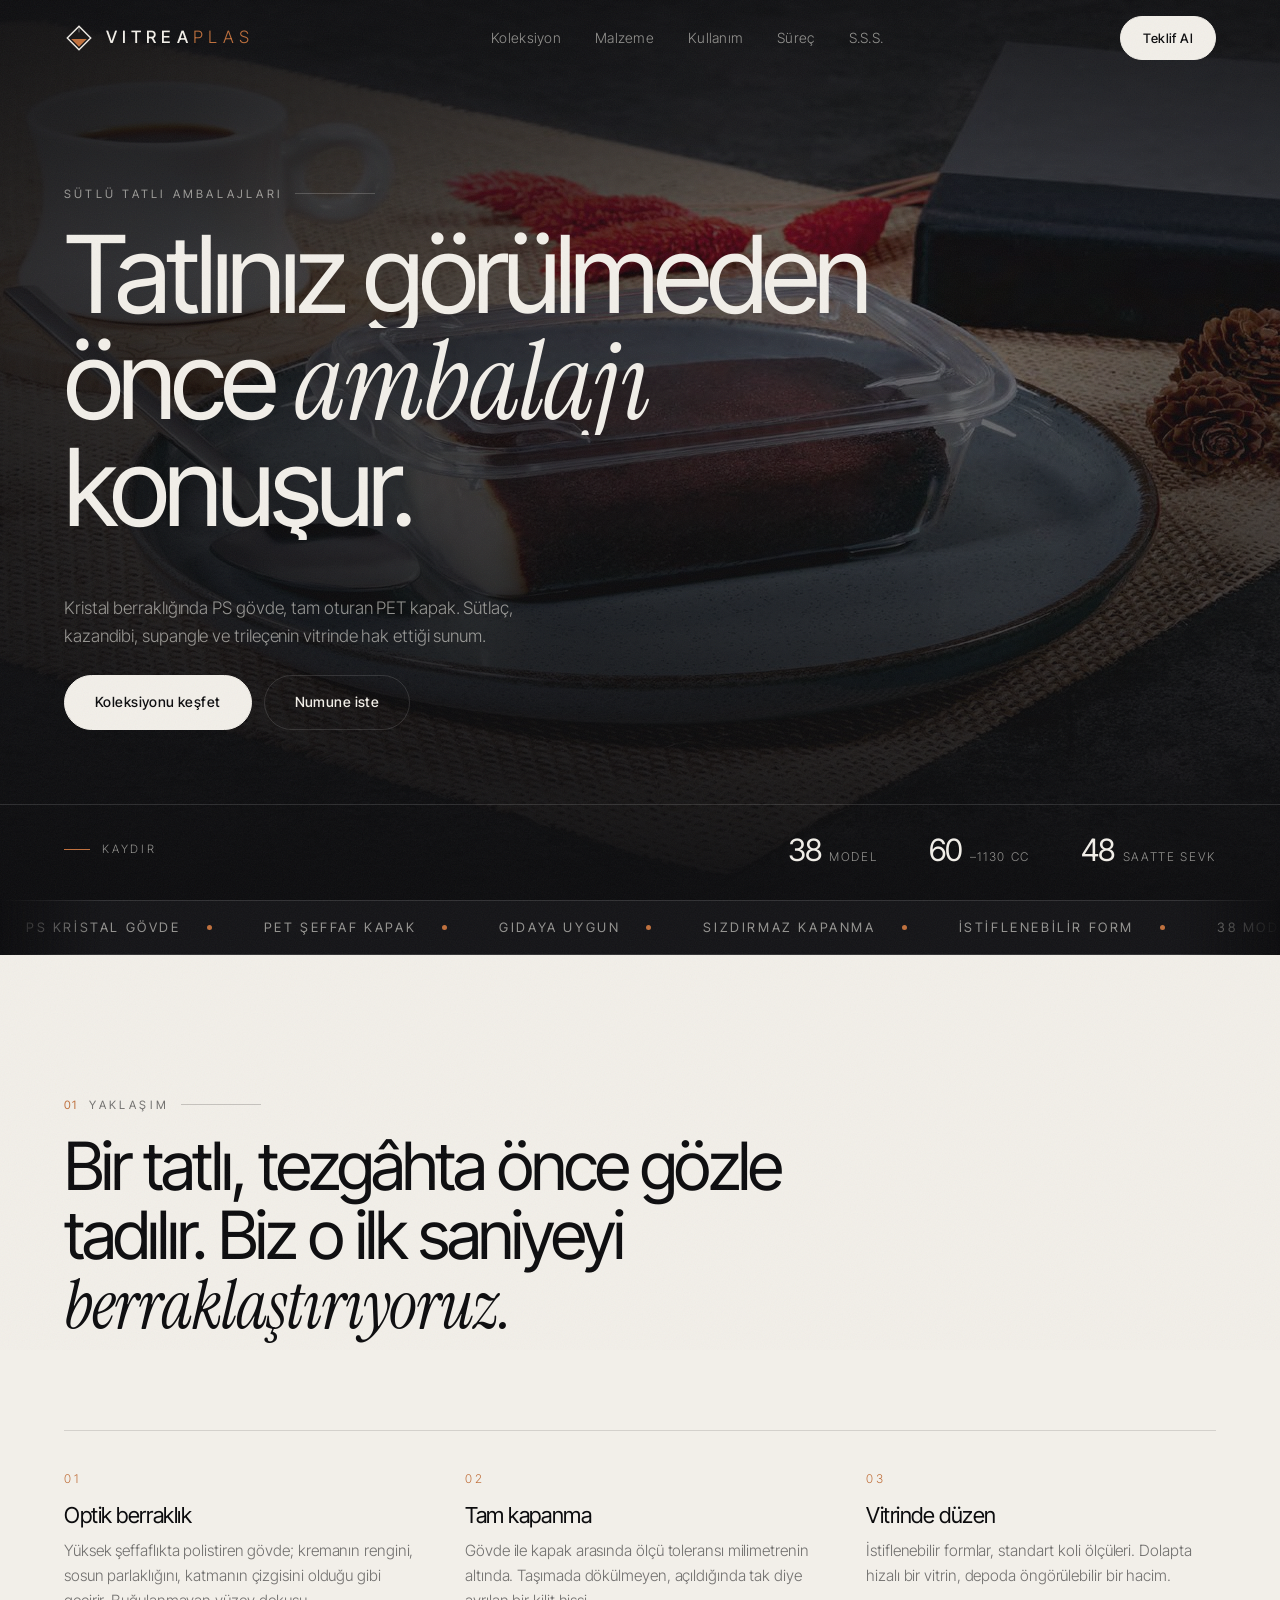
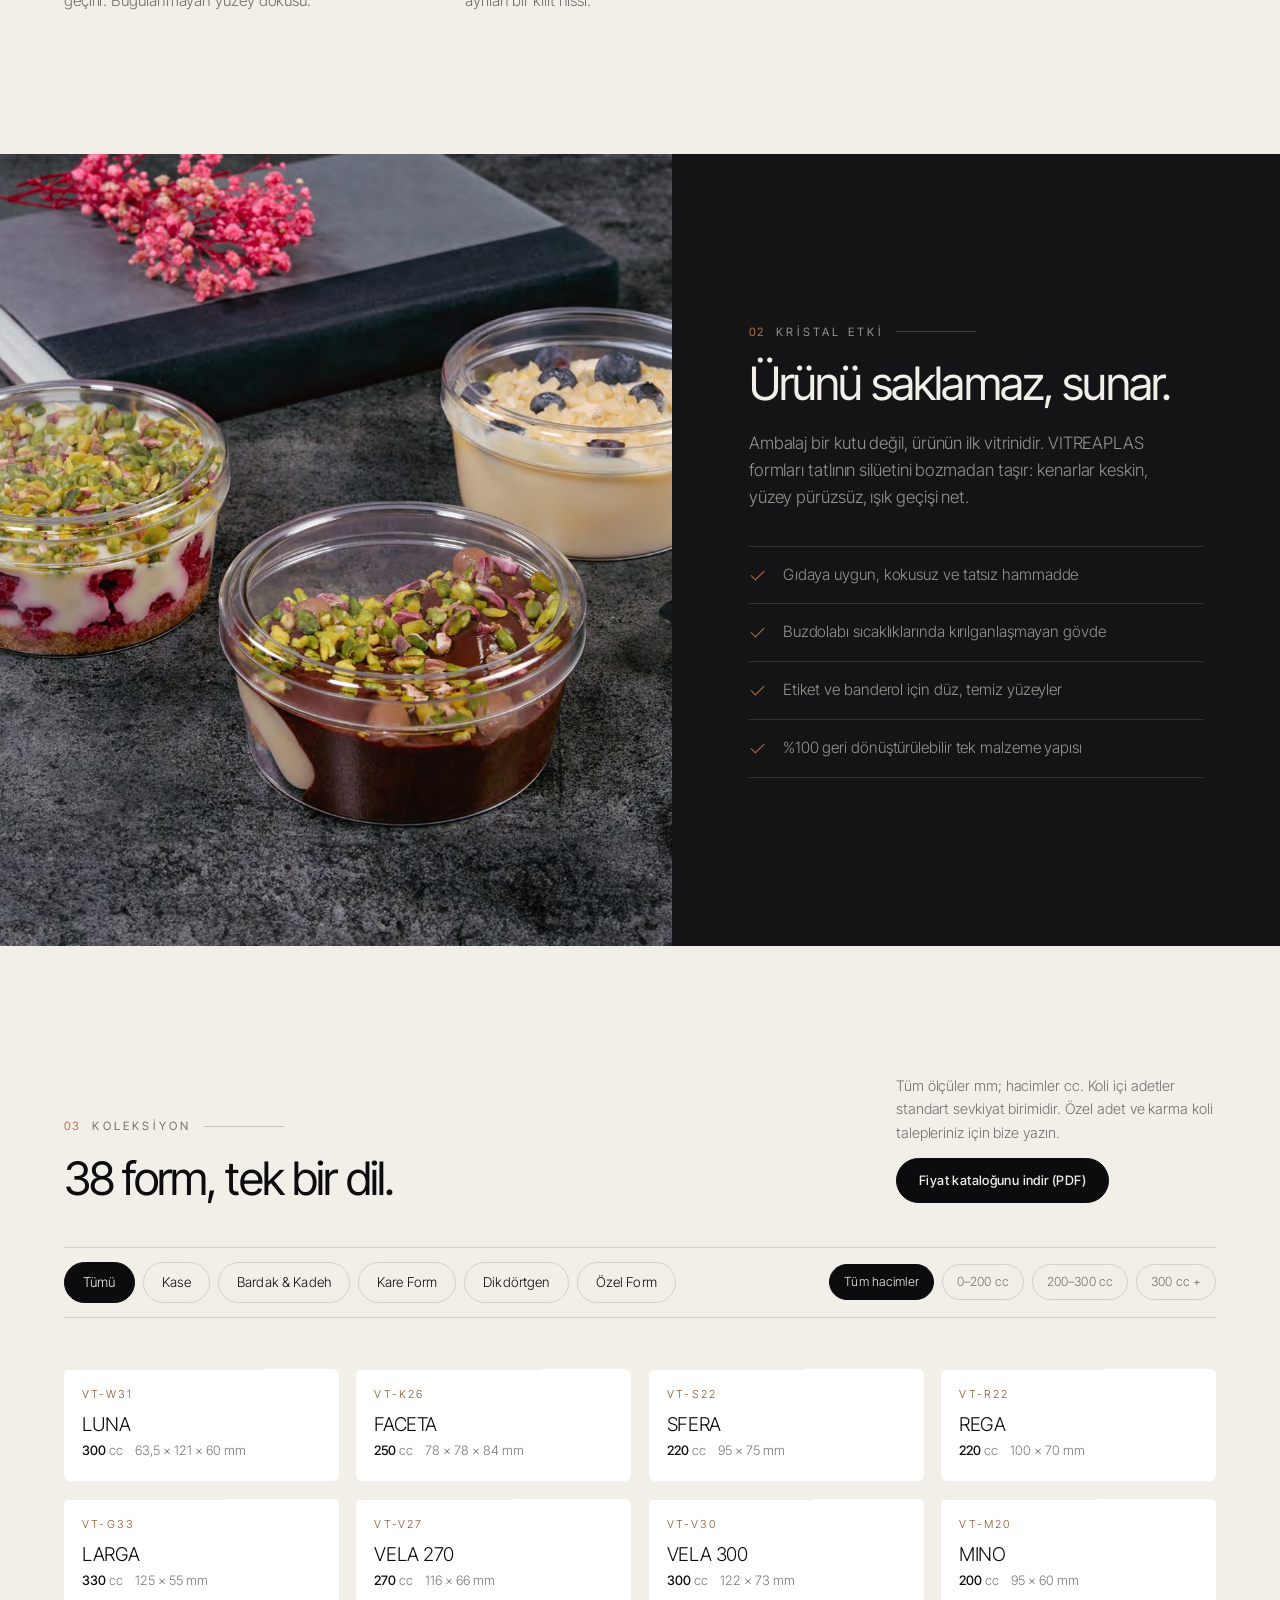
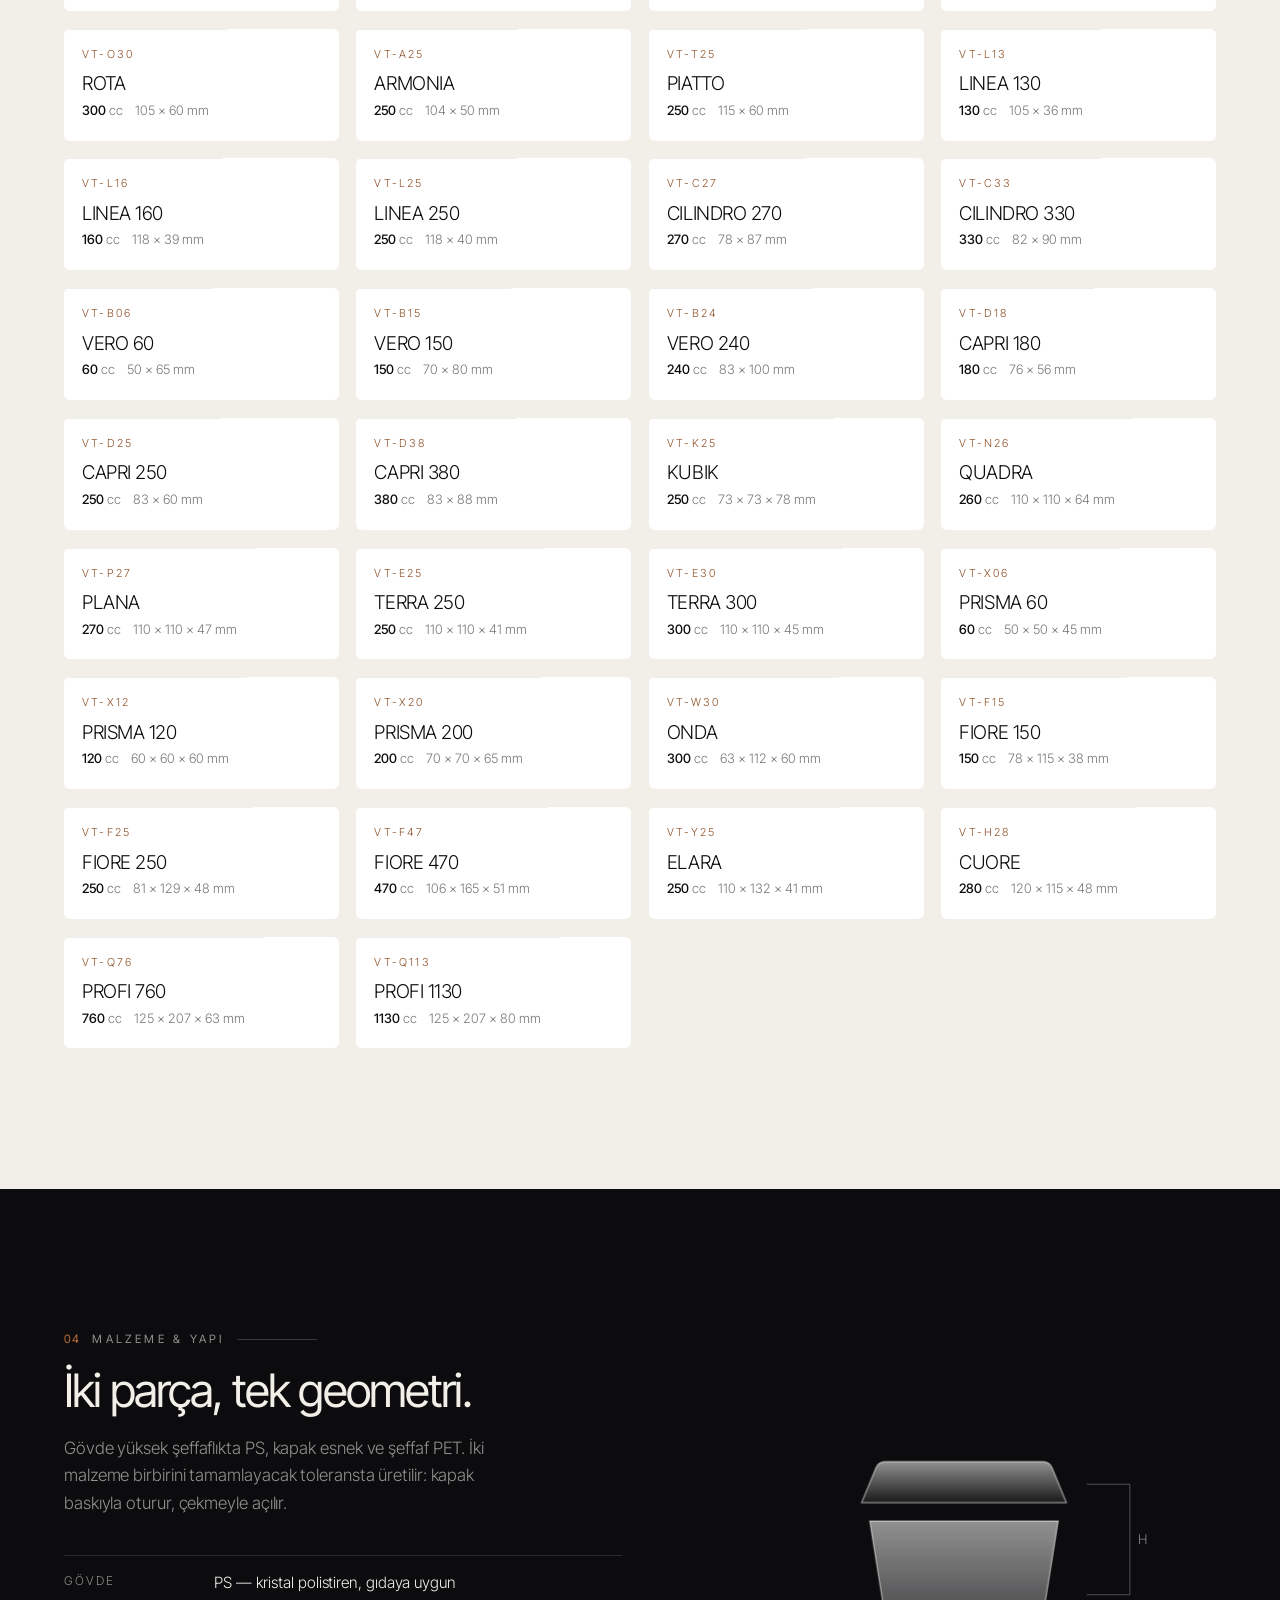
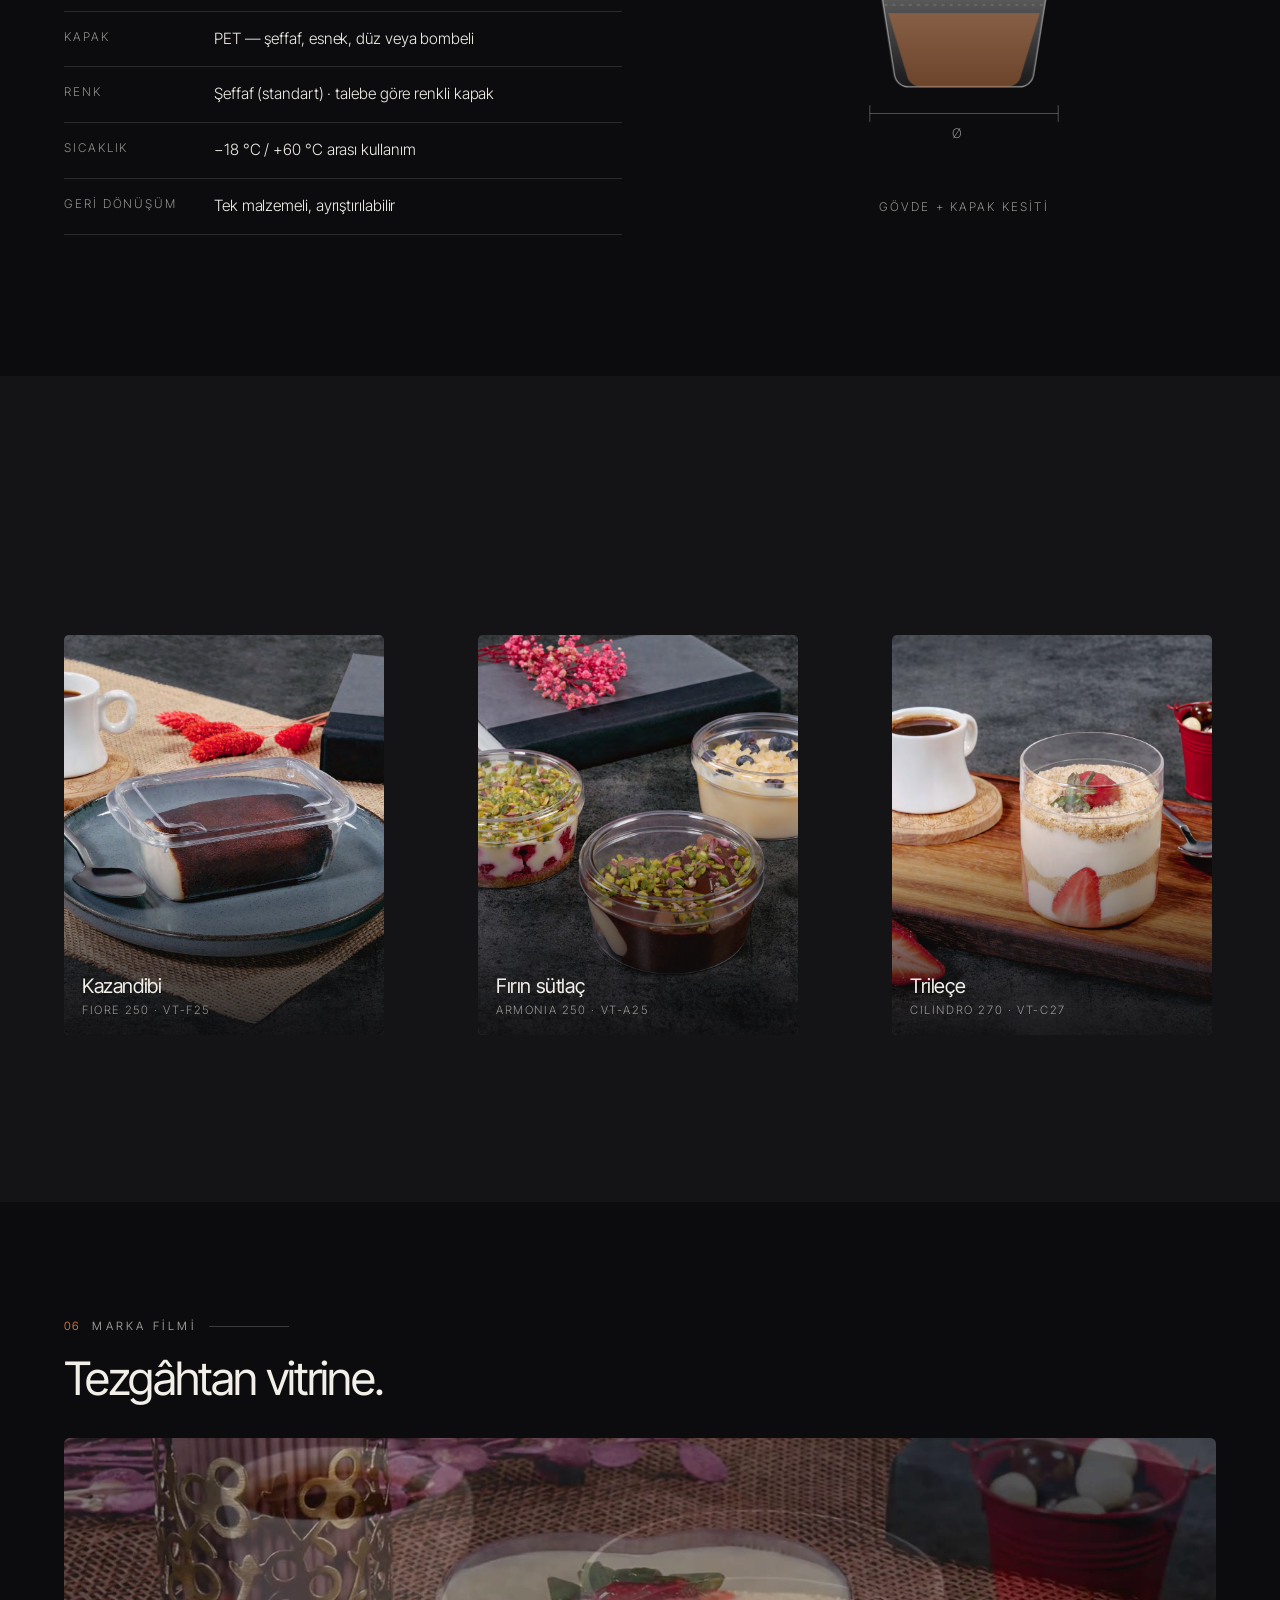
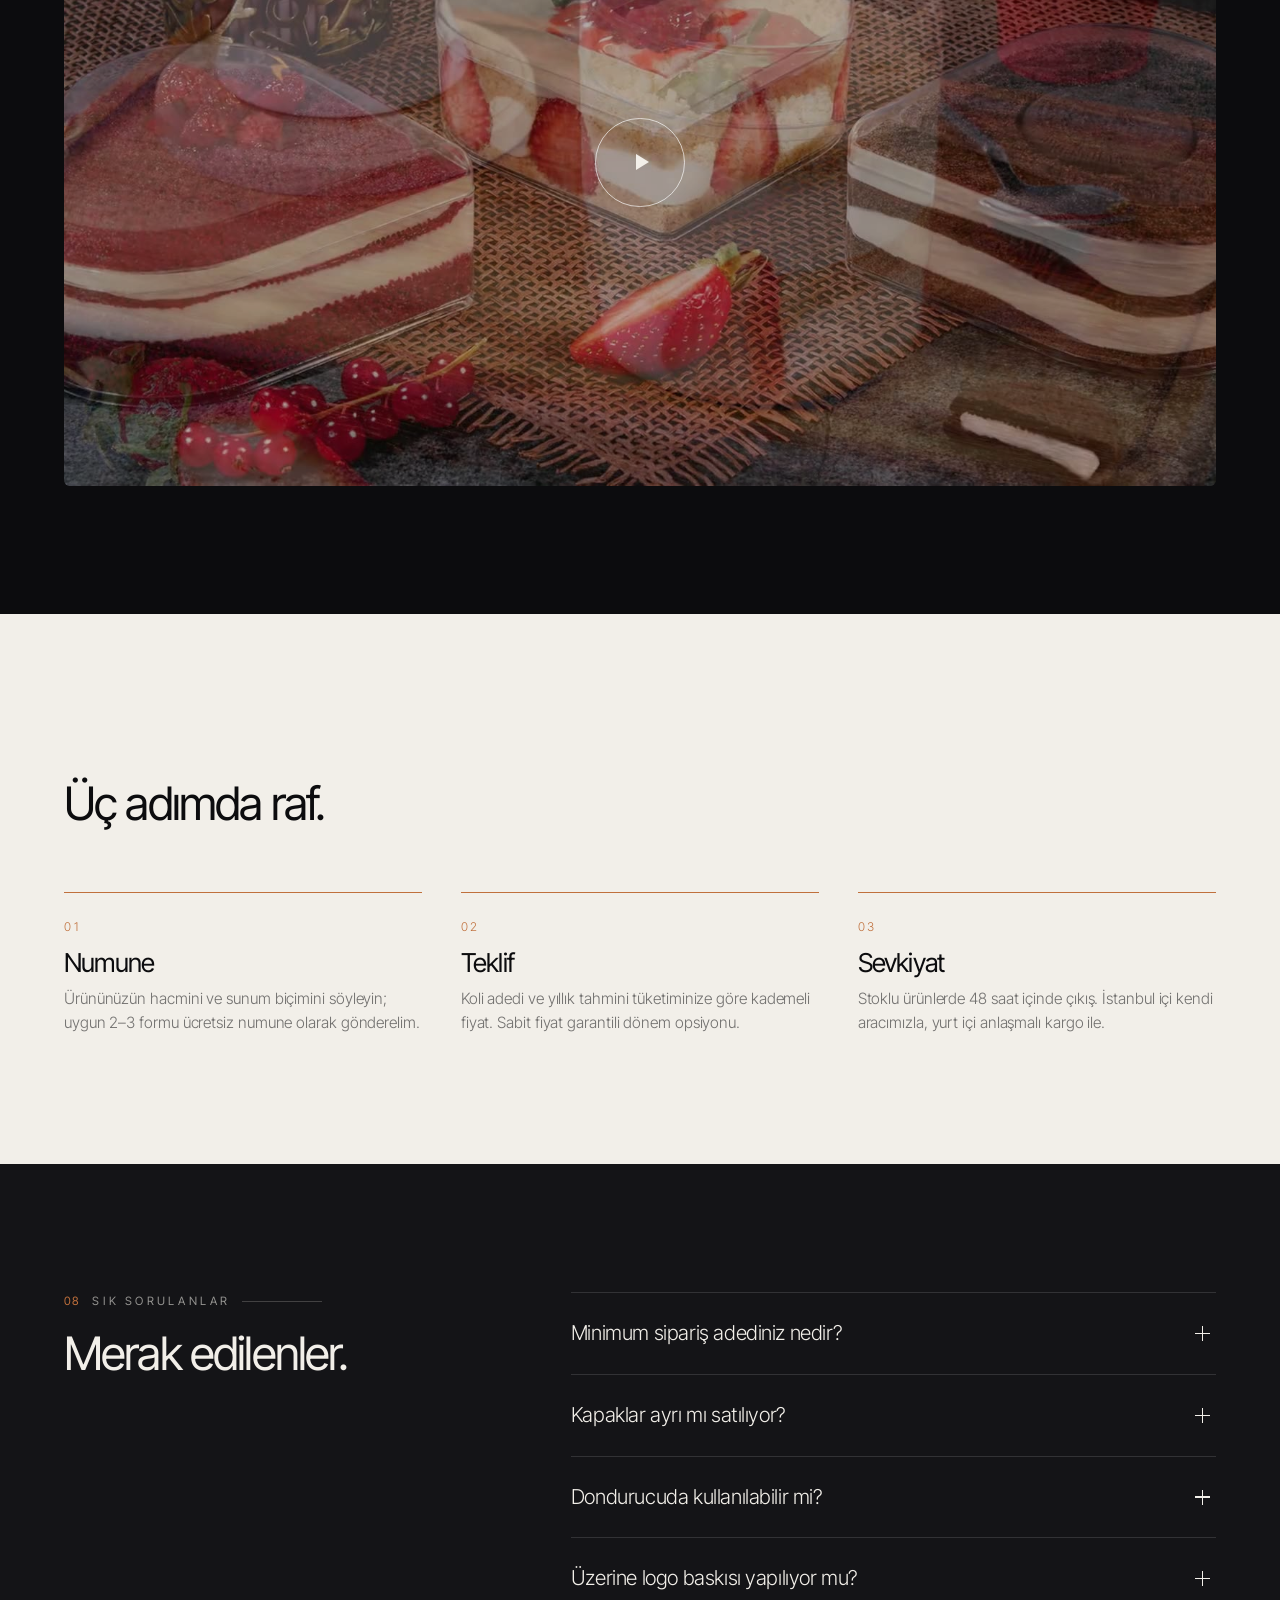
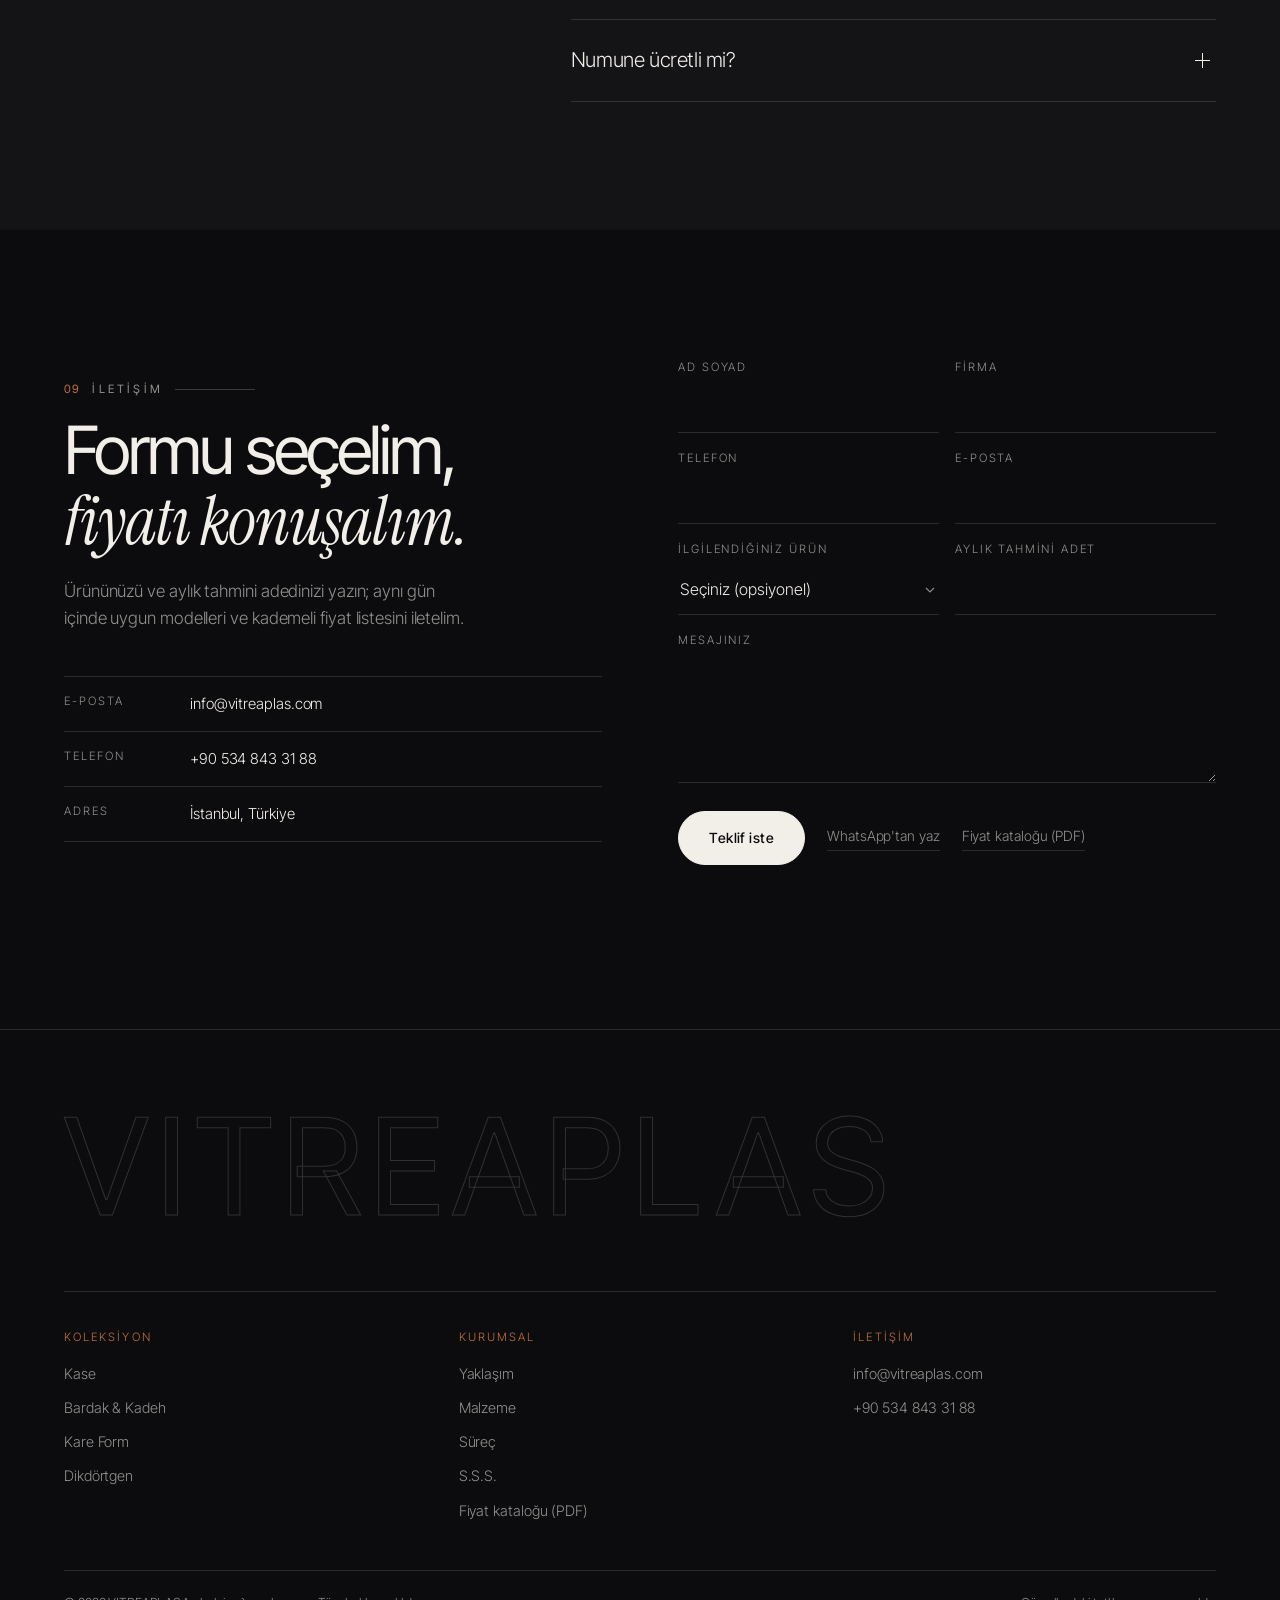
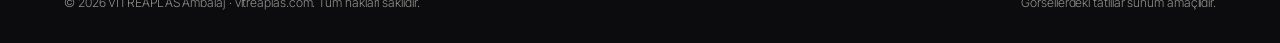
==== index.html @ 123bcb52 "Marka VITREAPLAS oldu: logo, yeni kimlik ve indirilebilir fiyat katalogu - vitreaplas.com alan adina" ====
<!DOCTYPE html>
<html lang="tr">
<head>
<meta charset="utf-8">
<meta name="viewport" content="width=device-width, initial-scale=1">
<title>VITREAPLAS — Sütlü Tatlı Ambalajları</title>
<meta name="description" content="Sütlü tatlılar için kristal berraklığında PS gövde ve PET kapak ambalajları. Sütlaç, kazandibi, supangle, trileçe, magnolia ve profiterol için 38 model.">
<meta name="theme-color" content="#0C0C0E">
<link rel="preconnect" href="https://fonts.googleapis.com">
<link rel="preconnect" href="https://fonts.gstatic.com" crossorigin>
<link href="https://fonts.googleapis.com/css2?family=Inter+Tight:wght@300;400;500;600&family=Instrument+Serif:ital@0;1&display=swap" rel="stylesheet">
<link rel="stylesheet" href="assets/css/style.css">
<link rel="icon" href="data:image/svg+xml,<svg xmlns='http://www.w3.org/2000/svg' viewBox='0 0 64 64'><rect width='64' height='64' rx='12' fill='%230C0C0E'/><path d='M32 10 L54 32 L32 54 L10 32 Z' stroke='%23F2EFE9' stroke-width='3' fill='none'/><path d='M32 48 L18 34 L46 34 Z' fill='%23C0703C'/></svg>">
</head>
<body>

<div class="grain" aria-hidden="true"></div>
<div class="scrollbar" aria-hidden="true"><span id="scrollbarFill"></span></div>

<!-- ============ NAV ============ -->
<header class="nav" id="nav">
  <div class="nav__in">
    <a href="#top" class="brand" aria-label="VITREAPLAS ana sayfa">
      <img class="brand__logo" src="assets/img/logo-mark.svg" alt="" aria-hidden="true">
      <span class="brand__txt">VITREA<b>PLAS</b></span>
    </a>
    <nav class="nav__links" aria-label="Ana menü">
      <a href="#koleksiyon">Koleksiyon</a>
      <a href="#malzeme">Malzeme</a>
      <a href="#kullanim">Kullanım</a>
      <a href="#surec">Süreç</a>
      <a href="#sss">S.S.S.</a>
    </nav>
    <div class="nav__right">
      <a href="#iletisim" class="btn btn--sm">Teklif Al</a>
      <button class="burger" id="burger" aria-label="Menüyü aç" aria-expanded="false">
        <span></span><span></span>
      </button>
    </div>
  </div>
</header>

<div class="menu" id="menu" aria-hidden="true">
  <div class="menu__in">
    <a href="#koleksiyon"><i>01</i> Koleksiyon</a>
    <a href="#malzeme"><i>02</i> Malzeme</a>
    <a href="#kullanim"><i>03</i> Kullanım</a>
    <a href="#surec"><i>04</i> Süreç</a>
    <a href="#sss"><i>05</i> S.S.S.</a>
    <a href="#iletisim"><i>06</i> İletişim</a>
  </div>
</div>

<main id="top">

<!-- ============ HERO ============ -->
<section class="hero">
  <div class="hero__media">
    <video class="hero__video" id="heroVideo" autoplay muted loop playsinline preload="metadata"
           poster="assets/video/vitrea-hero.jpg">
      <source src="assets/video/vitrea-hero-720.mp4" type="video/mp4">
    </video>
    <div class="hero__veil"></div>
  </div>

  <div class="hero__in">
    <p class="eyebrow reveal">Sütlü tatlı ambalajları</p>
    <h1 class="hero__title">
      <span class="ln"><span>Tatlınız görülmeden</span></span>
      <span class="ln"><span>önce <em>ambalajı</em></span></span>
      <span class="ln"><span>konuşur.</span></span>
    </h1>
    <p class="hero__lead reveal">Kristal berraklığında PS gövde, tam oturan PET kapak.
      Sütlaç, kazandibi, supangle ve trileçenin vitrinde hak ettiği sunum.</p>
    <div class="hero__cta reveal">
      <a href="#koleksiyon" class="btn">Koleksiyonu keşfet</a>
      <a href="#iletisim" class="btn btn--ghost">Numune iste</a>
    </div>
  </div>

  <div class="hero__foot">
    <div class="hero__scroll"><span></span>Kaydır</div>
    <ul class="hero__stats">
      <li><b data-count="36" id="stModel">0</b><span>model</span></li>
      <li><b data-count="60" id="stMin">0</b><span id="stMax">–1130 cc</span></li>
      <li><b data-count="48">0</b><span>saatte sevk</span></li>
    </ul>
  </div>
</section>

<!-- ============ TICKER ============ -->
<div class="ticker" aria-hidden="true">
  <div class="ticker__row" id="ticker"></div>
</div>

<!-- ============ MANIFESTO ============ -->
<section class="manifesto section--paper" id="hakkimizda">
  <div class="wrap">
    <p class="eyebrow reveal"><i>01</i> Yaklaşım</p>
    <h2 class="big words">Bir tatlı, tezgâhta önce gözle tadılır. Biz o ilk saniyeyi <em>berraklaştırıyoruz.</em></h2>
    <div class="mani__grid">
      <article class="mani__col reveal">
        <span class="num">01</span>
        <h3>Optik berraklık</h3>
        <p>Yüksek şeffaflıkta polistiren gövde; kremanın rengini, sosun parlaklığını, katmanın çizgisini olduğu gibi geçirir. Buğulanmayan yüzey dokusu.</p>
      </article>
      <article class="mani__col reveal">
        <span class="num">02</span>
        <h3>Tam kapanma</h3>
        <p>Gövde ile kapak arasında ölçü toleransı milimetrenin altında. Taşımada dökülmeyen, açıldığında tak diye ayrılan bir kilit hissi.</p>
      </article>
      <article class="mani__col reveal">
        <span class="num">03</span>
        <h3>Vitrinde düzen</h3>
        <p>İstiflenebilir formlar, standart koli ölçüleri. Dolapta hizalı bir vitrin, depoda öngörülebilir bir hacim.</p>
      </article>
    </div>
  </div>
</section>

<!-- ============ KRİSTAL ETKİ ============ -->
<section class="split">
  <div class="split__media">
    <img src="assets/img/sahne/armonia.jpg" alt="Kristal kaselerde katmanlı sütlü tatlı sunumu" loading="lazy">
  </div>
  <div class="split__text">
    <p class="eyebrow reveal"><i>02</i> Kristal etki</p>
    <h2 class="mid reveal">Ürünü saklamaz, sunar.</h2>
    <p class="reveal">Ambalaj bir kutu değil, ürünün ilk vitrinidir. VITREAPLAS formları tatlının silüetini
      bozmadan taşır: kenarlar keskin, yüzey pürüzsüz, ışık geçişi net.</p>
    <ul class="ticks">
      <li class="reveal">Gıdaya uygun, kokusuz ve tatsız hammadde</li>
      <li class="reveal">Buzdolabı sıcaklıklarında kırılganlaşmayan gövde</li>
      <li class="reveal">Etiket ve banderol için düz, temiz yüzeyler</li>
      <li class="reveal">%100 geri dönüştürülebilir tek malzeme yapısı</li>
    </ul>
  </div>
</section>

<!-- ============ KOLEKSİYON ============ -->
<section class="section--paper coll" id="koleksiyon">
  <div class="wrap">
    <header class="coll__head">
      <div>
        <p class="eyebrow reveal"><i>03</i> Koleksiyon</p>
        <h2 class="mid reveal"><span id="collCount">36</span> form, tek bir dil.</h2>
      </div>
      <div class="coll__side reveal">
        <p class="coll__note">Tüm ölçüler mm; hacimler cc. Koli içi adetler standart sevkiyat
          birimidir. Özel adet ve karma koli talepleriniz için bize yazın.</p>
        <a class="btn btn--sm" href="vitreaplas-fiyat-listesi.pdf" download>Fiyat kataloğunu indir (PDF)</a>
      </div>
    </header>

    <div class="filters" id="filters">
      <div class="filters__row" data-group="cat">
        <button class="chip is-on" data-val="all">Tümü</button>
        <button class="chip" data-val="kase">Kase</button>
        <button class="chip" data-val="bardak">Bardak &amp; Kadeh</button>
        <button class="chip" data-val="kare">Kare Form</button>
        <button class="chip" data-val="dikdortgen">Dikdörtgen</button>
        <button class="chip" data-val="ozel">Özel Form</button>
      </div>
      <div class="filters__row filters__row--alt" data-group="vol">
        <button class="chip is-on" data-val="all">Tüm hacimler</button>
        <button class="chip" data-val="s">0–200 cc</button>
        <button class="chip" data-val="m">200–300 cc</button>
        <button class="chip" data-val="l">300 cc +</button>
      </div>
    </div>

    <div class="grid" id="grid"></div>
    <p class="grid__empty" id="gridEmpty" hidden>Bu filtrede ürün yok. Filtreyi genişletin.</p>
  </div>
</section>

<!-- ============ MALZEME ============ -->
<section class="tech" id="malzeme">
  <div class="wrap tech__in">
    <div class="tech__text">
      <p class="eyebrow reveal"><i>04</i> Malzeme &amp; yapı</p>
      <h2 class="mid reveal">İki parça, tek geometri.</h2>
      <p class="reveal">Gövde yüksek şeffaflıkta PS, kapak esnek ve şeffaf PET. İki malzeme
        birbirini tamamlayacak toleransta üretilir: kapak baskıyla oturur, çekmeyle açılır.</p>
      <dl class="specs">
        <div class="reveal"><dt>Gövde</dt><dd>PS — kristal polistiren, gıdaya uygun</dd></div>
        <div class="reveal"><dt>Kapak</dt><dd>PET — şeffaf, esnek, düz veya bombeli</dd></div>
        <div class="reveal"><dt>Renk</dt><dd>Şeffaf (standart) · talebe göre renkli kapak</dd></div>
        <div class="reveal"><dt>Sıcaklık</dt><dd>−18 °C / +60 °C arası kullanım</dd></div>
        <div class="reveal"><dt>Geri dönüşüm</dt><dd>Tek malzemeli, ayrıştırılabilir</dd></div>
      </dl>
    </div>

    <figure class="tech__fig" aria-hidden="true">
      <svg viewBox="0 0 420 420" class="diagram" id="diagram">
        <defs>
          <linearGradient id="gl" x1="0" y1="0" x2="0" y2="1">
            <stop offset="0" stop-color="#ffffff" stop-opacity=".55"/>
            <stop offset="1" stop-color="#ffffff" stop-opacity=".06"/>
          </linearGradient>
        </defs>
        <g class="dg dg--lid">
          <path d="M110 150 h200 l-14 -34 a10 10 0 0 0 -9 -6 h-154 a10 10 0 0 0 -9 6 z"
                fill="url(#gl)" stroke="rgba(255,255,255,.55)" stroke-width="1.2"/>
        </g>
        <g class="dg dg--body">
          <path d="M118 168 h184 l-24 150 a14 14 0 0 1 -14 12 h-108 a14 14 0 0 1 -14 -12 z"
                fill="url(#gl)" stroke="rgba(255,255,255,.55)" stroke-width="1.2"/>
          <path d="M132 250 h156" stroke="rgba(255,255,255,.22)" stroke-width="1" stroke-dasharray="3 5"/>
        </g>
        <g class="dg dg--fill">
          <path d="M136 258 h148 l-18 60 a14 14 0 0 1 -14 12 h-84 a14 14 0 0 1 -14 -12 z"
                fill="rgba(192,112,60,.5)"/>
        </g>
        <g class="dg--lines" stroke="rgba(255,255,255,.28)" stroke-width="1">
          <line x1="330" y1="132" x2="372" y2="132"/><line x1="330" y1="240" x2="372" y2="240"/>
          <line x1="372" y1="132" x2="372" y2="240"/>
        </g>
        <text x="380" y="190" fill="rgba(255,255,255,.5)" font-size="13" font-family="Inter Tight, sans-serif">H</text>
        <g class="dg--lines" stroke="rgba(255,255,255,.28)" stroke-width="1">
          <line x1="118" y1="356" x2="302" y2="356"/>
          <line x1="118" y1="348" x2="118" y2="364"/><line x1="302" y1="348" x2="302" y2="364"/>
        </g>
        <text x="203" y="380" fill="rgba(255,255,255,.5)" font-size="13" text-anchor="middle" font-family="Inter Tight, sans-serif">Ø</text>
      </svg>
      <figcaption>Gövde + kapak kesiti</figcaption>
    </figure>
  </div>
</section>

<!-- ============ KULLANIM ============ -->
<section class="use" id="kullanim">
  <div class="wrap use__head">
    <p class="eyebrow reveal"><i>05</i> Kullanım alanları</p>
    <h2 class="mid reveal">Hangi tatlı, hangi form?</h2>
  </div>
  <div class="rail" id="rail"></div>
</section>

<!-- ============ FİLM ============ -->
<section class="film">
  <div class="wrap">
    <p class="eyebrow reveal"><i>06</i> Marka filmi</p>
    <h2 class="mid reveal">Tezgâhtan vitrine.</h2>
  </div>
  <figure class="film__box reveal">
    <video id="filmVideo" muted loop playsinline preload="none"
           poster="assets/video/vitrea-film.jpg">
      <source src="assets/video/vitrea-hero.mp4" type="video/mp4">
    </video>
    <button class="film__btn" id="filmBtn" aria-label="Filmi oynat"><span></span></button>
  </figure>
</section>

<!-- ============ SÜREÇ ============ -->
<section class="section--paper steps" id="surec">
  <div class="wrap">
    <p class="eyebrow reveal"><i>07</i> Süreç</p>
    <h2 class="mid reveal">Üç adımda raf.</h2>
    <ol class="steps__list">
      <li class="reveal"><span>01</span><h3>Numune</h3>
        <p>Ürününüzün hacmini ve sunum biçimini söyleyin; uygun 2–3 formu ücretsiz numune olarak gönderelim.</p></li>
      <li class="reveal"><span>02</span><h3>Teklif</h3>
        <p>Koli adedi ve yıllık tahmini tüketiminize göre kademeli fiyat. Sabit fiyat garantili dönem opsiyonu.</p></li>
      <li class="reveal"><span>03</span><h3>Sevkiyat</h3>
        <p>Stoklu ürünlerde 48 saat içinde çıkış. İstanbul içi kendi aracımızla, yurt içi anlaşmalı kargo ile.</p></li>
    </ol>
  </div>
</section>

<!-- ============ SSS ============ -->
<section class="faq" id="sss">
  <div class="wrap faq__in">
    <div class="faq__side">
      <p class="eyebrow reveal"><i>08</i> Sık sorulanlar</p>
      <h2 class="mid reveal">Merak edilenler.</h2>
    </div>
    <div class="acc" id="acc">
      <details class="reveal"><summary>Minimum sipariş adediniz nedir?</summary>
        <p>Stoktaki modellerde minimum 1 koli. Karma koli (aynı sevkiyatta farklı modeller) mümkündür.
           Özel renk veya özel kalıp taleplerinde minimum adet ürüne göre değişir.</p></details>
      <details class="reveal"><summary>Kapaklar ayrı mı satılıyor?</summary>
        <p>Evet. Gövde ve kapak ayrı koli birimleriyle sevk edilir; böylece elinizde kalan parçaya göre
           yalnızca ihtiyacınız olanı tamamlarsınız. Ürün kartlarında kapak koli adetleri ayrıca belirtilir.</p></details>
      <details class="reveal"><summary>Dondurucuda kullanılabilir mi?</summary>
        <p>PS gövde −18 °C'ye kadar kullanıma uygundur. Şoklama sonrası uzun süreli dondurucu saklamada
           kapaklı modelleri tercih etmenizi öneririz.</p></details>
      <details class="reveal"><summary>Üzerine logo baskısı yapılıyor mu?</summary>
        <p>Ambalaj üzerine doğrudan baskı yerine banderol ve etiket çözümü öneriyoruz: hem daha ekonomik
           hem de ürün değiştikçe tasarımı güncelleyebiliyorsunuz. Etiket ölçüsü için form yüzeylerini paylaşıyoruz.</p></details>
      <details class="reveal"><summary>Numune ücretli mi?</summary>
        <p>İlk numune seti ücretsizdir; kargo alıcı ödemelidir. Üç modele kadar numune gönderiyoruz.</p></details>
    </div>
  </div>
</section>

<!-- ============ İLETİŞİM ============ -->
<section class="contact" id="iletisim">
  <div class="wrap contact__in">
    <div class="contact__left">
      <p class="eyebrow reveal"><i>09</i> İletişim</p>
      <h2 class="big reveal">Formu seçelim,<br><em>fiyatı konuşalım.</em></h2>
      <p class="reveal">Ürününüzü ve aylık tahmini adedinizi yazın; aynı gün içinde uygun modelleri
        ve kademeli fiyat listesini iletelim.</p>
      <ul class="contact__meta">
        <li class="reveal"><span>E-posta</span><a href="mailto:info@vitreaplas.com">info@vitreaplas.com</a></li>
        <li class="reveal"><span>Telefon</span><a href="tel:+905348433188">+90 534 843 31 88</a></li>
        <li class="reveal"><span>Adres</span>İstanbul, Türkiye</li>
      </ul>
    </div>

    <form class="form reveal" id="form" novalidate>
      <div class="form__row">
        <label class="field"><span>Ad Soyad</span><input name="ad" required autocomplete="name"></label>
        <label class="field"><span>Firma</span><input name="firma" autocomplete="organization"></label>
      </div>
      <div class="form__row">
        <label class="field"><span>Telefon</span><input name="tel" inputmode="tel" autocomplete="tel"></label>
        <label class="field"><span>E-posta</span><input name="mail" type="email" required autocomplete="email"></label>
      </div>
      <div class="form__row">
        <label class="field"><span>İlgilendiğiniz ürün</span>
          <select name="urun" id="formUrun"><option value="">Seçiniz (opsiyonel)</option></select></label>
        <label class="field"><span>Aylık tahmini adet</span><input name="adet" inputmode="numeric"></label>
      </div>
      <label class="field"><span>Mesajınız</span><textarea name="mesaj" rows="4"></textarea></label>
      <div class="form__foot">
        <button type="submit" class="btn btn--light">Teklif iste</button>
        <a class="wa" id="wa" href="#" target="_blank" rel="noopener">WhatsApp'tan yaz</a>
        <a class="wa" href="vitreaplas-fiyat-listesi.pdf" download>Fiyat kataloğu (PDF)</a>
      </div>
      <p class="form__note" id="formNote" role="status"></p>
    </form>
  </div>
</section>

</main>

<footer class="foot">
  <div class="wrap">
    <div class="foot__mark">VITREAPLAS</div>
    <div class="foot__cols">
      <div><span>Koleksiyon</span>
        <a href="#koleksiyon">Kase</a><a href="#koleksiyon">Bardak &amp; Kadeh</a>
        <a href="#koleksiyon">Kare Form</a><a href="#koleksiyon">Dikdörtgen</a></div>
      <div><span>Kurumsal</span>
        <a href="#hakkimizda">Yaklaşım</a><a href="#malzeme">Malzeme</a>
        <a href="#surec">Süreç</a><a href="#sss">S.S.S.</a>
        <a href="vitreaplas-fiyat-listesi.pdf" download>Fiyat kataloğu (PDF)</a></div>
      <div><span>İletişim</span>
        <a href="mailto:info@vitreaplas.com">info@vitreaplas.com</a>
        <a href="tel:+905348433188">+90 534 843 31 88</a></div>
    </div>
    <div class="foot__bar">
      <p>© <span id="yil">2026</span> VITREAPLAS Ambalaj · vitreaplas.com. Tüm hakları saklıdır.</p>
      <p>Görsellerdeki tatlılar sunum amaçlıdır.</p>
    </div>
  </div>
</footer>

<!-- ============ ÜRÜN PANELİ ============ -->
<div class="panel" id="panel" aria-hidden="true" role="dialog" aria-modal="true" aria-label="Ürün detayı">
  <div class="panel__bg" data-close></div>
  <aside class="panel__box">
    <button class="panel__x" data-close aria-label="Kapat">&times;</button>
    <div class="panel__body" id="panelBody"></div>
  </aside>
</div>

<script src="assets/js/products.js"></script>
<script src="assets/js/main.js"></script>
</body>
</html>
---- assets/css/style.css ----
/* ============================================================
   VITREA — sütlü tatlı ambalajları
   ============================================================ */

:root{
  --ink:#0C0C0E;
  --ink-2:#141417;
  --ink-3:#1D1D21;
  --paper:#F2EFE9;
  --paper-2:#E7E2D9;
  --white:#FFFFFF;
  --line-d:rgba(255,255,255,.13);
  --line-l:rgba(12,12,14,.13);
  --mute-d:rgba(242,239,233,.58);
  --mute-l:rgba(12,12,14,.56);
  --accent:#C0703C;
  --accent-2:#8E5027;

  --f-sans:'Inter Tight','Inter',-apple-system,'Segoe UI',system-ui,sans-serif;
  --f-serif:'Instrument Serif',Georgia,'Times New Roman',serif;

  --pad:clamp(20px,5vw,80px);
  --max:1500px;
  --ease:cubic-bezier(.22,.61,.36,1);
  --ease-io:cubic-bezier(.65,.05,.36,1);
}

*,*::before,*::after{box-sizing:border-box}
html{-webkit-text-size-adjust:100%}
html:focus-within{scroll-behavior:smooth}
body{
  margin:0;background:var(--ink);color:var(--paper);
  font-family:var(--f-sans);font-size:17px;line-height:1.6;font-weight:300;
  letter-spacing:-.005em;overflow-x:hidden;-webkit-font-smoothing:antialiased;
}
img,video,svg{display:block;max-width:100%}
a{color:inherit;text-decoration:none}
button,input,select,textarea{font:inherit;color:inherit}
h1,h2,h3{margin:0;font-weight:400;letter-spacing:-.035em;line-height:1.03}
p{margin:0 0 1em}
::selection{background:var(--accent);color:#fff}
:focus-visible{outline:2px solid var(--accent);outline-offset:3px;border-radius:2px}

.wrap{max-width:var(--max);margin:0 auto;padding-inline:var(--pad)}

/* ---------- film grain ---------- */
.grain{
  position:fixed;inset:-50%;z-index:9999;pointer-events:none;opacity:.05;
  background-image:url("data:image/svg+xml,%3Csvg xmlns='http://www.w3.org/2000/svg' width='200' height='200'%3E%3Cfilter id='n'%3E%3CfeTurbulence type='fractalNoise' baseFrequency='.85' numOctaves='3'/%3E%3C/filter%3E%3Crect width='200' height='200' filter='url(%23n)'/%3E%3C/svg%3E");
  animation:grain 1.2s steps(3) infinite;
}
@keyframes grain{
  0%{transform:translate(0,0)}33%{transform:translate(-3%,2%)}66%{transform:translate(2%,-3%)}
}

/* ---------- scroll progress ---------- */
.scrollbar{position:fixed;top:0;left:0;right:0;height:2px;z-index:1200;pointer-events:none}
.scrollbar span{display:block;height:100%;width:0;background:var(--accent);transition:width .1s linear}

/* ============================================================
   NAV
   ============================================================ */
.nav{
  position:fixed;top:0;left:0;right:0;z-index:1000;
  transition:background .5s var(--ease),backdrop-filter .5s,border-color .5s;
  border-bottom:1px solid transparent;
}
.nav.is-solid{background:rgba(12,12,14,.72);backdrop-filter:blur(18px) saturate(140%);border-bottom-color:var(--line-d)}
.nav.is-hidden{transform:translateY(-102%);transition:transform .45s var(--ease)}
.nav__in{
  max-width:var(--max);margin:0 auto;padding:0 var(--pad);height:76px;
  display:flex;align-items:center;justify-content:space-between;gap:24px;
}
.brand{display:flex;align-items:center;gap:10px;flex:0 0 auto}
.brand__logo{
  width:30px;height:30px;transition:transform .6s var(--ease);
}
.brand:hover .brand__logo{transform:rotate(180deg)}
.brand__txt{font-size:17px;letter-spacing:.3em;font-weight:500;padding-left:2px}
.brand__txt b{font-weight:300;color:var(--accent)}

.nav__links{display:flex;gap:34px}
.nav__links a{
  font-size:14px;letter-spacing:.02em;color:var(--mute-d);position:relative;padding:6px 0;
  transition:color .3s;
}
.nav__links a::after{
  content:'';position:absolute;left:0;bottom:0;height:1px;width:100%;
  background:currentColor;transform:scaleX(0);transform-origin:right;
  transition:transform .45s var(--ease);
}
.nav__links a:hover{color:var(--paper)}
.nav__links a:hover::after{transform:scaleX(1);transform-origin:left}
.nav__right{display:flex;align-items:center;gap:14px}

/* burger */
.burger{
  display:none;width:42px;height:42px;background:none;border:1px solid var(--line-d);
  border-radius:50%;position:relative;cursor:pointer;
}
.burger span{
  position:absolute;left:12px;width:18px;height:1.4px;background:var(--paper);
  transition:transform .4s var(--ease),opacity .3s;
}
.burger span:nth-child(1){top:18px}
.burger span:nth-child(2){top:23px}
body.menu-open .burger span:nth-child(1){transform:translateY(2.5px) rotate(45deg)}
body.menu-open .burger span:nth-child(2){transform:translateY(-2.5px) rotate(-45deg)}

/* ---------- buttons ---------- */
.btn{
  --bg:var(--paper);--fg:var(--ink);
  display:inline-flex;align-items:center;justify-content:center;
  padding:15px 30px;border:1px solid var(--bg);border-radius:999px;
  background:var(--bg);color:var(--fg);font-size:14px;letter-spacing:.03em;font-weight:500;
  position:relative;overflow:hidden;cursor:pointer;isolation:isolate;
  transition:color .45s var(--ease),border-color .45s;
}
.btn::before{
  content:'';position:absolute;inset:0;z-index:-1;background:var(--accent);
  transform:translateY(101%);transition:transform .55s var(--ease);
}
.btn:hover{color:#fff;border-color:var(--accent)}
.btn:hover::before{transform:translateY(0)}
.btn--sm{padding:11px 22px;font-size:13px}
.btn--ghost{--bg:transparent;--fg:var(--paper);border-color:var(--line-d)}
.btn--ghost:hover{border-color:var(--accent)}
.btn--light{--bg:var(--ink);--fg:var(--paper)}

/* ---------- fullscreen menu ---------- */
.menu{
  position:fixed;inset:0;z-index:990;background:var(--ink);
  clip-path:inset(0 0 100% 0);transition:clip-path .8s var(--ease-io);
  display:flex;align-items:center;
}
body.menu-open .menu{clip-path:inset(0 0 0 0)}
.menu__in{width:100%;padding:0 var(--pad);display:flex;flex-direction:column;gap:4px}
.menu__in a{
  font-size:clamp(34px,9vw,72px);letter-spacing:-.04em;line-height:1.12;
  display:flex;align-items:baseline;gap:18px;opacity:0;transform:translateY(24px);
  transition:opacity .5s var(--ease),transform .5s var(--ease),color .3s;
}
.menu__in a i{font-style:normal;font-size:13px;letter-spacing:.2em;color:var(--mute-d)}
.menu__in a:hover{color:var(--accent)}
body.menu-open .menu__in a{opacity:1;transform:none}
body.menu-open .menu__in a:nth-child(1){transition-delay:.18s}
body.menu-open .menu__in a:nth-child(2){transition-delay:.24s}
body.menu-open .menu__in a:nth-child(3){transition-delay:.30s}
body.menu-open .menu__in a:nth-child(4){transition-delay:.36s}
body.menu-open .menu__in a:nth-child(5){transition-delay:.42s}
body.menu-open .menu__in a:nth-child(6){transition-delay:.48s}

/* ============================================================
   HERO
   ============================================================ */
.hero{position:relative;min-height:100svh;display:flex;flex-direction:column;justify-content:flex-end;overflow:hidden}
.hero__media{position:absolute;inset:0;z-index:0}
.hero__video,.hero__media img{width:100%;height:100%;object-fit:cover}
.hero__veil{
  position:absolute;inset:0;
  background:
    linear-gradient(180deg,rgba(12,12,14,.82) 0%,rgba(12,12,14,.42) 30%,rgba(12,12,14,.68) 66%,rgba(12,12,14,.97) 100%),
    linear-gradient(90deg,rgba(12,12,14,.78) 0%,rgba(12,12,14,.42) 46%,rgba(12,12,14,.06) 78%),
    radial-gradient(130% 90% at 18% 42%,rgba(12,12,14,0) 34%,rgba(12,12,14,.55) 100%);
}
.hero__in{position:relative;z-index:2;padding:0 var(--pad);max-width:var(--max);margin:0 auto;width:100%;padding-bottom:clamp(38px,7vw,74px)}
.hero__title{
  font-size:clamp(42px,8.4vw,124px);letter-spacing:-.045em;line-height:.98;
  margin:.18em 0 .5em;max-width:16ch;
}
.hero__title em{font-family:var(--f-serif);font-style:italic;letter-spacing:-.01em;font-weight:400}
.ln{display:block;overflow:hidden}
.ln>span{display:block;transform:translateY(105%);transition:transform 1.05s var(--ease)}
.hero.is-in .ln>span{transform:none}
.hero.is-in .ln:nth-child(2)>span{transition-delay:.09s}
.hero.is-in .ln:nth-child(3)>span{transition-delay:.18s}
.hero__lead{max-width:46ch;color:var(--mute-d);font-size:clamp(15px,1.35vw,19px)}
.hero__cta{display:flex;gap:12px;flex-wrap:wrap;margin-top:26px}

.eyebrow{
  font-size:11.5px;letter-spacing:.28em;text-transform:uppercase;color:var(--mute-d);
  display:flex;align-items:center;gap:12px;margin:0 0 18px;font-weight:400;
}
.eyebrow i{font-style:normal;color:var(--accent);letter-spacing:.1em}
.eyebrow::after{content:'';flex:1;max-width:80px;height:1px;background:currentColor;opacity:.35}

.hero__foot{
  position:relative;z-index:2;max-width:var(--max);margin:0 auto;width:100%;
  padding:20px var(--pad) 26px;border-top:1px solid var(--line-d);
  display:flex;align-items:center;justify-content:space-between;gap:20px;flex-wrap:wrap;
}
.hero__scroll{display:flex;align-items:center;gap:12px;font-size:11.5px;letter-spacing:.24em;text-transform:uppercase;color:var(--mute-d)}
.hero__scroll span{width:26px;height:1px;background:currentColor;position:relative;overflow:hidden}
.hero__scroll span::after{
  content:'';position:absolute;inset:0;background:var(--accent);
  animation:sweep 2.4s var(--ease) infinite;
}
@keyframes sweep{0%{transform:translateX(-100%)}60%,100%{transform:translateX(100%)}}
.hero__stats{display:flex;gap:clamp(24px,4vw,64px);list-style:none;margin:0;padding:0}
.hero__stats li{display:flex;align-items:baseline;gap:8px}
.hero__stats b{font-size:clamp(22px,2.4vw,32px);font-weight:400;letter-spacing:-.03em}
.hero__stats span{font-size:12px;letter-spacing:.14em;text-transform:uppercase;color:var(--mute-d)}

/* ============================================================
   TICKER
   ============================================================ */
.ticker{
  border-block:1px solid var(--line-d);padding:16px 0;overflow:hidden;background:var(--ink-2);
  -webkit-mask-image:linear-gradient(90deg,transparent,#000 8%,#000 92%,transparent);
          mask-image:linear-gradient(90deg,transparent,#000 8%,#000 92%,transparent);
}
.ticker__row{display:flex;width:max-content;animation:slide 48s linear infinite}
.ticker__row b{
  font-size:13px;letter-spacing:.2em;text-transform:uppercase;font-weight:400;
  color:var(--mute-d);padding:0 26px;white-space:nowrap;display:flex;align-items:center;gap:26px;
}
.ticker__row b::after{content:'';width:5px;height:5px;background:var(--accent);border-radius:50%;flex:0 0 auto}
@keyframes slide{to{transform:translateX(-50%)}}

/* ============================================================
   SECTIONS — genel
   ============================================================ */
section{position:relative}
.section--paper{background:var(--paper);color:var(--ink)}
.section--paper .eyebrow{color:var(--mute-l)}
.section--paper .btn{--bg:var(--ink);--fg:var(--paper)}

.big{font-size:clamp(31px,5.2vw,74px);letter-spacing:-.045em;line-height:1.04;max-width:19ch}
.big em{font-family:var(--f-serif);font-style:italic;font-weight:400;letter-spacing:-.015em}
.mid{font-size:clamp(26px,3.6vw,50px);letter-spacing:-.04em;line-height:1.06;max-width:20ch}

/* reveal */
.reveal{opacity:0;transform:translateY(26px);transition:opacity .9s var(--ease),transform .9s var(--ease)}
.reveal.is-in{opacity:1;transform:none}
.words span{display:inline-block;opacity:0;transform:translateY(.5em);
  transition:opacity .7s var(--ease),transform .7s var(--ease)}
.words.is-in span{opacity:1;transform:none}

/* ---------- manifesto ---------- */
.manifesto{padding:clamp(80px,11vw,170px) 0}
.manifesto .big{margin-bottom:clamp(48px,7vw,96px)}
.mani__grid{display:grid;grid-template-columns:repeat(auto-fit,minmax(260px,1fr));gap:clamp(28px,4vw,64px);
  border-top:1px solid var(--line-l);padding-top:38px}
.mani__col .num{font-size:12px;letter-spacing:.22em;color:var(--accent);display:block;margin-bottom:16px}
.mani__col h3{font-size:22px;margin-bottom:12px;letter-spacing:-.02em}
.mani__col p{color:var(--mute-l);font-size:15.5px;margin:0}
.mani__col:nth-child(2){transition-delay:.1s}
.mani__col:nth-child(3){transition-delay:.2s}

/* ---------- split ---------- */
.split{display:grid;grid-template-columns:1.05fr .95fr;min-height:88vh;align-items:center;background:var(--ink-2)}
.split__media{position:relative;height:100%;min-height:60vh;overflow:hidden}
.split__media img{width:100%;height:100%;object-fit:cover;transform:scale(1.14);
  transition:transform 1.6s var(--ease)}
.split.is-in .split__media img{transform:scale(1)}
.split__text{padding:clamp(48px,7vw,110px) clamp(28px,6vw,110px)}
.split__text p{color:var(--mute-d);max-width:44ch}
.split__text .mid{margin:0 0 22px}
.ticks{list-style:none;margin:34px 0 0;padding:0;border-top:1px solid var(--line-d)}
.ticks li{
  padding:16px 0 16px 34px;border-bottom:1px solid var(--line-d);position:relative;
  font-size:15.5px;color:var(--mute-d);
}
.ticks li::before{
  content:'';position:absolute;left:2px;top:23px;width:13px;height:7px;
  border-left:1.4px solid var(--accent);border-bottom:1.4px solid var(--accent);
  transform:rotate(-45deg);
}
.ticks li:nth-child(2){transition-delay:.07s}
.ticks li:nth-child(3){transition-delay:.14s}
.ticks li:nth-child(4){transition-delay:.21s}

/* ============================================================
   KOLEKSİYON
   ============================================================ */
.coll{padding:clamp(80px,10vw,150px) 0 clamp(90px,11vw,160px)}
.coll__head{display:flex;justify-content:space-between;gap:40px;flex-wrap:wrap;align-items:flex-end;margin-bottom:44px}
.coll__note{max-width:40ch;font-size:14.5px;color:var(--mute-l);margin:0}
.coll__side{display:flex;flex-direction:column;align-items:flex-start;gap:14px}

.filters{border-block:1px solid var(--line-l);padding:14px 0;margin-bottom:clamp(30px,4vw,52px);
  display:flex;flex-wrap:wrap;gap:10px 26px;align-items:center;justify-content:space-between}
.filters__row{display:flex;gap:8px;flex-wrap:wrap}
.chip{
  background:transparent;border:1px solid var(--line-l);border-radius:999px;
  padding:9px 18px;font-size:13.5px;letter-spacing:.01em;cursor:pointer;color:var(--ink);
  transition:background .35s var(--ease),color .35s,border-color .35s;
}
.chip:hover{border-color:var(--ink)}
.chip.is-on{background:var(--ink);color:var(--paper);border-color:var(--ink)}
.filters__row--alt .chip{font-size:12.5px;padding:7px 14px;color:var(--mute-l)}
.filters__row--alt .chip.is-on{color:var(--paper)}

.grid{display:grid;grid-template-columns:repeat(auto-fill,minmax(266px,1fr));gap:clamp(12px,1.4vw,22px)}
.card{
  background:var(--white);border-radius:6px;overflow:hidden;cursor:pointer;position:relative;
  display:flex;flex-direction:column;text-align:left;border:0;padding:0;
  opacity:0;transform:translateY(22px);
  transition:opacity .7s var(--ease),transform .7s var(--ease),box-shadow .5s var(--ease);
}
.card.is-in{opacity:1;transform:none}
.card:hover{box-shadow:0 22px 48px -22px rgba(12,12,14,.42)}
.card__ph{position:relative;aspect-ratio:1/1;background:var(--white);overflow:hidden}
.card__ph::after{
  content:'';position:absolute;left:12%;right:12%;bottom:13%;height:16px;border-radius:50%;
  background:radial-gradient(ellipse at center,rgba(12,12,14,.16),transparent 72%);
}
.card__img{
  position:absolute;inset:11% 12%;width:76%;height:78%;object-fit:contain;object-position:center;
  transition:transform .8s var(--ease);z-index:1;
}
.card:hover .card__img{transform:scale(1.07) translateY(-4px)}
.card__scene{
  position:absolute;inset:0;width:100%;height:100%;object-fit:cover;opacity:0;
  transition:opacity .6s var(--ease),transform 1.2s var(--ease);transform:scale(1.06);z-index:2;
}
.card:hover .card__scene{opacity:1;transform:scale(1)}
.card__tag{
  position:absolute;top:12px;left:12px;z-index:3;font-size:10.5px;letter-spacing:.14em;
  text-transform:uppercase;background:rgba(255,255,255,.9);backdrop-filter:blur(6px);
  color:var(--ink);padding:5px 10px;border-radius:999px;
}
.card__body{padding:16px 18px 20px;border-top:1px solid rgba(12,12,14,.07);color:var(--ink)}
.card__code{font-size:11px;letter-spacing:.2em;color:var(--accent-2);display:block;margin-bottom:6px}
.card__name{font-size:19px;letter-spacing:-.025em;margin:0 0 10px}
.card__meta{display:flex;justify-content:space-between;font-size:13px;color:var(--mute-l);gap:12px}
.card__meta b{font-weight:500;color:var(--ink)}
.grid__empty{text-align:center;padding:60px 0;color:var(--mute-l)}

/* ============================================================
   MALZEME
   ============================================================ */
.tech{padding:clamp(80px,11vw,160px) 0;background:var(--ink)}
.tech__in{display:grid;grid-template-columns:1.05fr .95fr;gap:clamp(40px,7vw,110px);align-items:center}
.tech__text p{color:var(--mute-d);max-width:44ch}
.tech .mid{margin:0 0 20px}
.specs{margin:38px 0 0;border-top:1px solid var(--line-d)}
.specs>div{display:grid;grid-template-columns:130px 1fr;gap:20px;padding:15px 0;border-bottom:1px solid var(--line-d)}
.specs dt{font-size:12px;letter-spacing:.16em;text-transform:uppercase;color:var(--mute-d)}
.specs dd{margin:0;font-size:15.5px}
.specs>div:nth-child(2){transition-delay:.06s}
.specs>div:nth-child(3){transition-delay:.12s}
.specs>div:nth-child(4){transition-delay:.18s}
.specs>div:nth-child(5){transition-delay:.24s}

.tech__fig{margin:0;display:flex;flex-direction:column;align-items:center;gap:18px}
.diagram{width:min(100%,430px);height:auto}
.tech__fig figcaption{font-size:12px;letter-spacing:.18em;text-transform:uppercase;color:var(--mute-d)}
.dg{opacity:0;transform:translateY(-26px)}
.diagram.is-in .dg{animation:drop 1.1s var(--ease) forwards}
.diagram.is-in .dg--body{animation-delay:.05s}
.diagram.is-in .dg--fill{animation-delay:.5s}
.diagram.is-in .dg--lid{animation-delay:.85s}
@keyframes drop{to{opacity:1;transform:none}}
.dg--lines{opacity:0;transition:opacity .8s 1.3s}
.diagram.is-in .dg--lines{opacity:1}
.diagram text{opacity:0;transition:opacity .8s 1.4s}
.diagram.is-in text{opacity:1}

/* ============================================================
   KULLANIM
   ============================================================ */
.use{padding:clamp(70px,9vw,130px) 0 clamp(80px,10vw,140px);background:var(--ink-2)}
.use__head{margin-bottom:42px}
.rail{
  display:flex;gap:14px;overflow-x:auto;padding:0 var(--pad) 22px;
  scroll-snap-type:x proximity;scroll-padding-inline:var(--pad);scrollbar-width:thin;
  scrollbar-color:rgba(255,255,255,.2) transparent;
}
.rail::-webkit-scrollbar{height:3px}
.rail::-webkit-scrollbar-thumb{background:rgba(255,255,255,.22)}
.rail__item{
  flex:0 0 clamp(230px,25vw,330px);scroll-snap-align:start;position:relative;
  border-radius:5px;overflow:hidden;aspect-ratio:4/5;
}
.rail__item img{width:100%;height:100%;object-fit:cover;transition:transform 1s var(--ease)}
.rail__item:hover img{transform:scale(1.06)}
.rail__item::after{content:'';position:absolute;inset:0;background:linear-gradient(180deg,transparent 45%,rgba(12,12,14,.86))}
.rail__cap{position:absolute;left:18px;right:18px;bottom:16px;z-index:2}
.rail__cap h3{font-size:20px;letter-spacing:-.02em;margin-bottom:4px}
.rail__cap p{margin:0;font-size:11.5px;letter-spacing:.14em;text-transform:uppercase;color:var(--mute-d)}

/* ============================================================
   FİLM
   ============================================================ */
.film{padding:clamp(70px,9vw,130px) 0 clamp(80px,10vw,150px);background:var(--ink)}
.film .wrap{margin-bottom:36px}
.film__box{
  position:relative;margin:0 var(--pad);border-radius:6px;overflow:hidden;
  aspect-ratio:16/9;background:var(--ink-2);
}
.film__box video{width:100%;height:100%;object-fit:cover}
.film__btn{
  position:absolute;inset:0;width:100%;height:100%;background:rgba(12,12,14,.28);
  border:0;cursor:pointer;display:grid;place-items:center;transition:background .5s var(--ease);
}
.film__btn span{
  width:clamp(64px,7vw,92px);aspect-ratio:1;border:1px solid rgba(255,255,255,.65);border-radius:50%;
  display:grid;place-items:center;transition:transform .5s var(--ease),background .4s,border-color .4s;
}
.film__btn span::after{
  content:'';border-left:13px solid var(--paper);border-block:8px solid transparent;
  margin-left:4px;transition:border-color .4s;
}
.film__btn:hover span{transform:scale(1.1);background:var(--accent);border-color:var(--accent)}
.film__box.is-playing .film__btn{background:transparent;opacity:0}
.film__box.is-playing:hover .film__btn{opacity:1;background:rgba(12,12,14,.2)}
.film__box.is-playing .film__btn span::after{
  border:0;width:12px;height:15px;
  border-left:4px solid var(--paper);border-right:4px solid var(--paper);margin:0;
}

/* ============================================================
   SÜREÇ
   ============================================================ */
.steps{padding:clamp(80px,10vw,150px) 0}
.steps .mid{margin-bottom:clamp(40px,5vw,72px)}
.steps__list{list-style:none;margin:0;padding:0;display:grid;
  grid-template-columns:repeat(auto-fit,minmax(250px,1fr));gap:clamp(24px,3vw,52px)}
.steps__list li{border-top:1px solid var(--line-l);padding-top:24px;position:relative}
.steps__list li::before{
  content:'';position:absolute;top:-1px;left:0;height:1px;width:0;background:var(--accent);
  transition:width 1.1s .2s var(--ease);
}
.steps__list li.is-in::before{width:100%}
.steps__list span{font-size:12px;letter-spacing:.22em;color:var(--accent);display:block;margin-bottom:14px}
.steps__list h3{font-size:26px;letter-spacing:-.03em;margin-bottom:10px}
.steps__list p{color:var(--mute-l);font-size:15.5px;margin:0}
.steps__list li:nth-child(2){transition-delay:.1s}
.steps__list li:nth-child(3){transition-delay:.2s}

/* ============================================================
   SSS
   ============================================================ */
.faq{padding:clamp(80px,10vw,150px) 0;background:var(--ink-2)}
.faq__in{display:grid;grid-template-columns:.8fr 1.2fr;gap:clamp(36px,6vw,90px);align-items:start}
.acc details{border-bottom:1px solid var(--line-d)}
.acc details:first-child{border-top:1px solid var(--line-d)}
.acc summary{
  list-style:none;cursor:pointer;padding:24px 44px 24px 0;position:relative;
  font-size:clamp(17px,1.6vw,21px);letter-spacing:-.02em;transition:color .3s;
}
.acc summary::-webkit-details-marker{display:none}
.acc summary::after,.acc summary::before{
  content:'';position:absolute;right:6px;top:50%;background:currentColor;transition:transform .45s var(--ease),opacity .3s;
}
.acc summary::after{width:15px;height:1.4px;margin-top:-.7px}
.acc summary::before{width:1.4px;height:15px;margin-top:-7.5px;right:12.8px}
.acc details[open] summary{color:var(--accent)}
.acc details[open] summary::before{transform:rotate(90deg);opacity:0}
.acc summary:hover{color:var(--accent)}
.acc details p{color:var(--mute-d);font-size:15.5px;max-width:62ch;padding:0 40px 26px 0;margin:0}
.acc details[open] p{animation:fadeIn .6s var(--ease)}
@keyframes fadeIn{from{opacity:0;transform:translateY(-8px)}to{opacity:1;transform:none}}

/* ============================================================
   İLETİŞİM
   ============================================================ */
.contact{padding:clamp(80px,10vw,150px) 0;background:var(--ink)}
.contact__in{display:grid;grid-template-columns:1fr 1fr;gap:clamp(40px,6vw,96px);align-items:start}
.contact__left>p{color:var(--mute-d);max-width:40ch;margin-top:22px}
.contact__left .big{margin-bottom:8px}
.contact__meta{list-style:none;margin:44px 0 0;padding:0;border-top:1px solid var(--line-d)}
.contact__meta li{display:grid;grid-template-columns:110px 1fr;gap:16px;padding:15px 0;border-bottom:1px solid var(--line-d);font-size:15px}
.contact__meta span{font-size:11.5px;letter-spacing:.18em;text-transform:uppercase;color:var(--mute-d)}
.contact__meta a:hover{color:var(--accent)}

.form{display:flex;flex-direction:column;gap:16px}
.form__row{display:grid;grid-template-columns:1fr 1fr;gap:16px}
.field{display:flex;flex-direction:column;gap:8px}
.field span{font-size:11.5px;letter-spacing:.16em;text-transform:uppercase;color:var(--mute-d)}
.field input,.field select,.field textarea{
  background:transparent;border:0;border-bottom:1px solid var(--line-d);
  padding:11px 2px;font-size:16px;font-weight:300;transition:border-color .4s var(--ease);
  border-radius:0;
}
.field select{appearance:none;cursor:pointer;
  background:url("data:image/svg+xml,%3Csvg xmlns='http://www.w3.org/2000/svg' width='10' height='6'%3E%3Cpath d='M1 1l4 4 4-4' stroke='%23888' fill='none' stroke-width='1.2'/%3E%3C/svg%3E") no-repeat right 4px center}
.field select option{background:var(--ink-2);color:var(--paper)}
.field textarea{resize:vertical;min-height:96px}
.field input:focus,.field select:focus,.field textarea:focus{outline:0;border-bottom-color:var(--accent)}
.field.is-bad input,.field.is-bad textarea{border-bottom-color:#C0503C}
.form__foot{display:flex;align-items:center;gap:22px;flex-wrap:wrap;margin-top:12px}
.form .btn--light{--bg:var(--paper);--fg:var(--ink)}
.wa{font-size:14px;color:var(--mute-d);border-bottom:1px solid var(--line-d);padding-bottom:3px;transition:color .3s,border-color .3s}
.wa:hover{color:var(--accent);border-color:var(--accent)}
.form__note{font-size:14px;color:var(--accent);min-height:1.4em;margin:0}

/* ============================================================
   FOOTER
   ============================================================ */
.foot{background:var(--ink);border-top:1px solid var(--line-d);padding:clamp(50px,6vw,80px) 0 30px}
.foot__mark{
  font-size:clamp(36px,10.5vw,150px);letter-spacing:.06em;line-height:.9;font-weight:400;
  color:transparent;-webkit-text-stroke:1px rgba(242,239,233,.16);margin-bottom:clamp(40px,5vw,70px);
  white-space:nowrap;
}
.foot__cols{display:grid;grid-template-columns:repeat(auto-fit,minmax(180px,1fr));gap:32px;
  border-top:1px solid var(--line-d);padding-top:36px}
.foot__cols div{display:flex;flex-direction:column;gap:11px}
.foot__cols span{font-size:11.5px;letter-spacing:.18em;text-transform:uppercase;color:var(--accent);margin-bottom:4px}
.foot__cols a{font-size:14.5px;color:var(--mute-d);transition:color .3s}
.foot__cols a:hover{color:var(--paper)}
.foot__bar{display:flex;justify-content:space-between;gap:20px;flex-wrap:wrap;
  margin-top:48px;padding-top:22px;border-top:1px solid var(--line-d);
  font-size:12.5px;color:var(--mute-d)}
.foot__bar p{margin:0}

/* ============================================================
   ÜRÜN PANELİ
   ============================================================ */
.panel{position:fixed;inset:0;z-index:1100;pointer-events:none}
.panel__bg{position:absolute;inset:0;background:rgba(8,8,10,.62);backdrop-filter:blur(3px);
  opacity:0;transition:opacity .5s var(--ease)}
.panel__box{
  position:absolute;top:0;right:0;height:100%;width:min(560px,100%);background:var(--paper);
  color:var(--ink);transform:translateX(100%);transition:transform .66s var(--ease-io);
  overflow-y:auto;overscroll-behavior:contain;
}
body.panel-open .panel{pointer-events:auto}
body.panel-open .panel__bg{opacity:1}
body.panel-open .panel__box{transform:none}
.panel__x{
  position:sticky;top:16px;margin:16px 16px 0 auto;display:block;
  width:42px;height:42px;border-radius:50%;border:1px solid var(--line-l);
  background:rgba(242,239,233,.9);backdrop-filter:blur(6px);
  font-size:24px;line-height:1;cursor:pointer;z-index:3;transition:background .3s,color .3s;
}
.panel__x:hover{background:var(--ink);color:var(--paper)}
.panel__body{padding:0 clamp(24px,4vw,44px) 48px;margin-top:-58px}
.panel__ph{position:relative;background:var(--white);border-radius:6px;aspect-ratio:1/1;margin-bottom:26px;overflow:hidden}
.panel__ph img{position:absolute;inset:8%;width:84%;height:84%;object-fit:contain}
.panel__code{font-size:11.5px;letter-spacing:.22em;color:var(--accent-2);display:block;margin-bottom:10px}
.panel__name{font-size:clamp(30px,4.4vw,44px);letter-spacing:-.04em;margin-bottom:8px}
.panel__vol{font-family:var(--f-serif);font-style:italic;font-size:24px;color:var(--mute-l);margin-bottom:20px}
.panel__note{color:var(--mute-l);font-size:15.5px;max-width:46ch}
.tbl{width:100%;border-collapse:collapse;margin:26px 0 30px;font-size:14.5px}
.tbl caption{text-align:left;font-size:11.5px;letter-spacing:.2em;text-transform:uppercase;
  color:var(--mute-l);padding-bottom:10px}
.tbl th,.tbl td{text-align:left;padding:13px 0;border-bottom:1px solid var(--line-l);vertical-align:top}
.tbl th{font-weight:400;color:var(--mute-l);width:46%}
.tbl td{font-weight:400}
.panel__scene{border-radius:6px;overflow:hidden;margin-bottom:28px}
.panel__scene img{width:100%;height:auto}
.panel__cta{display:flex;gap:12px;flex-wrap:wrap}

/* ============================================================
   RESPONSIVE
   ============================================================ */
@media (max-width:1080px){
  .split{grid-template-columns:1fr}
  .split__media{min-height:56vh}
  .tech__in,.contact__in,.faq__in{grid-template-columns:1fr}
  .tech__fig{order:-1}
}
@media (max-width:820px){
  body{font-size:16px}
  .nav__links{display:none}
  .burger{display:block}
  .nav__in{height:66px}
  .hero__stats{gap:22px}
  .hero__stats b{font-size:20px}
  .hero__stats span{font-size:10.5px}
  .hero__foot{padding-bottom:20px}
  .coll__head{flex-direction:column;align-items:flex-start;gap:20px}
  .filters{flex-direction:column;align-items:flex-start;gap:14px}
  .grid{grid-template-columns:repeat(auto-fill,minmax(154px,1fr));gap:10px}
  .card__body{padding:13px 13px 16px}
  .card__name{font-size:16px}
  .card__meta{font-size:11.5px}
  .card__tag{display:none}
  .form__row{grid-template-columns:1fr}
  .specs>div,.contact__meta li{grid-template-columns:1fr;gap:4px}
  .panel__box{width:100%}
}
@media (max-width:520px){
  .hero__stats li:nth-child(3){display:none}
  .foot__bar{flex-direction:column;gap:8px}
}

@media (prefers-reduced-motion:reduce){
  *,*::before,*::after{animation-duration:.001ms!important;animation-iteration-count:1!important;
    transition-duration:.001ms!important;scroll-behavior:auto!important}
  .reveal,.words span,.card{opacity:1;transform:none}
  .ln>span{transform:none}
  .grain{display:none}
}
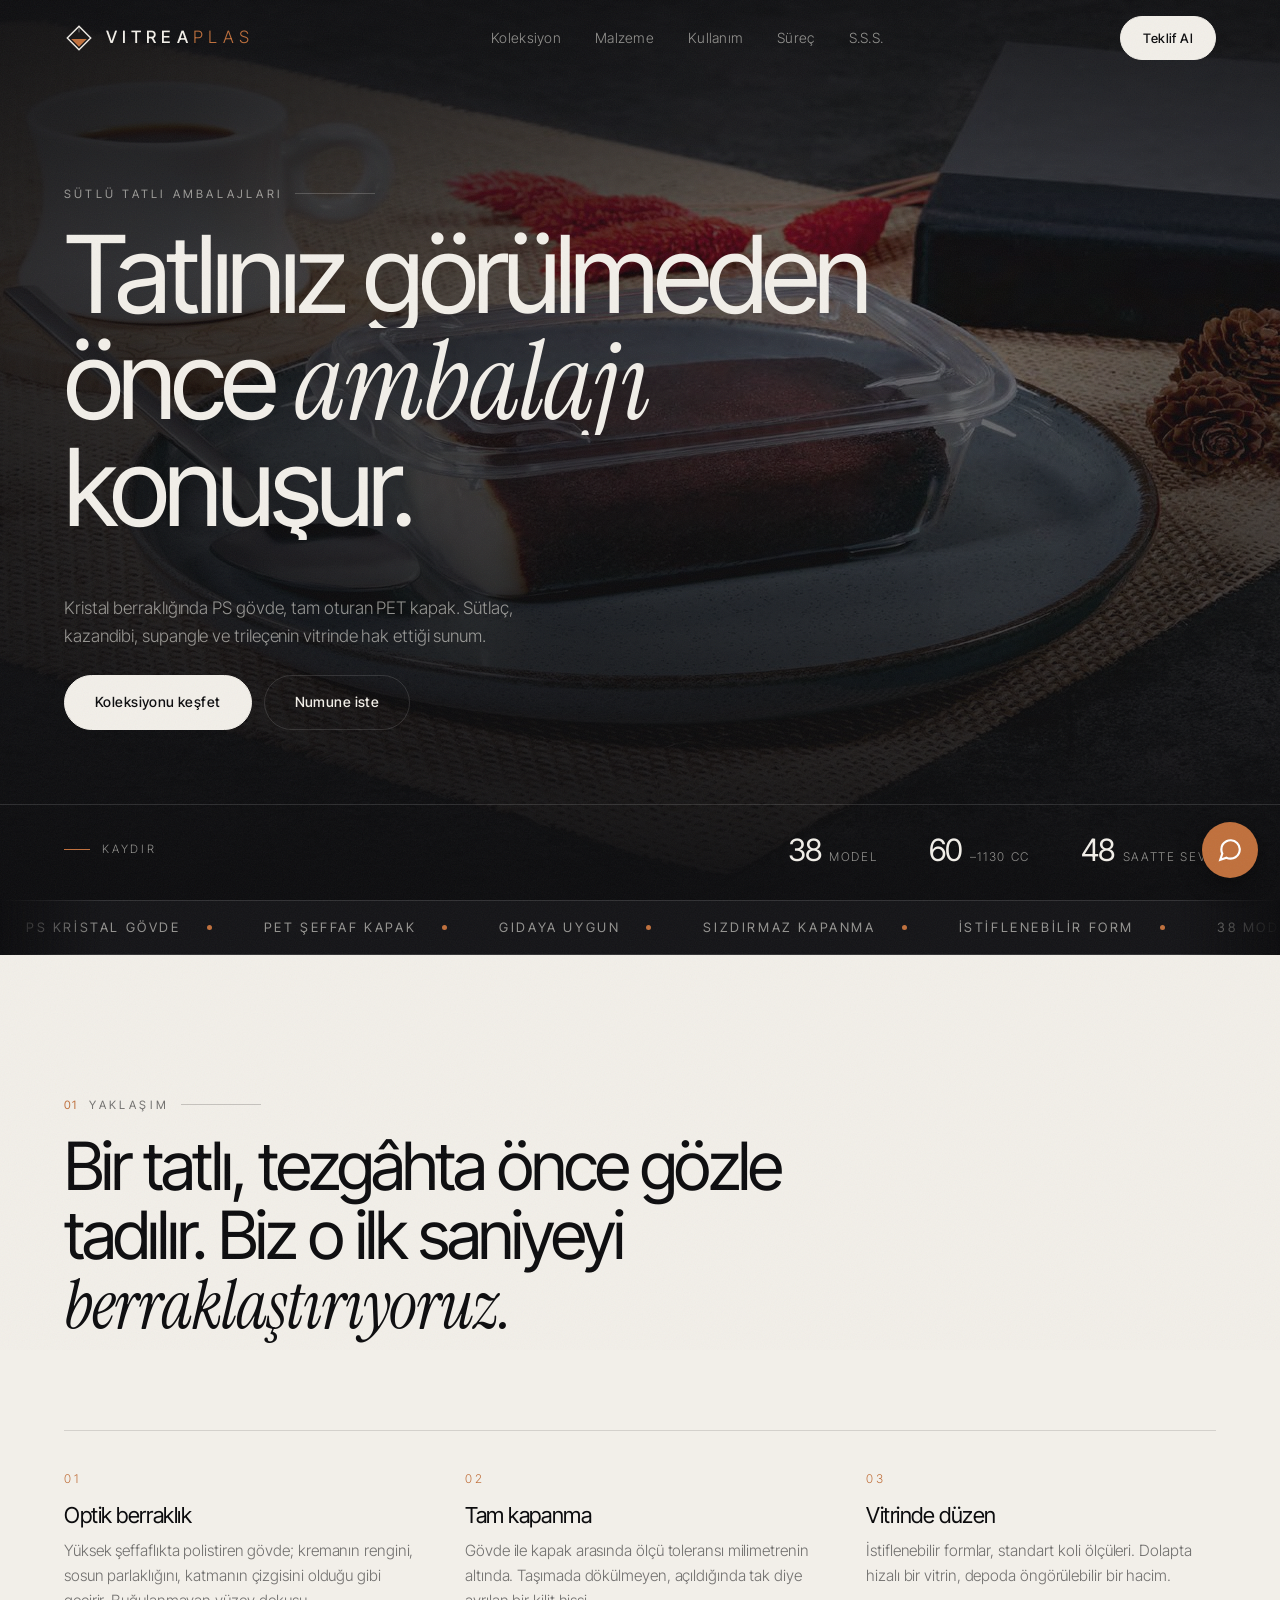
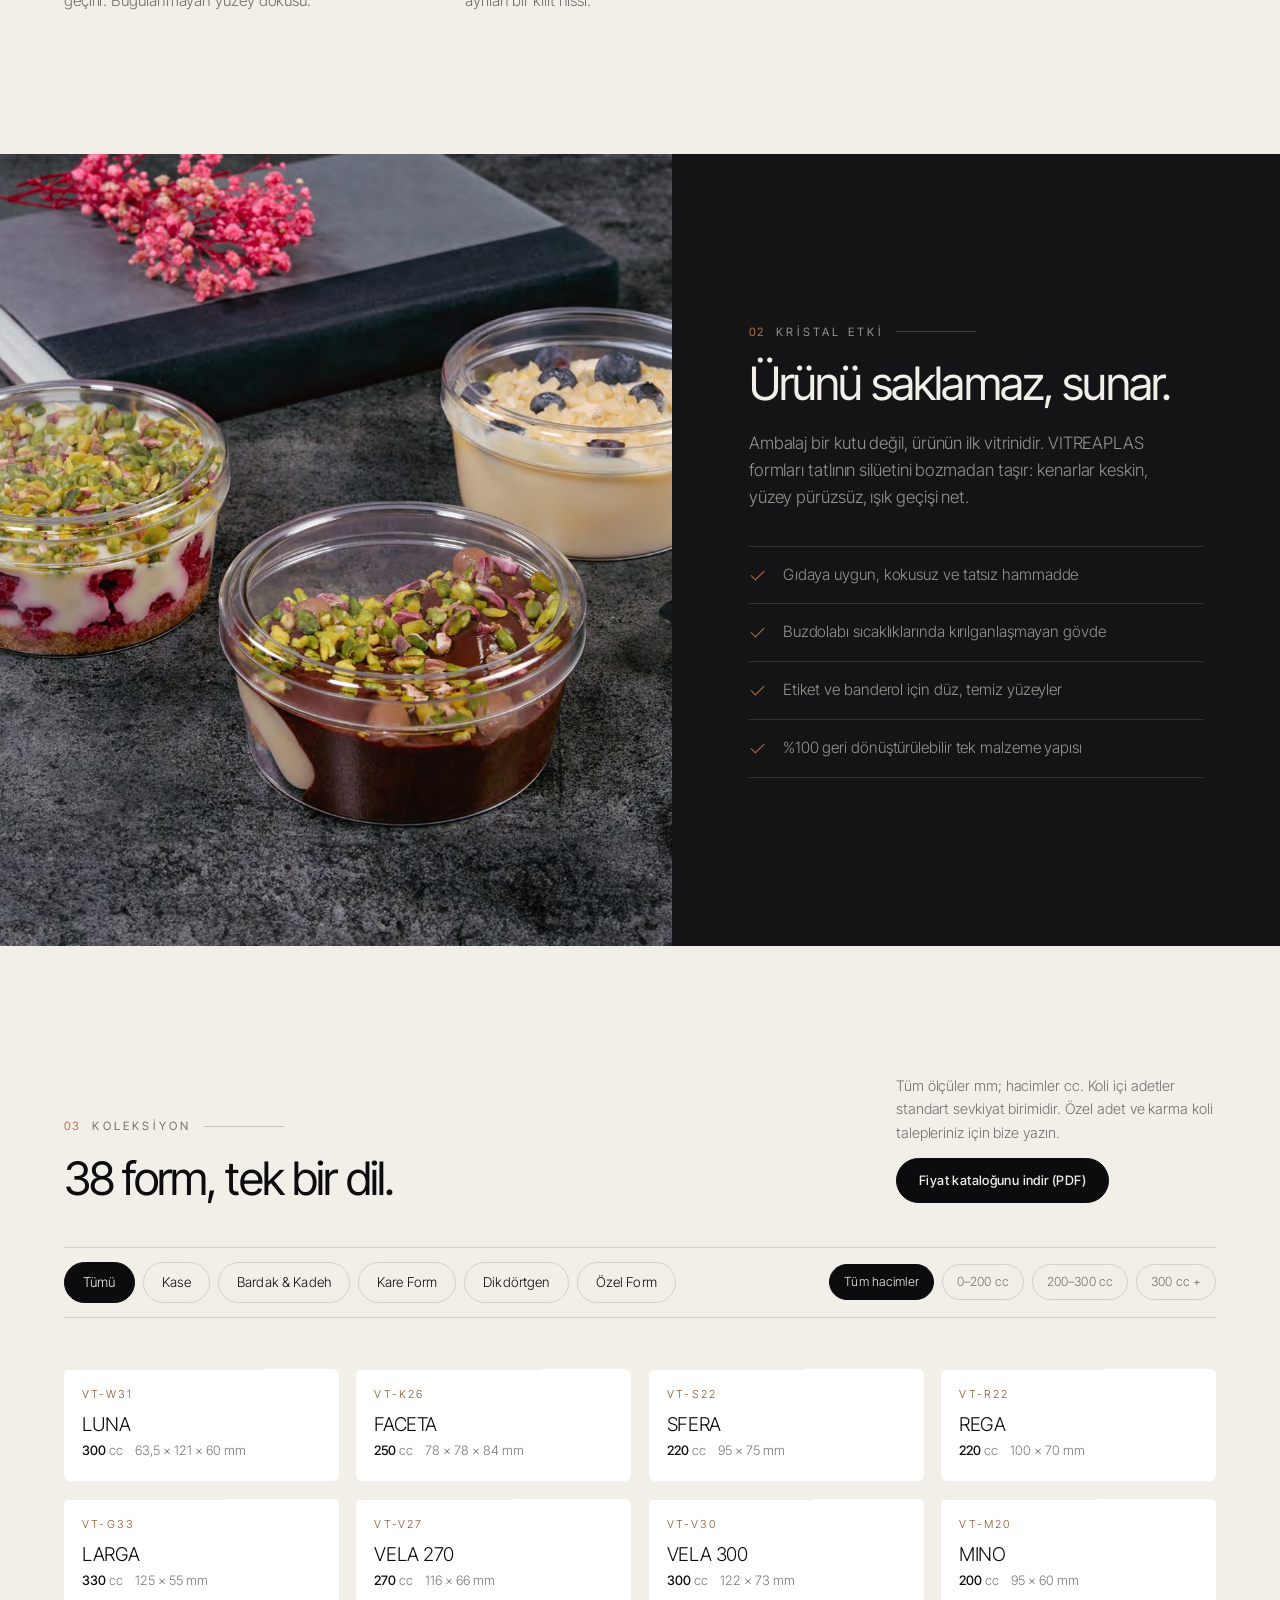
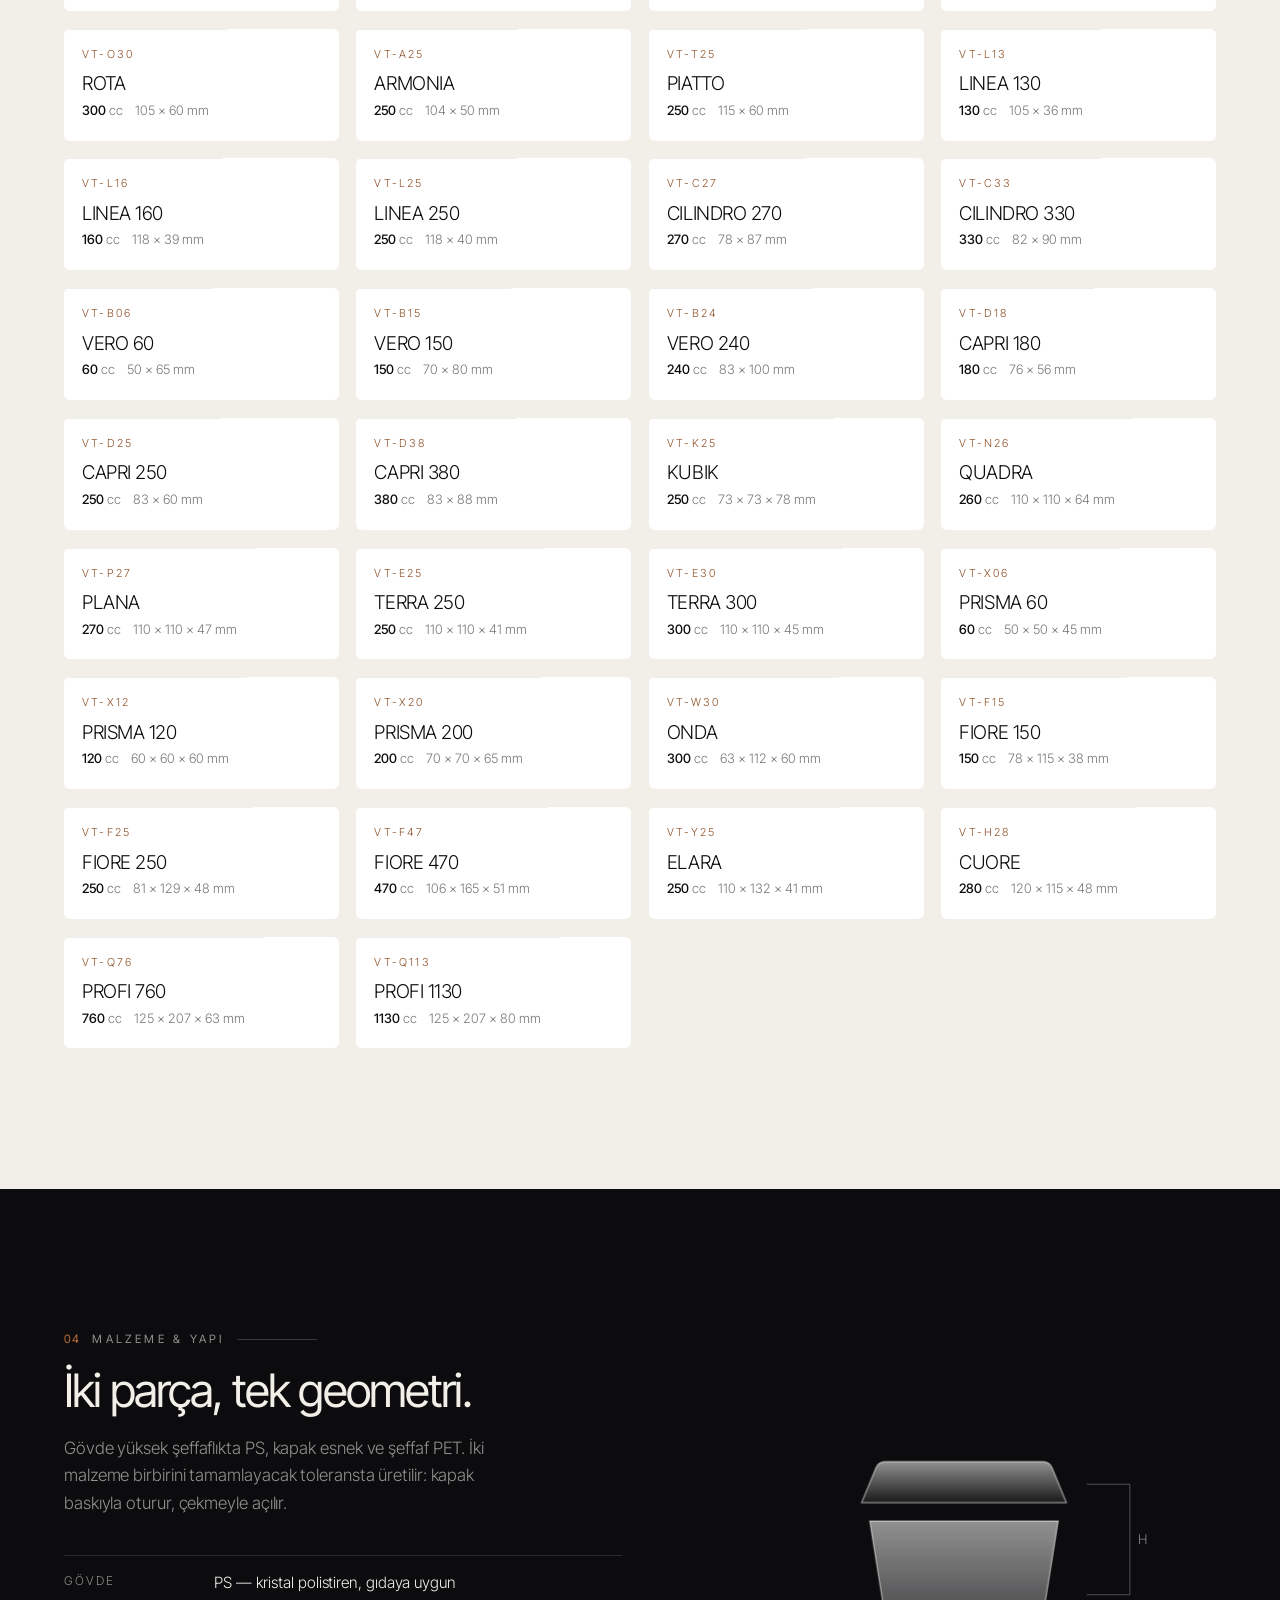
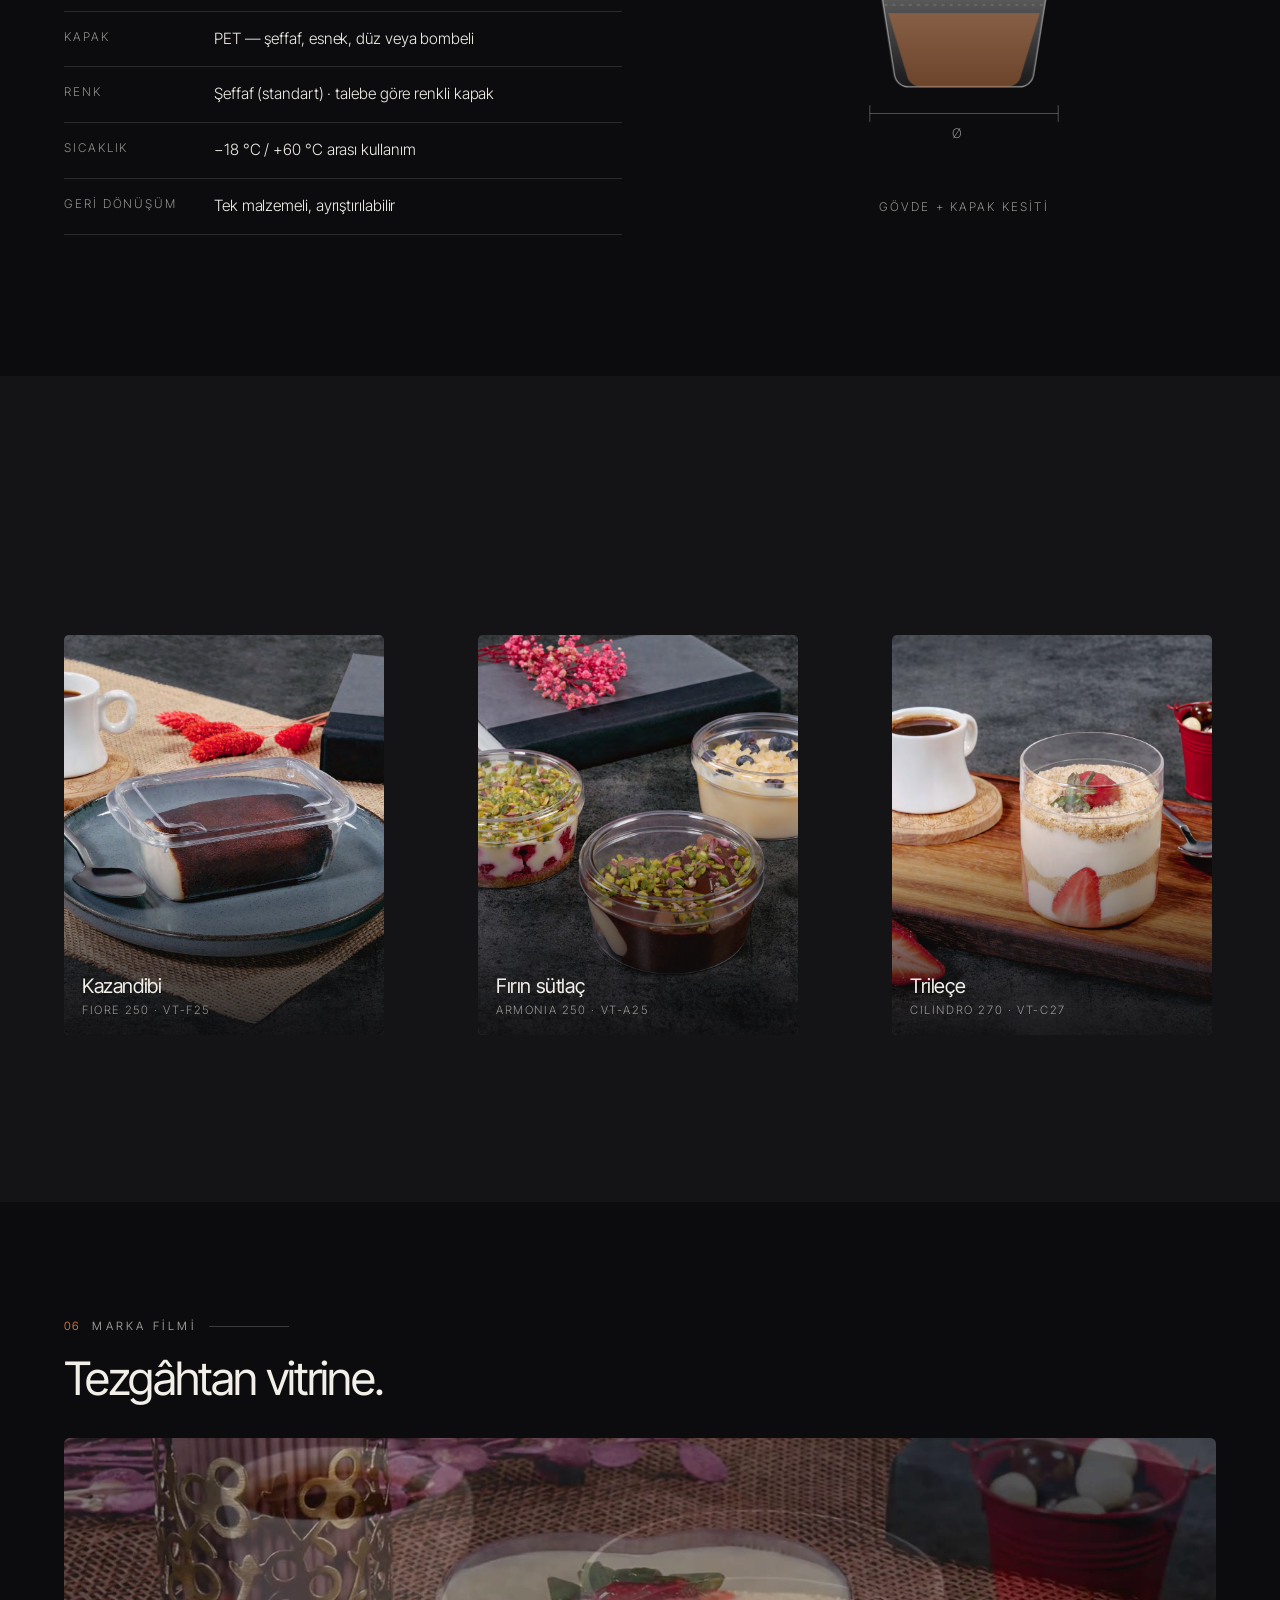
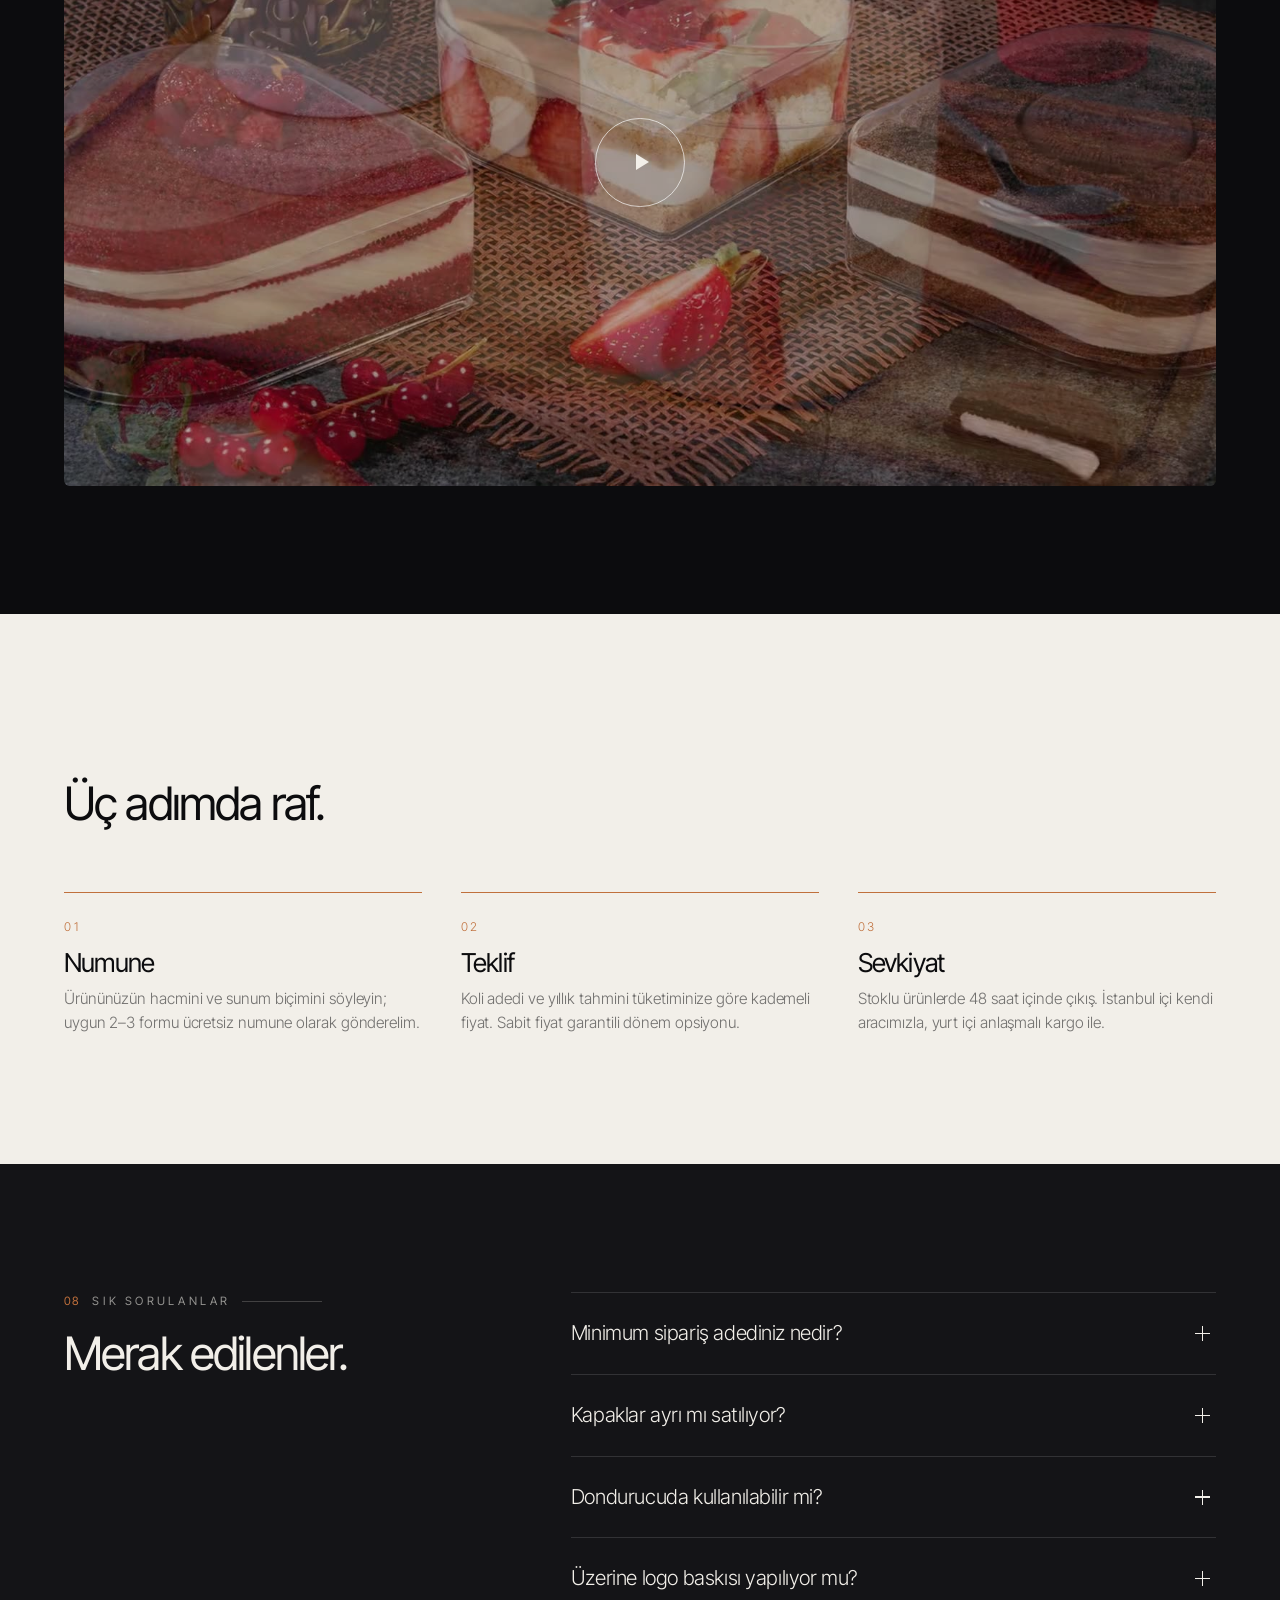
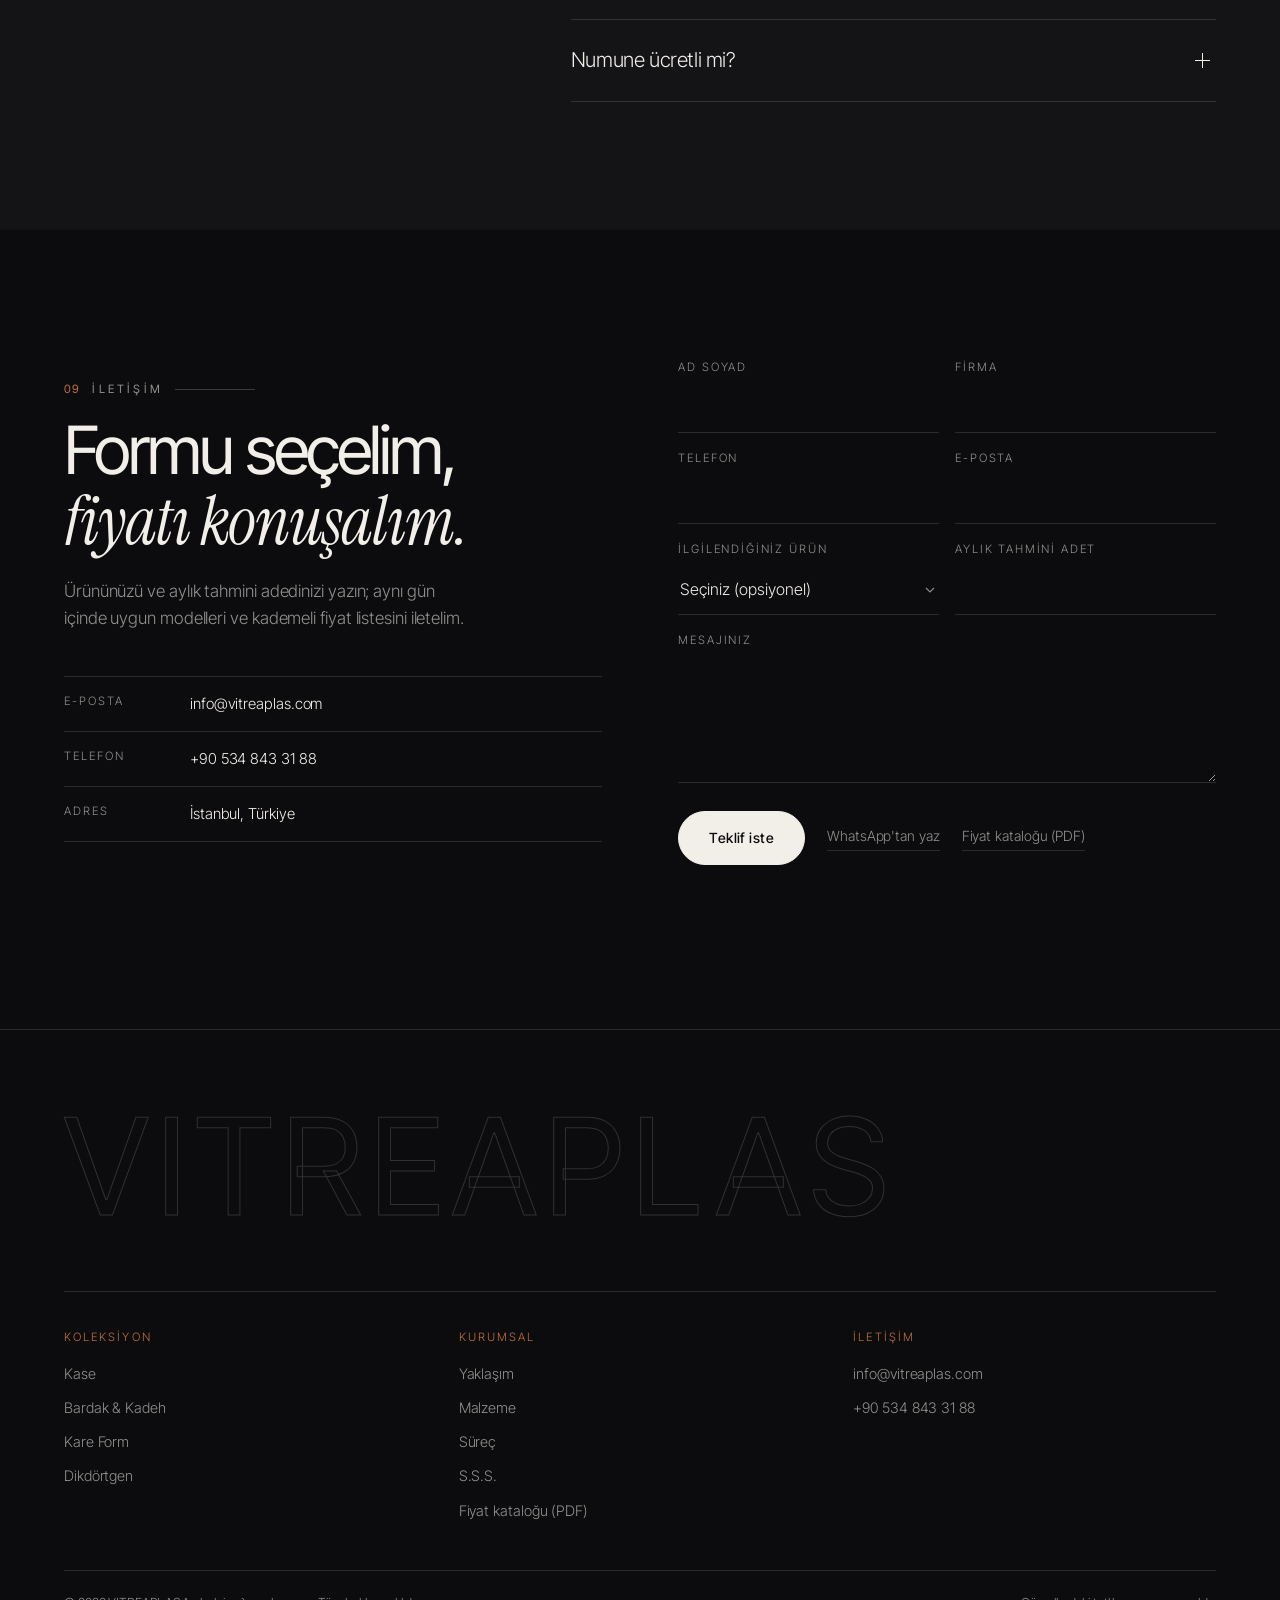
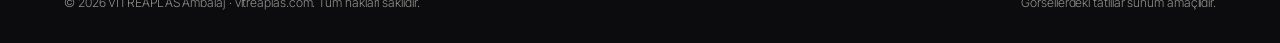
==== commit 1286899d: "VITREA Asistan: Gemini tabanli Turkce sohbet botu eklendi - chatbot.js: siteye uyumlu sohbet widget'" ====
--- a/index.html
+++ b/index.html
@@ -367,7 +367,32 @@
   </aside>
 </div>
 
+<!-- ============ HESAP ============ -->
+<div class="acct" id="acct" aria-hidden="true" role="dialog" aria-modal="true" aria-label="Hesap">
+  <div class="acct__bg" data-aclose></div>
+  <div class="acct__box">
+    <button class="panel__x" data-aclose aria-label="Kapat">&times;</button>
+    <div class="acct__tabs">
+      <button class="is-on" data-atab="login">Giriş yap</button>
+      <button data-atab="register">Hesap aç</button>
+    </div>
+    <form id="acctForm" novalidate>
+      <label class="field acct__adfield" hidden><span>Ad Soyad</span><input name="ad" autocomplete="name"></label>
+      <label class="field"><span>E-posta</span><input name="email" type="email" required autocomplete="email"></label>
+      <label class="field"><span>Şifre</span><input name="password" type="password" required autocomplete="current-password"></label>
+      <button type="submit" class="btn btn--light" style="width:100%">Giriş yap</button>
+      <p class="form__note" id="acctNote" role="status"></p>
+    </form>
+    <p class="acct__hint">Yorum yazabilmek için hesabınızın <b>satın alma kaydıyla eşleştirilmesi</b> gerekir;
+      siparişiniz varsa WhatsApp'tan bize hesabınızın e-postasını yazmanız yeterli.</p>
+  </div>
+</div>
+
 <script src="assets/js/products.js"></script>
+<script src="assets/js/reviews.js"></script>
 <script src="assets/js/main.js"></script>
+<!-- VITREA Asistan: Cloudflare Worker adresini asagiya yapistirin (bkz. BOT-KURULUM.md) -->
+<script>window.VITREA_BOT_ENDPOINT = 'https://vitrea-bot.beratcankalyon.workers.dev';</script>
+<script src="assets/js/chatbot.js"></script>
 </body>
 </html>
--- a/assets/css/style.css
+++ b/assets/css/style.css
@@ -543,6 +543,57 @@
 .panel__scene{border-radius:6px;overflow:hidden;margin-bottom:28px}
 .panel__scene img{width:100%;height:auto}
 .panel__cta{display:flex;gap:12px;flex-wrap:wrap}
+
+/* ============================================================
+   YORUMLAR & HESAP
+   ============================================================ */
+.panel__rv{margin-top:34px;border-top:1px solid var(--line-l);padding-top:22px}
+.rv__h{font-size:20px;letter-spacing:-.02em;margin-bottom:16px;display:flex;align-items:center;gap:12px;flex-wrap:wrap}
+.rv__h span{font-size:13.5px;color:var(--mute-l);display:flex;align-items:center;gap:8px}
+.stars{display:inline-flex;gap:1px}
+.stars .st{font-style:normal;color:rgba(12,12,14,.18);font-size:15px;line-height:1}
+.stars .st.on{color:var(--accent)}
+.rv{border-bottom:1px solid var(--line-l);padding:13px 0}
+.rv__top{display:flex;align-items:center;gap:10px;margin-bottom:6px;flex-wrap:wrap}
+.rv__top b{font-weight:500;font-size:14.5px}
+.rv__top time{font-size:12px;color:var(--mute-l)}
+.rv p{margin:0;font-size:14.5px;color:rgba(12,12,14,.75)}
+.rv__empty{color:var(--mute-l);font-size:14.5px}
+.rv__login{margin-top:16px}
+.rv__gate{font-size:14px;color:var(--mute-l);margin-top:16px}
+.rv__gate a{color:var(--accent-2);text-decoration:underline}
+.rv__out{background:none;border:0;color:var(--accent-2);cursor:pointer;font-size:13px;text-decoration:underline;padding:0}
+.rv__form{margin-top:18px;display:flex;flex-direction:column;gap:14px;align-items:flex-start}
+.rv__form .field{width:100%}
+.rv__form .field textarea{color:var(--ink);border-bottom-color:var(--line-l)}
+.rv__form .field span{color:var(--mute-l)}
+.rv__rate{display:flex;align-items:center;gap:12px}
+.rv__rate span{font-size:12px;letter-spacing:.14em;text-transform:uppercase;color:var(--mute-l)}
+.stars.pick .st{font-size:24px;cursor:pointer;transition:transform .2s var(--ease),color .2s}
+.stars.pick .st:hover{transform:scale(1.2)}
+
+.acct{position:fixed;inset:0;z-index:1200;pointer-events:none}
+.acct__bg{position:absolute;inset:0;background:rgba(8,8,10,.66);backdrop-filter:blur(4px);
+  opacity:0;transition:opacity .4s var(--ease)}
+.acct__box{
+  position:absolute;top:50%;left:50%;transform:translate(-50%,-46%) scale(.97);
+  width:min(420px,calc(100% - 32px));background:var(--ink-2);border:1px solid var(--line-d);
+  border-radius:14px;padding:28px;opacity:0;
+  transition:opacity .4s var(--ease),transform .4s var(--ease);
+}
+body.acct-open .acct{pointer-events:auto}
+body.acct-open .acct__bg{opacity:1}
+body.acct-open .acct__box{opacity:1;transform:translate(-50%,-50%) scale(1)}
+.acct__box .panel__x{position:absolute;top:14px;right:14px;margin:0;background:transparent;
+  border-color:var(--line-d);color:var(--paper)}
+.acct__tabs{display:flex;gap:6px;background:var(--ink-3);border-radius:999px;padding:4px;
+  margin-bottom:22px;width:max-content}
+.acct__tabs button{background:none;border:0;border-radius:999px;padding:8px 18px;
+  font-size:13.5px;color:var(--mute-d);cursor:pointer;transition:background .3s,color .3s}
+.acct__tabs button.is-on{background:var(--paper);color:var(--ink);font-weight:500}
+#acctForm{display:flex;flex-direction:column;gap:16px}
+.acct__hint{font-size:12.5px;color:var(--mute-d);margin:18px 0 0;line-height:1.6}
+.acct__hint b{color:var(--paper);font-weight:500}
 
 /* ============================================================
    RESPONSIVE
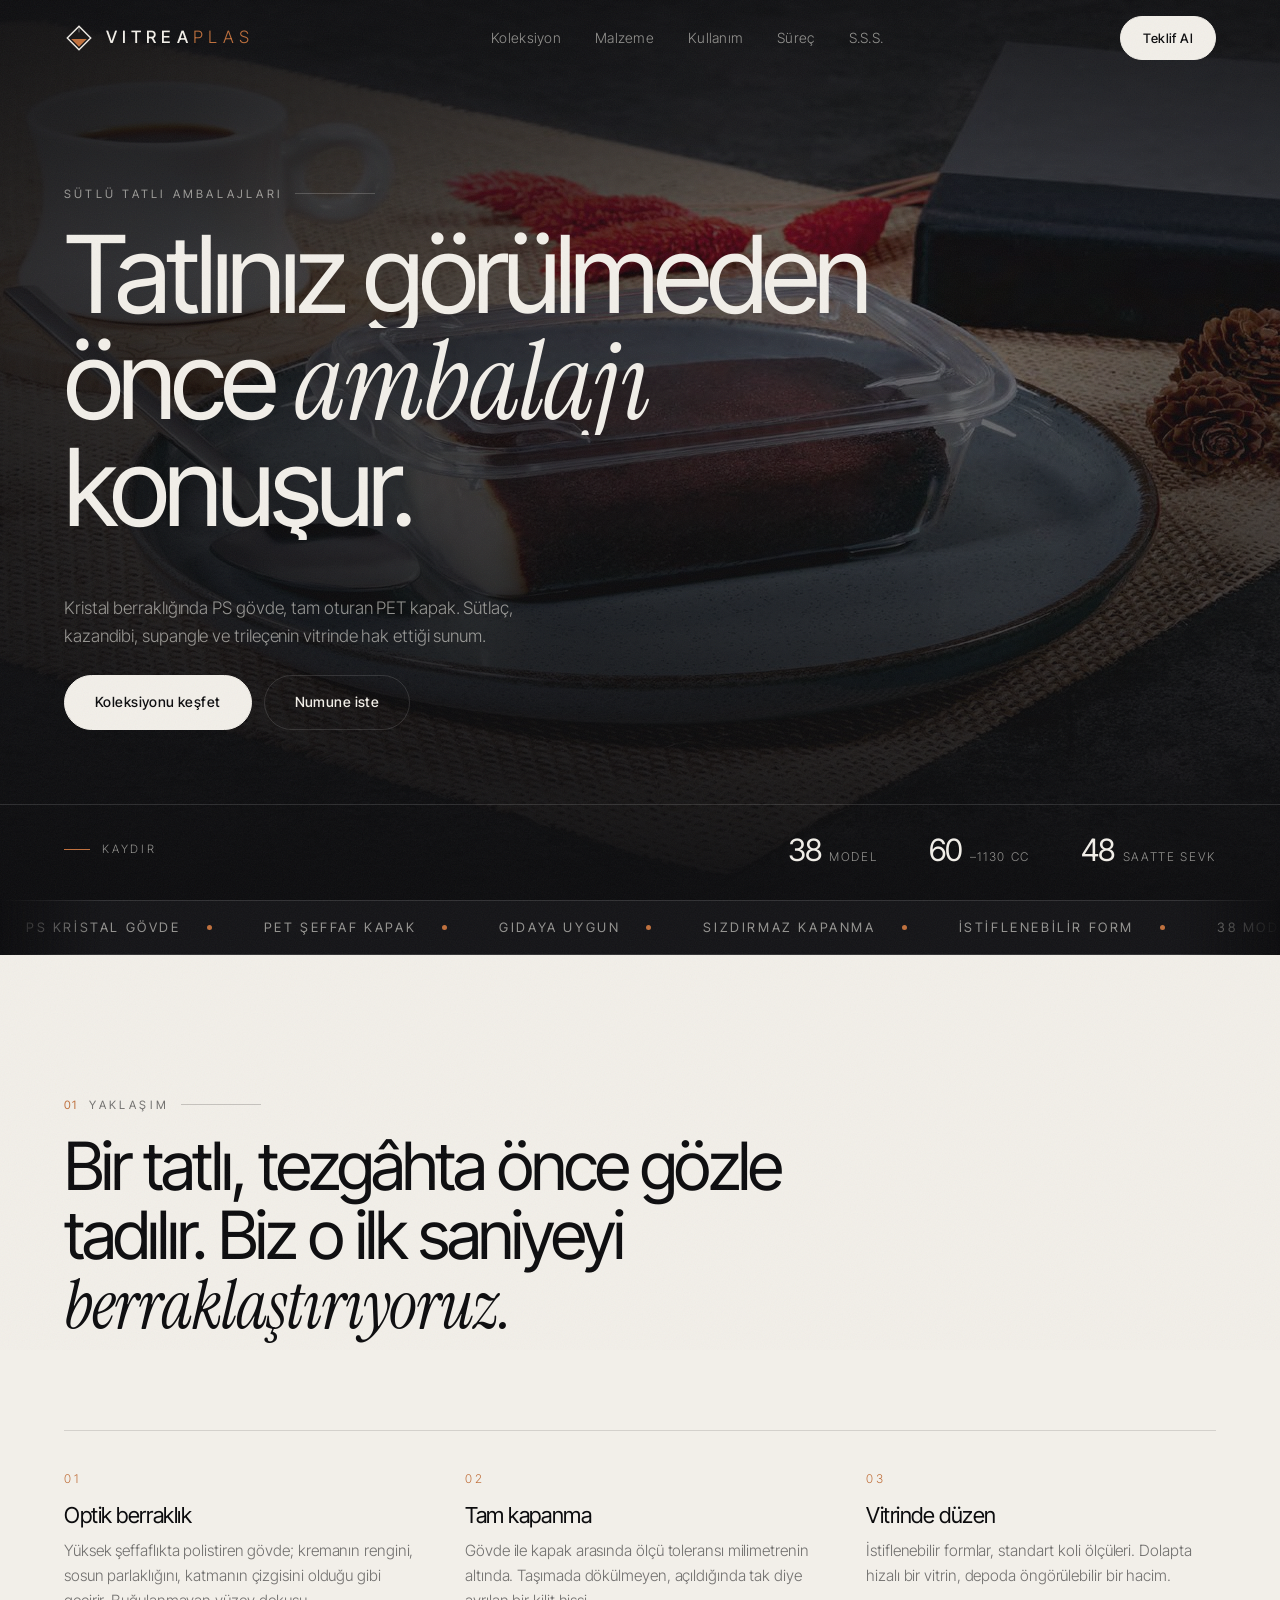
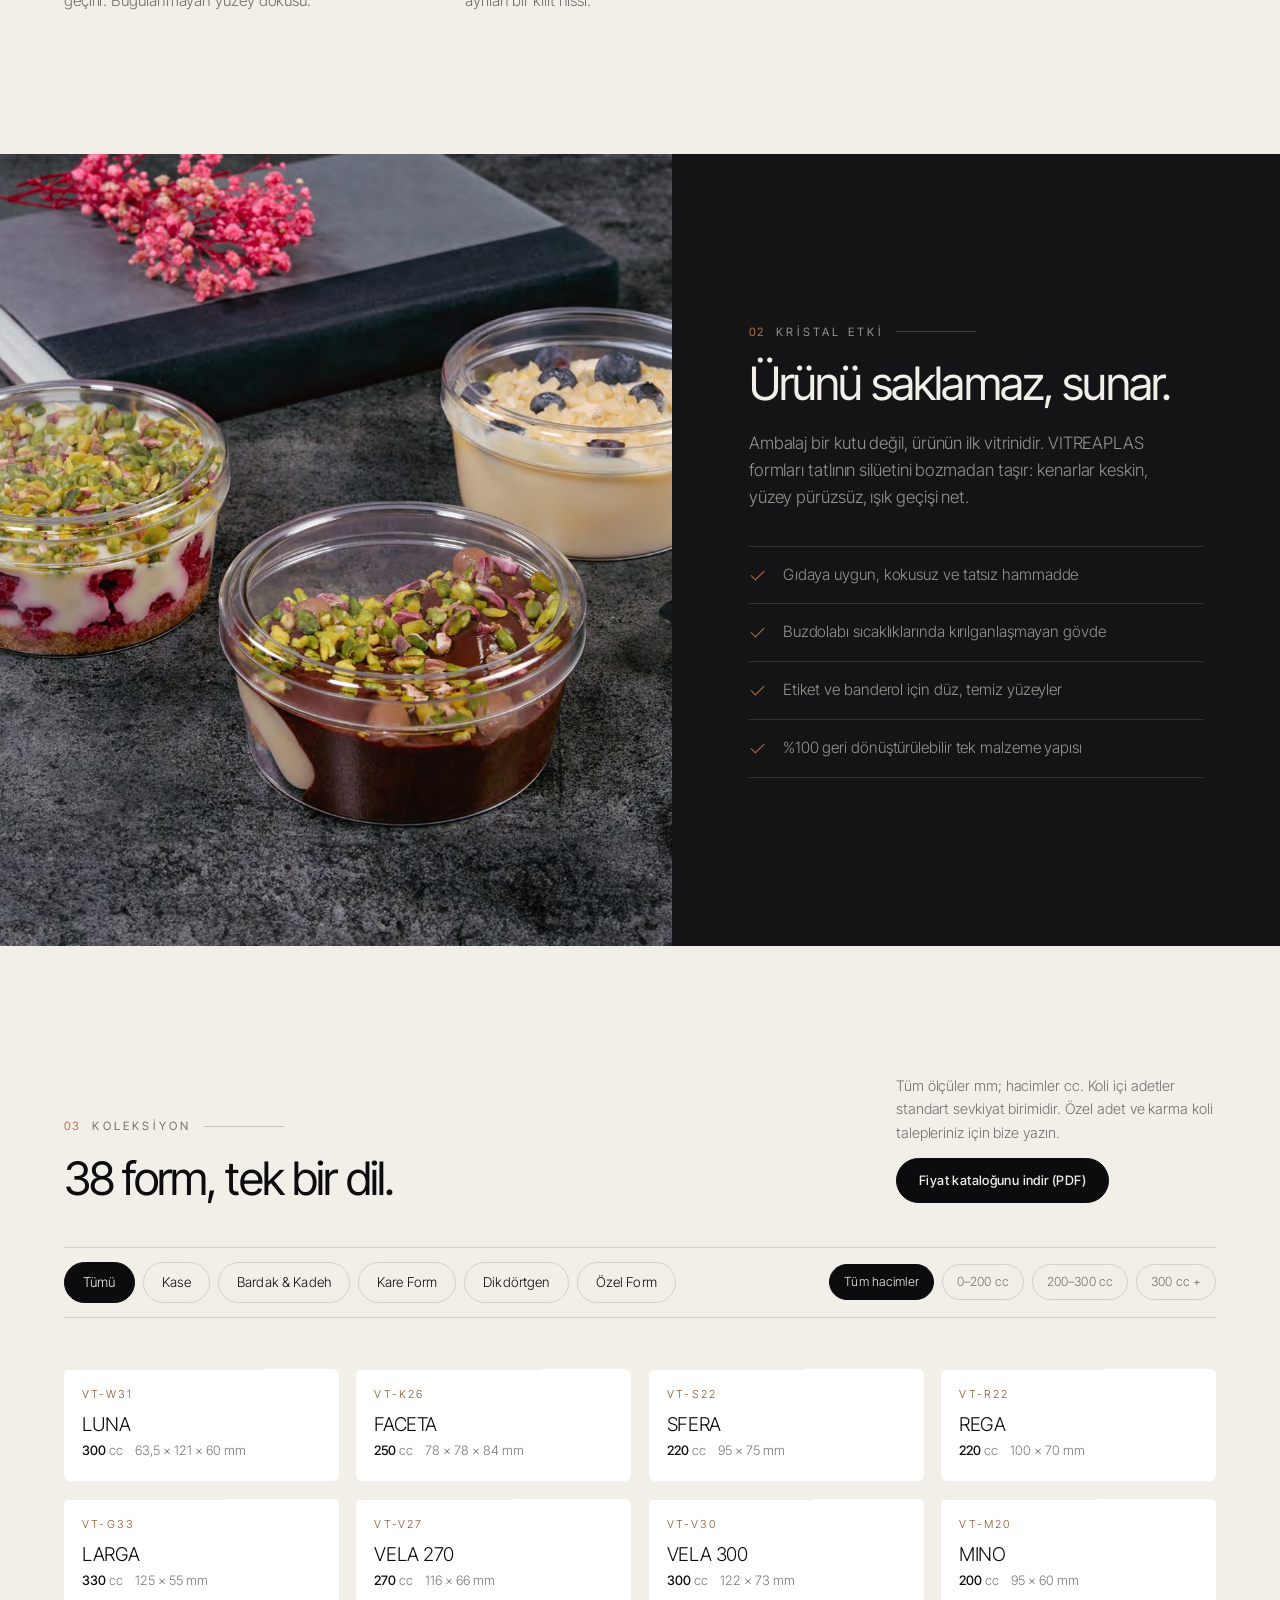
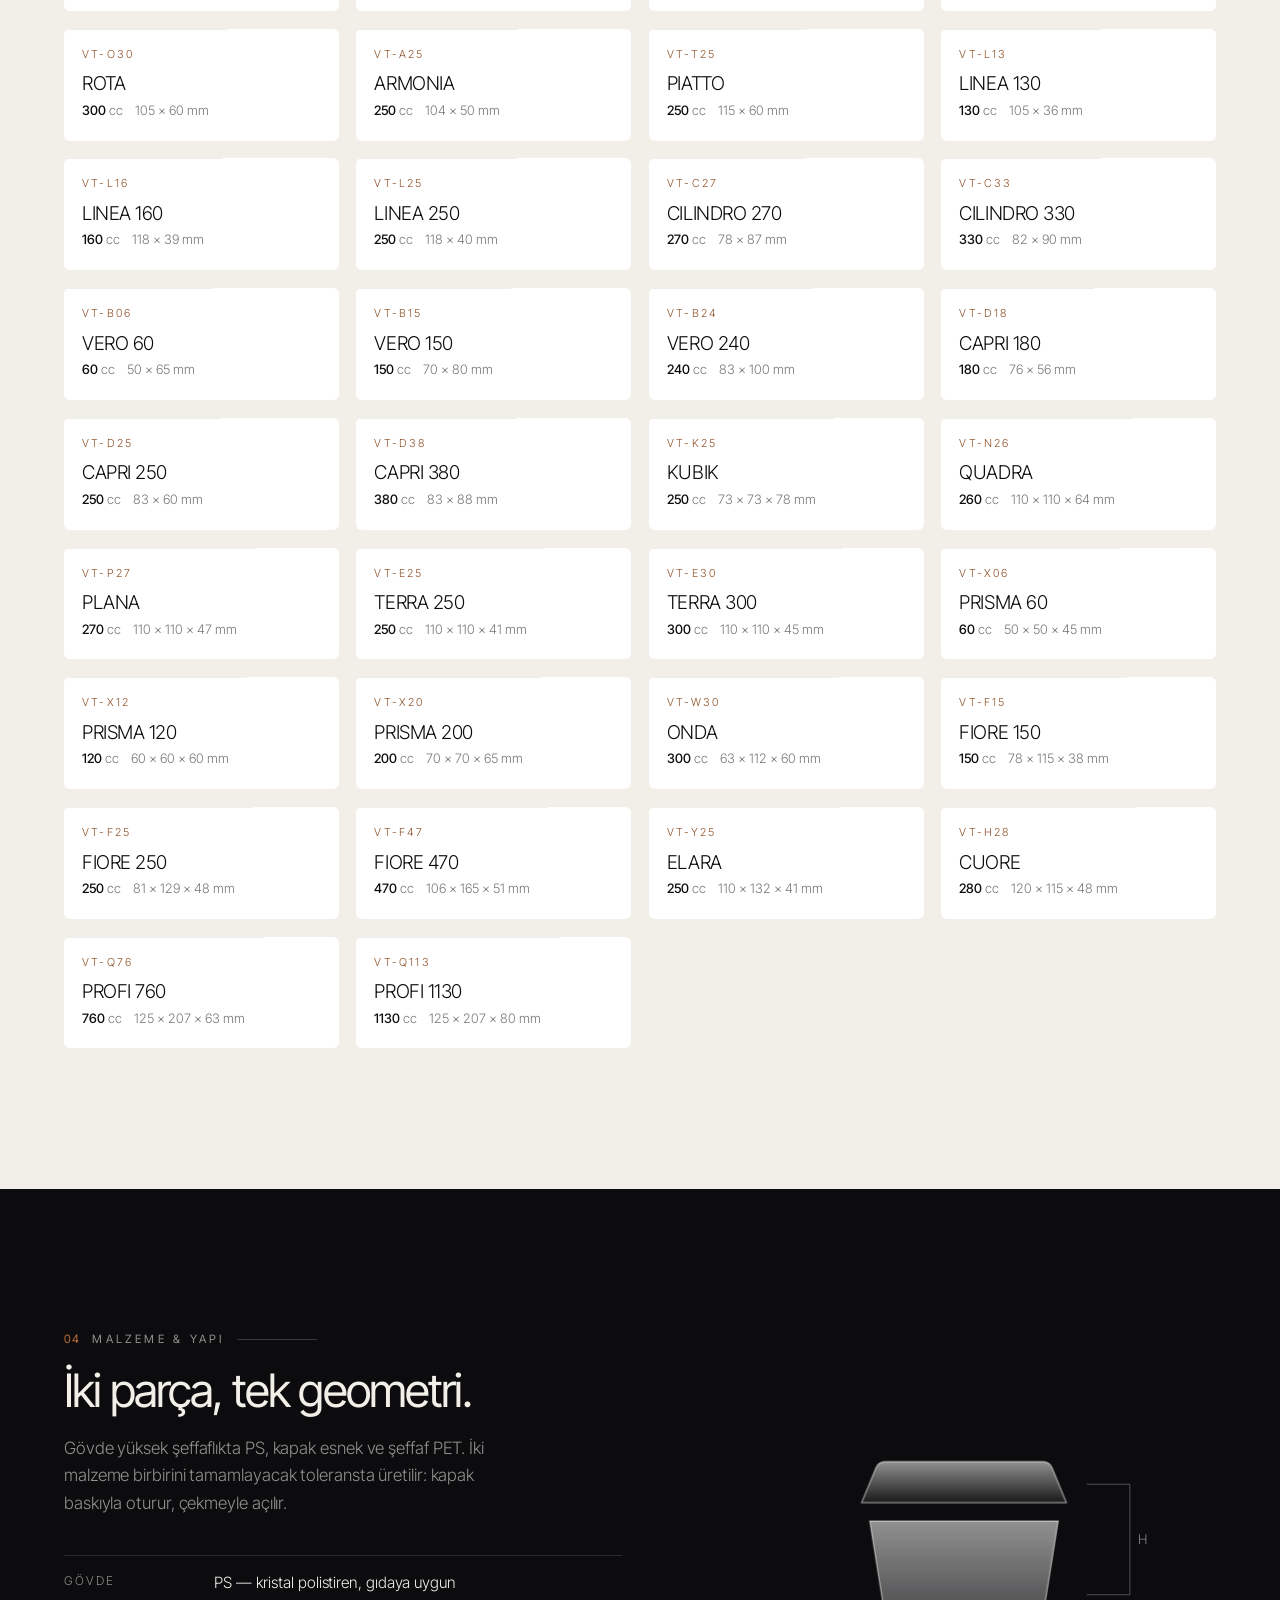
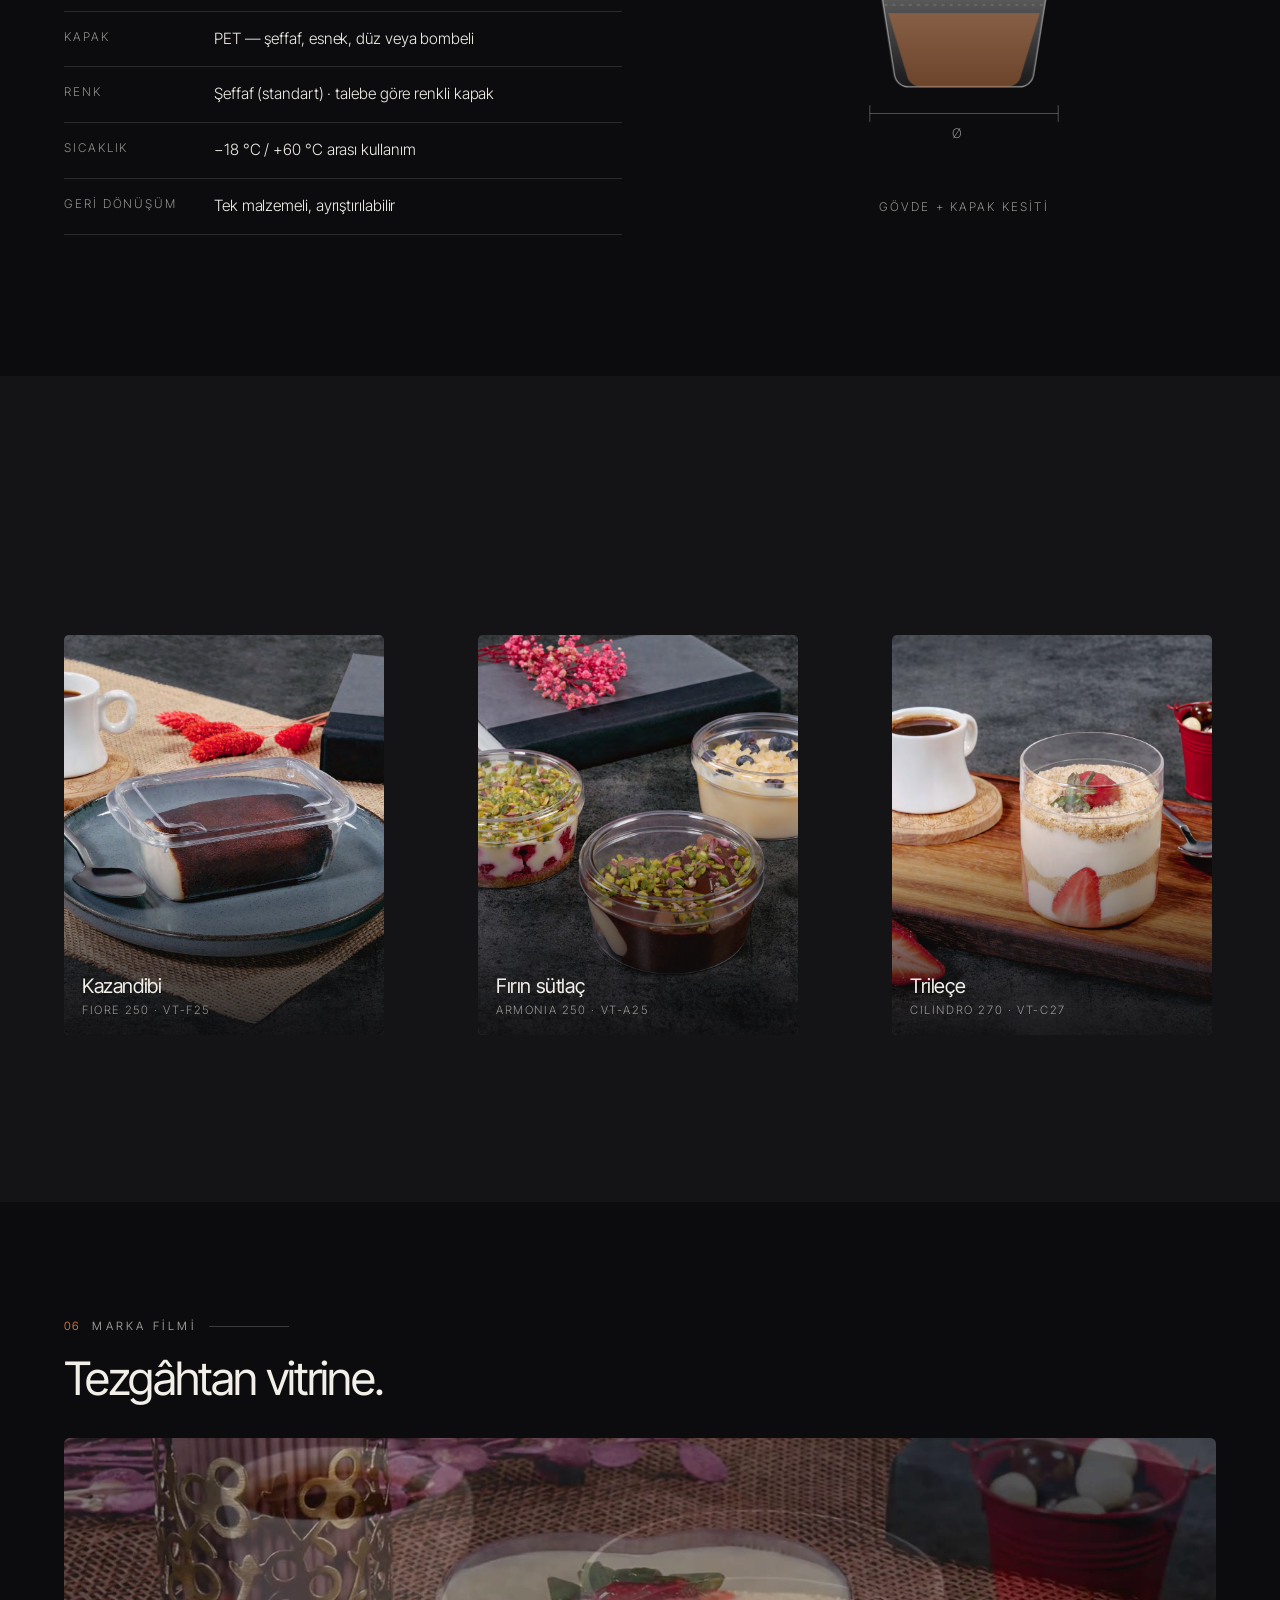
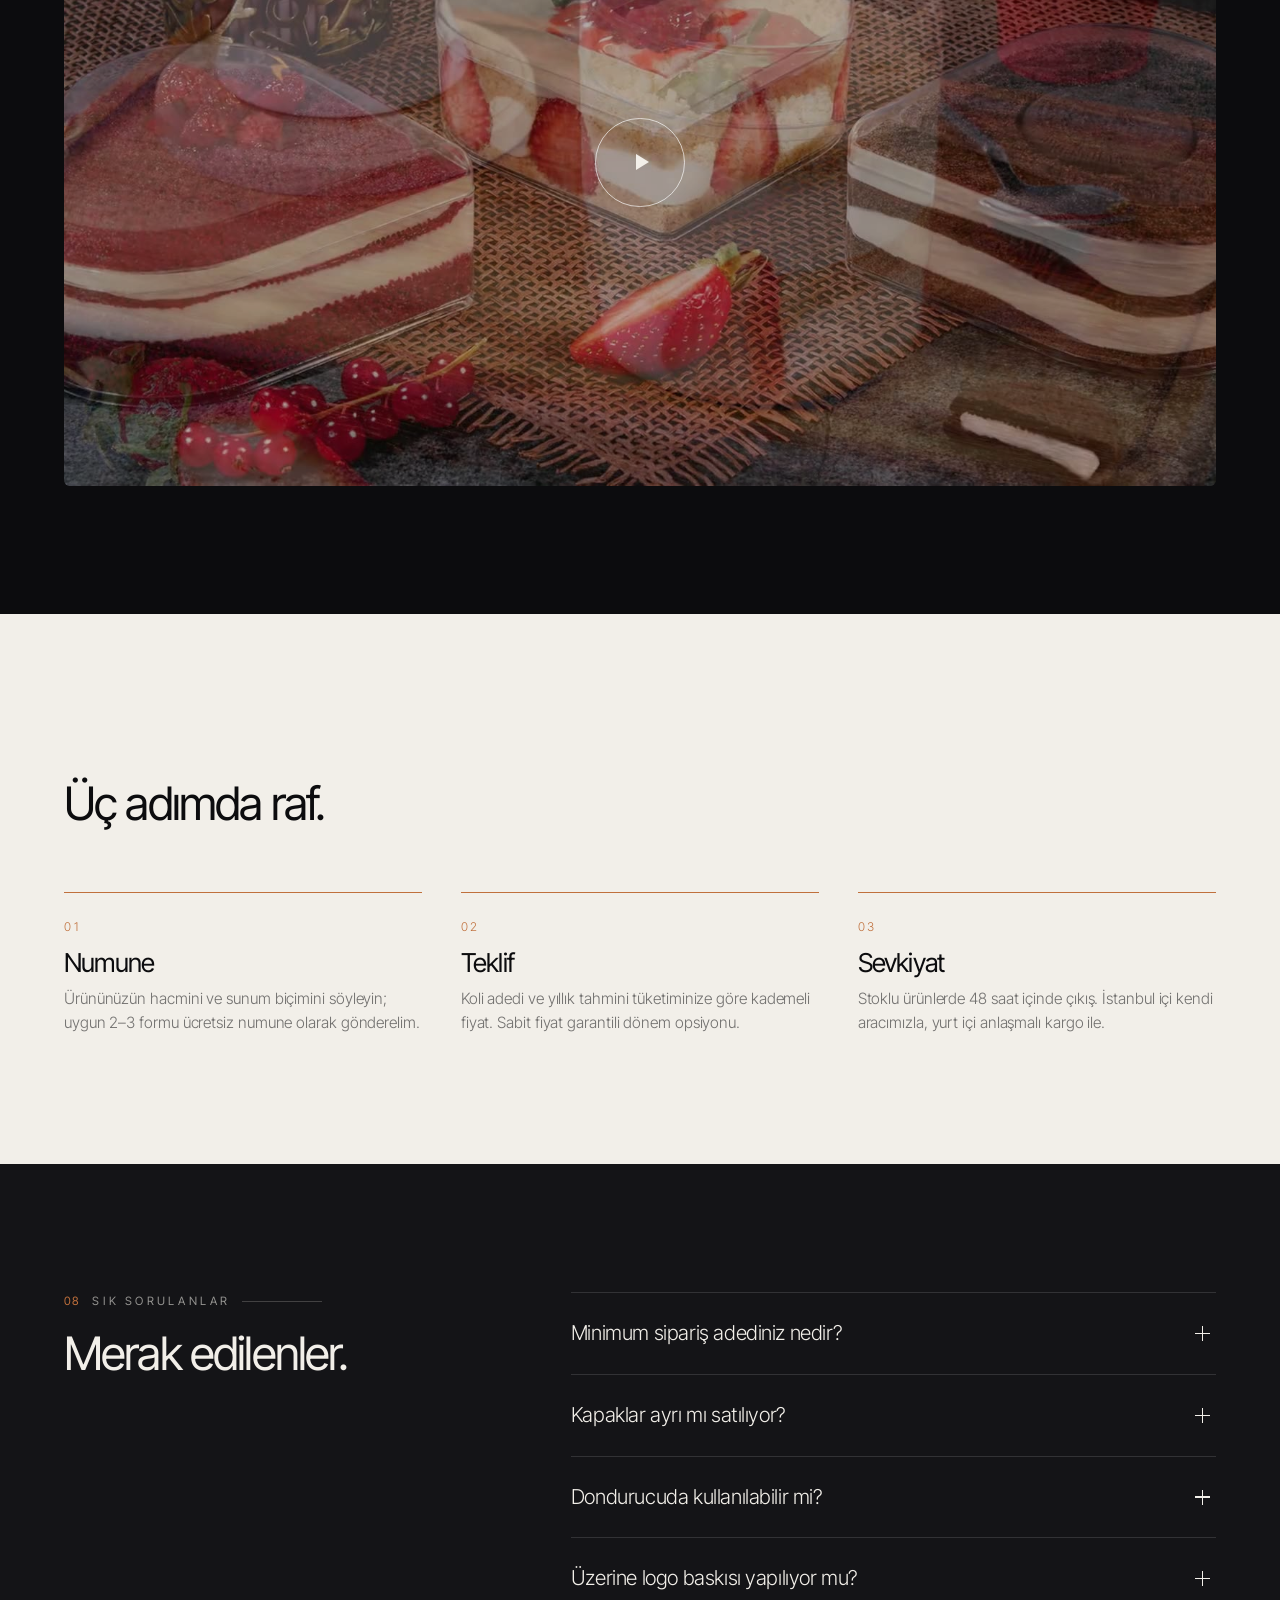
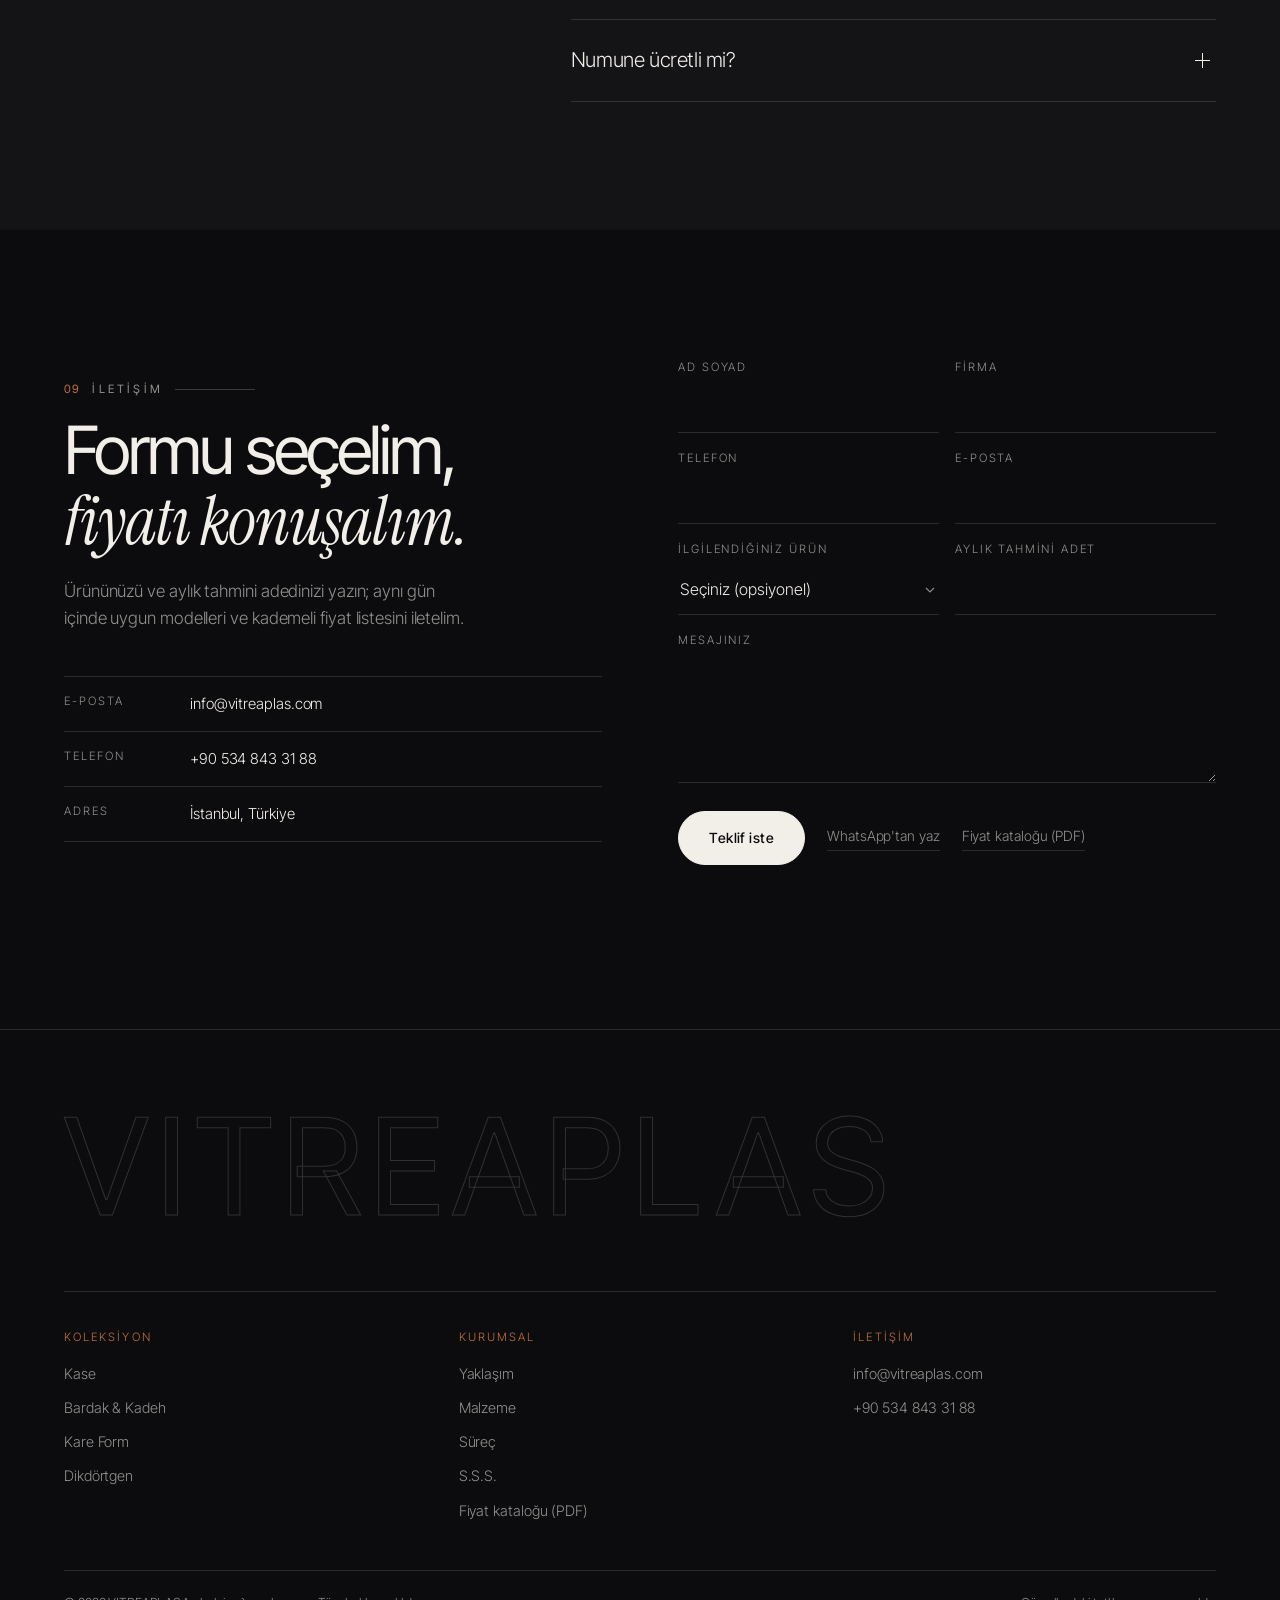
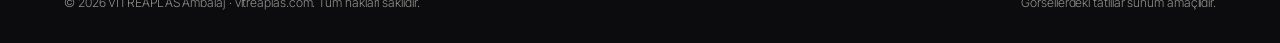
==== commit 98adc30c: "VITREA Asistan botu kaldirildi Co-Authored-By: Claude Fable 5 <noreply@anthropic.com>" ====
--- a/index.html
+++ b/index.html
@@ -391,8 +391,5 @@
 <script src="assets/js/products.js"></script>
 <script src="assets/js/reviews.js"></script>
 <script src="assets/js/main.js"></script>
-<!-- VITREA Asistan: Cloudflare Worker adresini asagiya yapistirin (bkz. BOT-KURULUM.md) -->
-<script>window.VITREA_BOT_ENDPOINT = 'https://vitrea-bot.beratcankalyon.workers.dev';</script>
-<script src="assets/js/chatbot.js"></script>
 </body>
 </html>
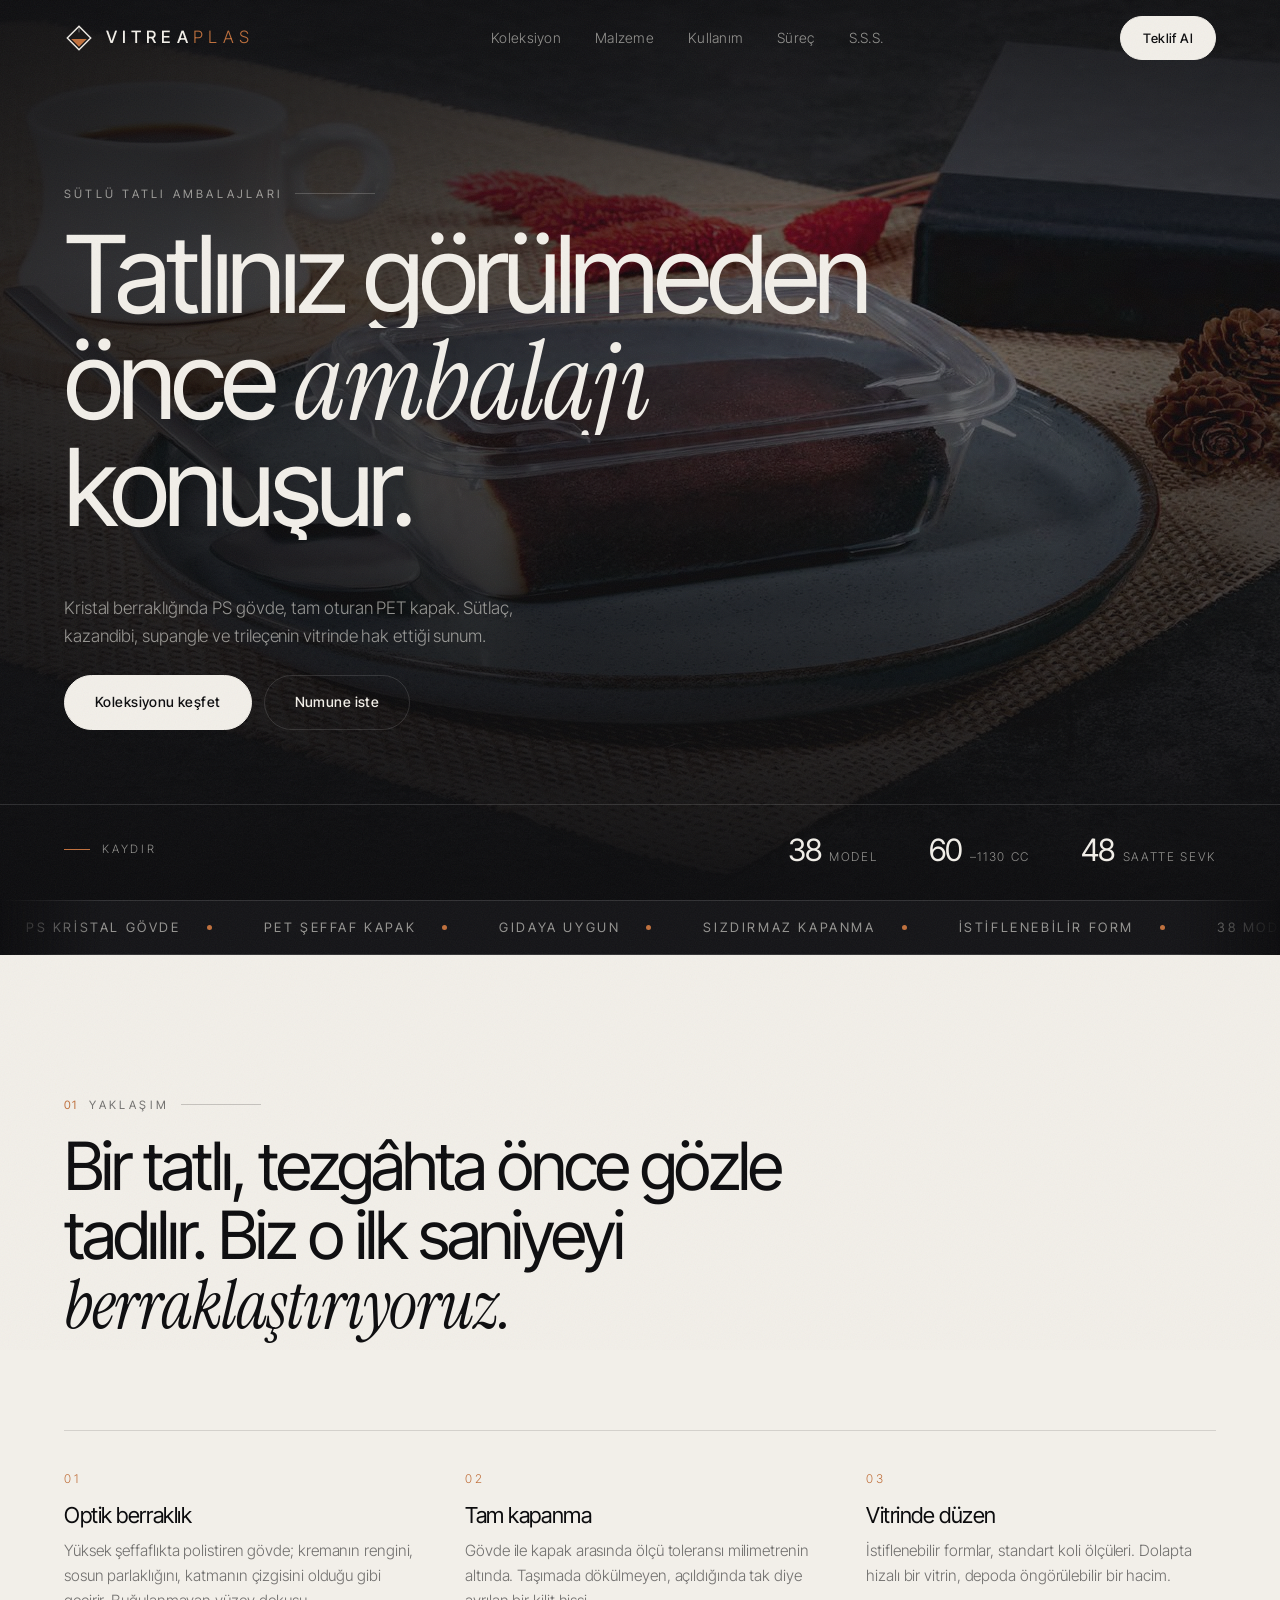
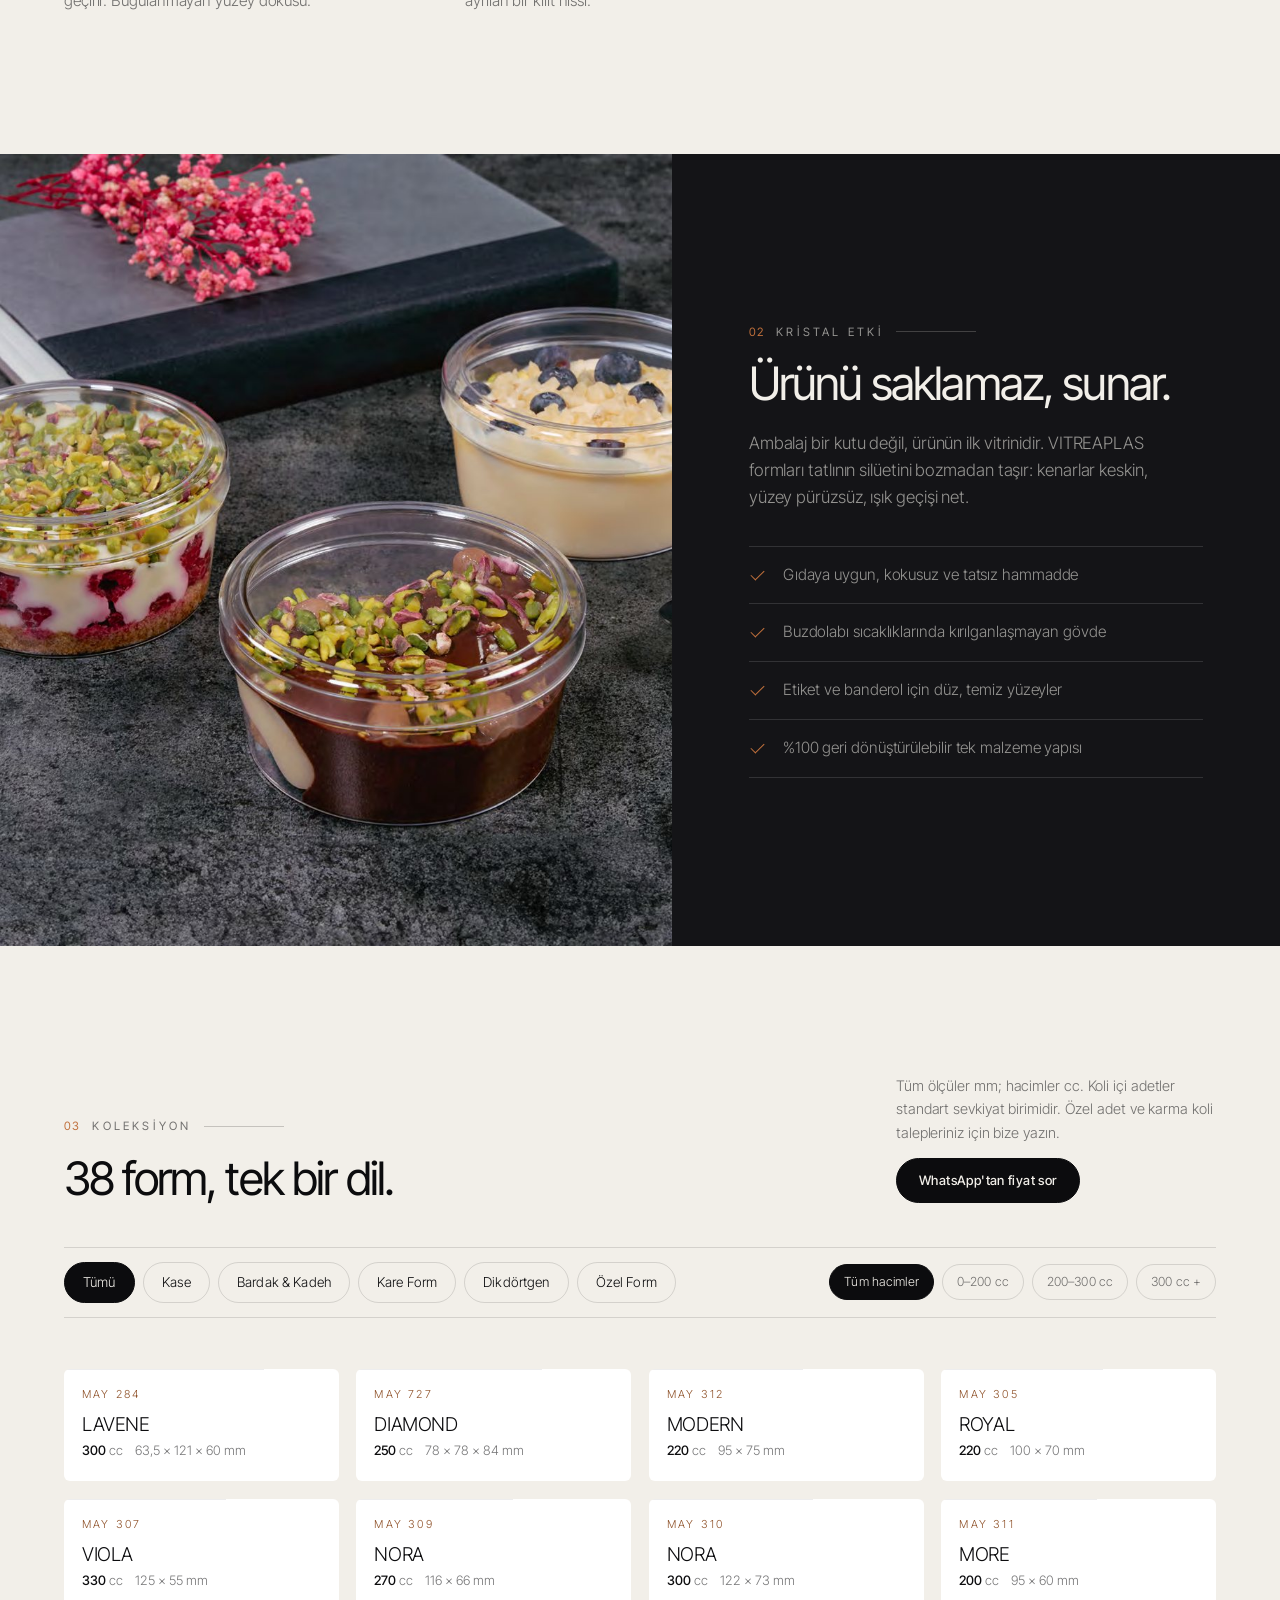
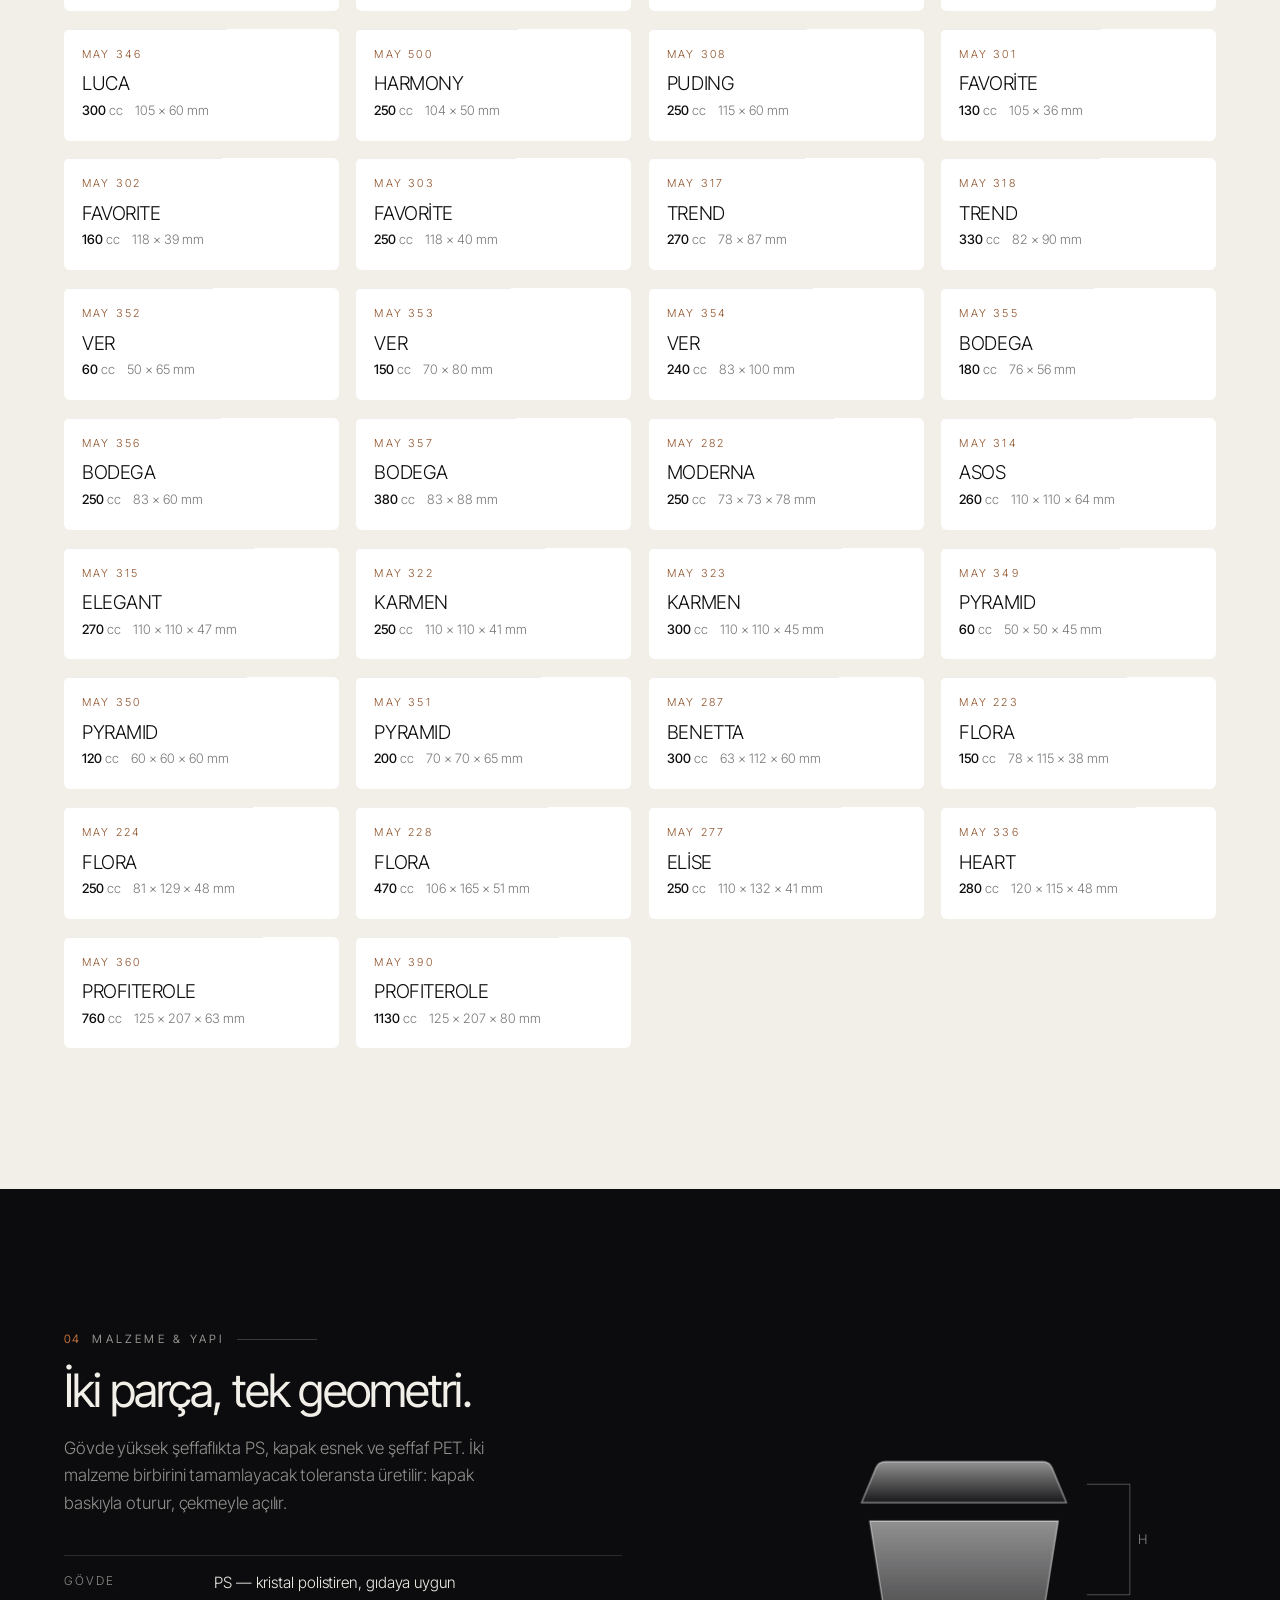
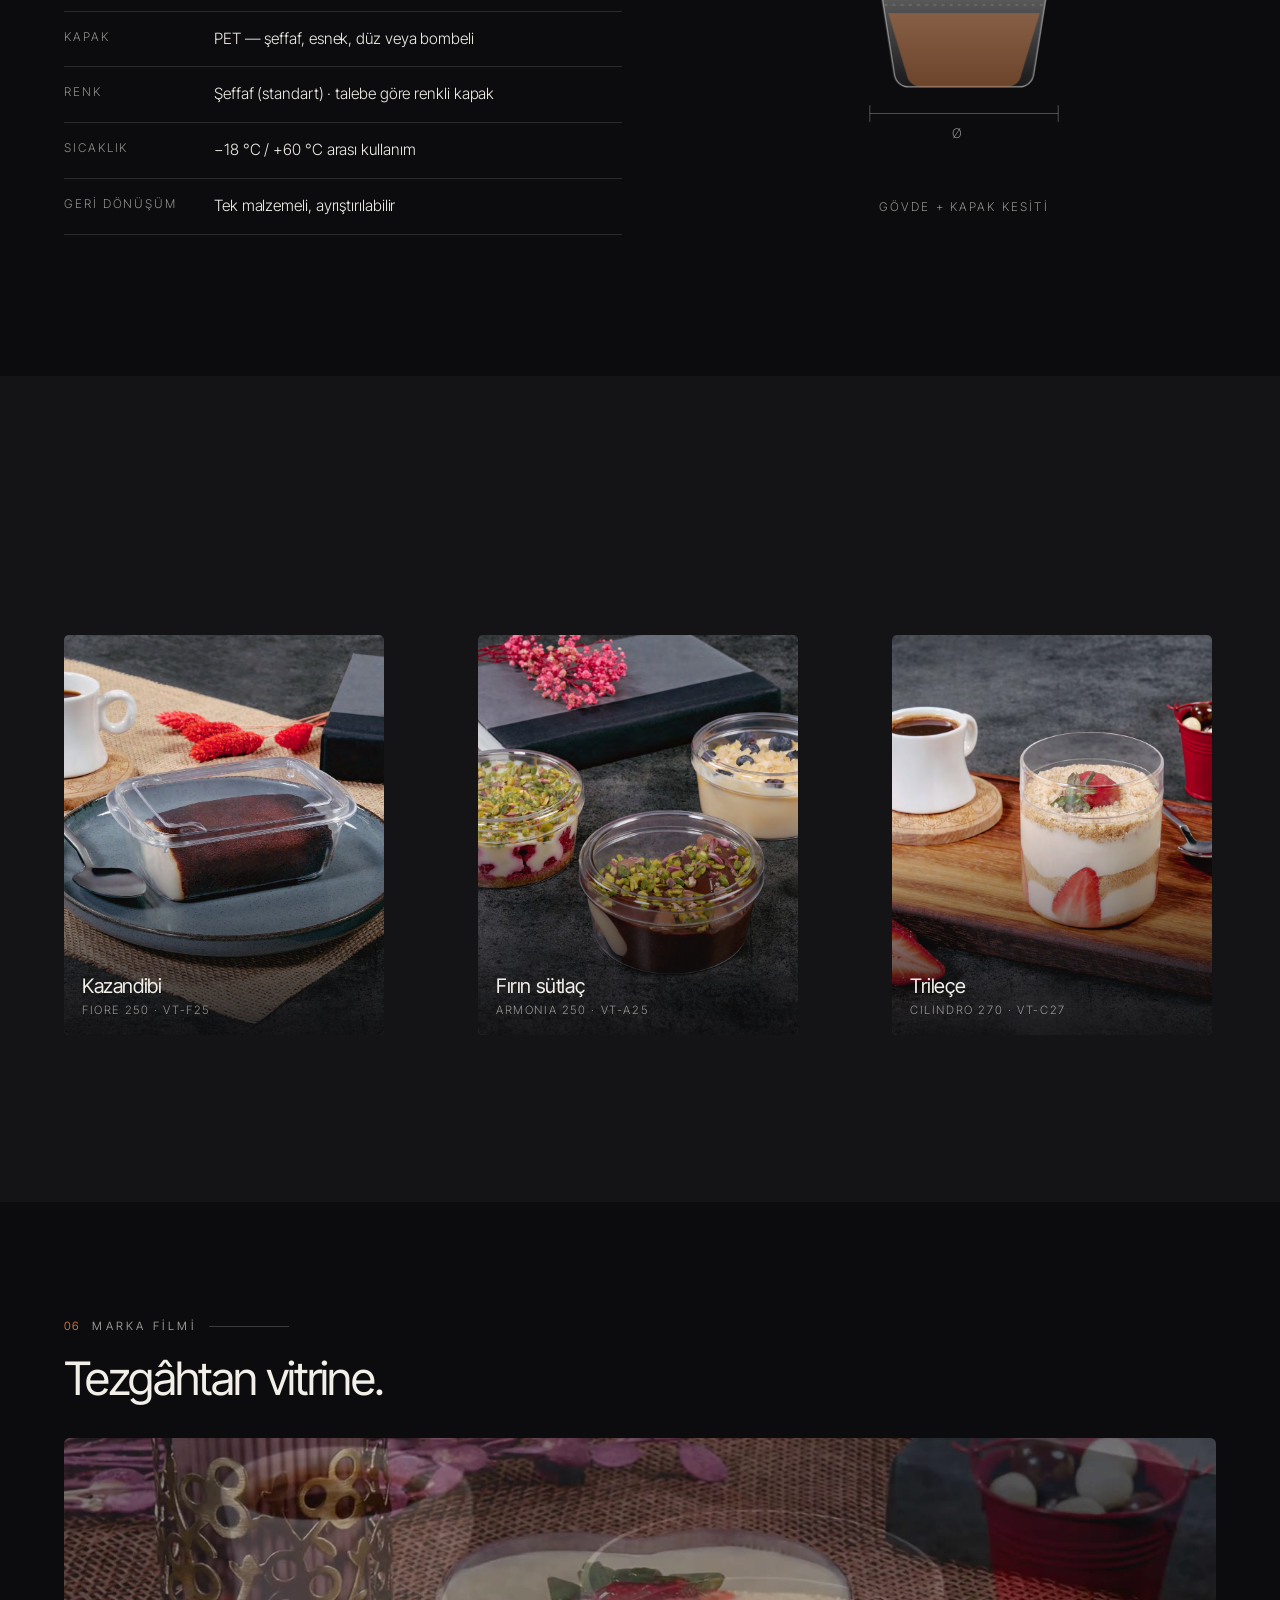
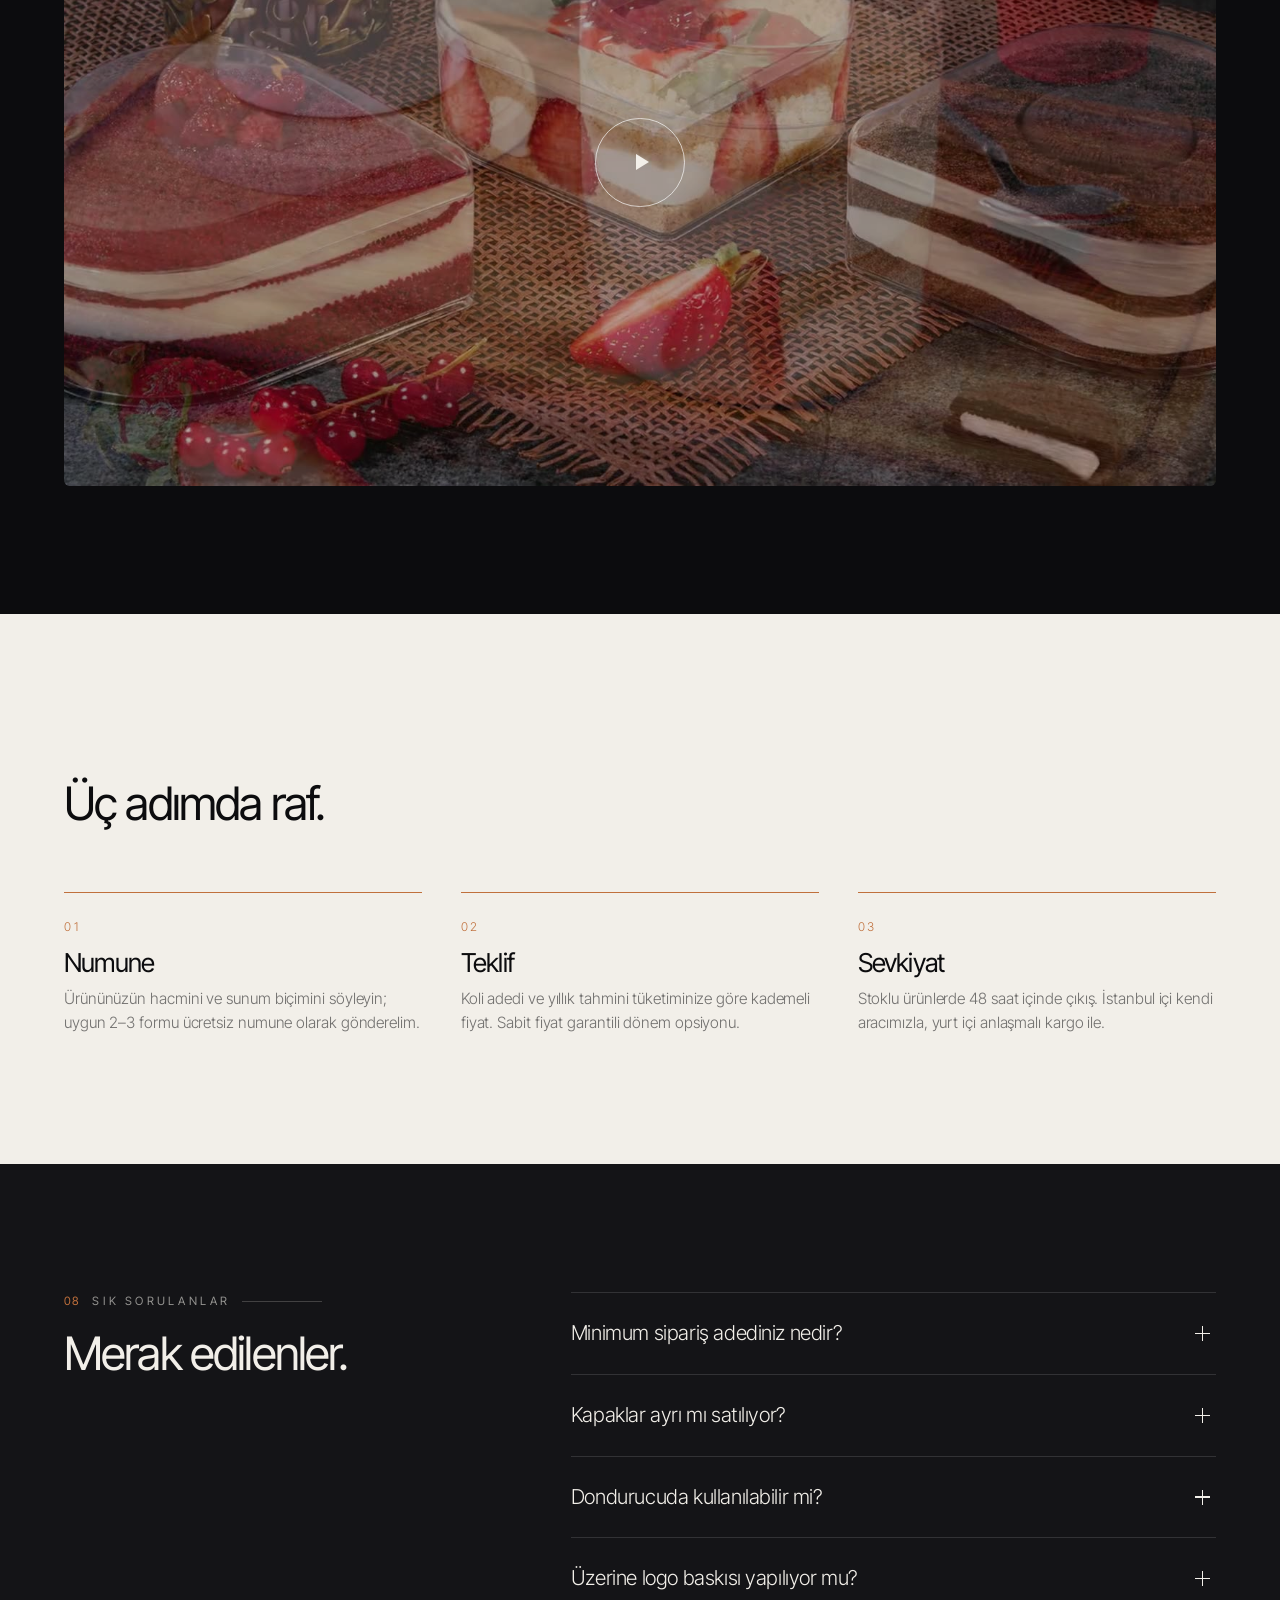
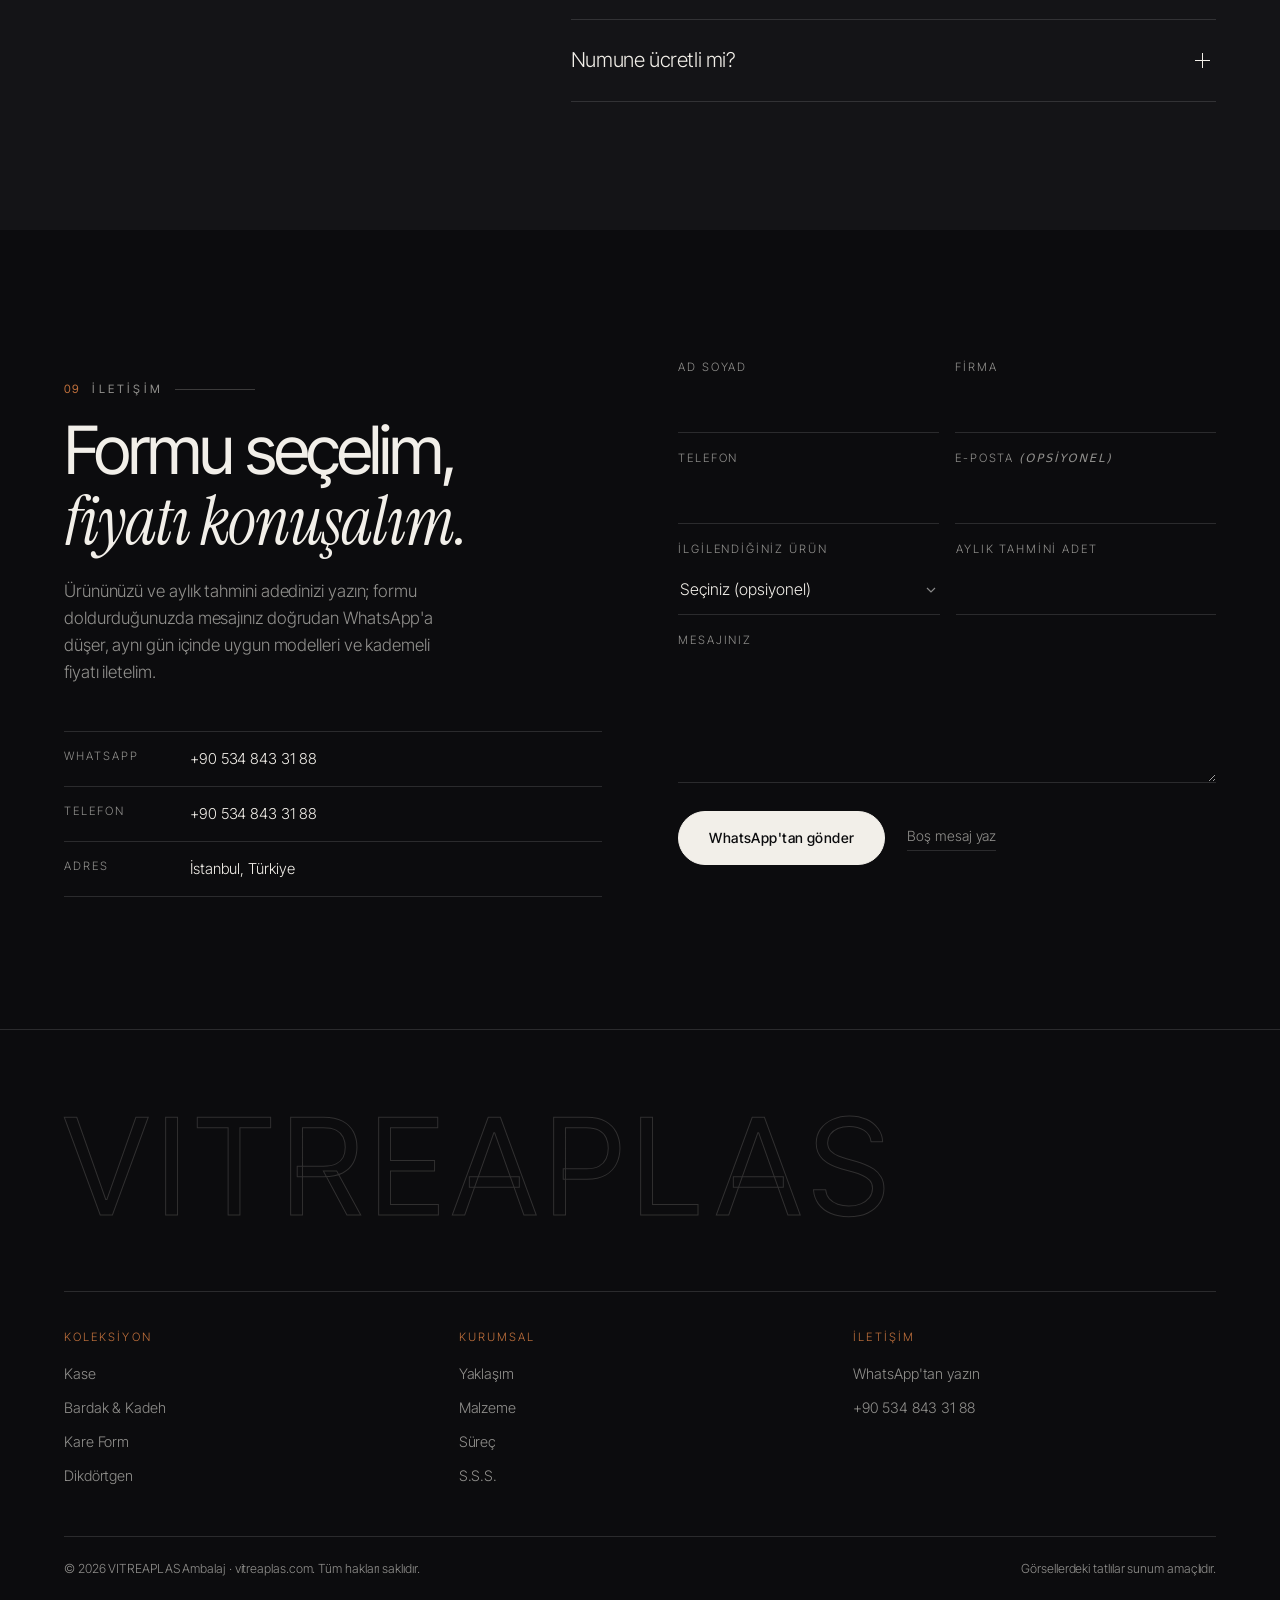
==== commit 28cc7059: "İletişim WhatsApp'a taşındı, ürünler Mayer ad/koduna geçti, panele fiyat modülü eklendi Site - Tüm i" ====
--- a/index.html
+++ b/index.html
@@ -148,7 +148,7 @@
       <div class="coll__side reveal">
         <p class="coll__note">Tüm ölçüler mm; hacimler cc. Koli içi adetler standart sevkiyat
           birimidir. Özel adet ve karma koli talepleriniz için bize yazın.</p>
-        <a class="btn btn--sm" href="vitreaplas-fiyat-listesi.pdf" download>Fiyat kataloğunu indir (PDF)</a>
+        <a class="btn btn--sm" id="waColl" href="#iletisim">WhatsApp'tan fiyat sor</a>
       </div>
     </header>
 
@@ -300,10 +300,10 @@
     <div class="contact__left">
       <p class="eyebrow reveal"><i>09</i> İletişim</p>
       <h2 class="big reveal">Formu seçelim,<br><em>fiyatı konuşalım.</em></h2>
-      <p class="reveal">Ürününüzü ve aylık tahmini adedinizi yazın; aynı gün içinde uygun modelleri
-        ve kademeli fiyat listesini iletelim.</p>
+      <p class="reveal">Ürününüzü ve aylık tahmini adedinizi yazın; formu doldurduğunuzda mesajınız
+        doğrudan WhatsApp'a düşer, aynı gün içinde uygun modelleri ve kademeli fiyatı iletelim.</p>
       <ul class="contact__meta">
-        <li class="reveal"><span>E-posta</span><a href="mailto:info@vitreaplas.com">info@vitreaplas.com</a></li>
+        <li class="reveal"><span>WhatsApp</span><a id="waMeta" href="#" target="_blank" rel="noopener">+90 534 843 31 88</a></li>
         <li class="reveal"><span>Telefon</span><a href="tel:+905348433188">+90 534 843 31 88</a></li>
         <li class="reveal"><span>Adres</span>İstanbul, Türkiye</li>
       </ul>
@@ -316,7 +316,7 @@
       </div>
       <div class="form__row">
         <label class="field"><span>Telefon</span><input name="tel" inputmode="tel" autocomplete="tel"></label>
-        <label class="field"><span>E-posta</span><input name="mail" type="email" required autocomplete="email"></label>
+        <label class="field"><span>E-posta <i>(opsiyonel)</i></span><input name="mail" type="email" autocomplete="email"></label>
       </div>
       <div class="form__row">
         <label class="field"><span>İlgilendiğiniz ürün</span>
@@ -325,9 +325,8 @@
       </div>
       <label class="field"><span>Mesajınız</span><textarea name="mesaj" rows="4"></textarea></label>
       <div class="form__foot">
-        <button type="submit" class="btn btn--light">Teklif iste</button>
-        <a class="wa" id="wa" href="#" target="_blank" rel="noopener">WhatsApp'tan yaz</a>
-        <a class="wa" href="vitreaplas-fiyat-listesi.pdf" download>Fiyat kataloğu (PDF)</a>
+        <button type="submit" class="btn btn--light">WhatsApp'tan gönder</button>
+        <a class="wa" id="wa" href="#" target="_blank" rel="noopener">Boş mesaj yaz</a>
       </div>
       <p class="form__note" id="formNote" role="status"></p>
     </form>
@@ -345,10 +344,9 @@
         <a href="#koleksiyon">Kare Form</a><a href="#koleksiyon">Dikdörtgen</a></div>
       <div><span>Kurumsal</span>
         <a href="#hakkimizda">Yaklaşım</a><a href="#malzeme">Malzeme</a>
-        <a href="#surec">Süreç</a><a href="#sss">S.S.S.</a>
-        <a href="vitreaplas-fiyat-listesi.pdf" download>Fiyat kataloğu (PDF)</a></div>
+        <a href="#surec">Süreç</a><a href="#sss">S.S.S.</a></div>
       <div><span>İletişim</span>
-        <a href="mailto:info@vitreaplas.com">info@vitreaplas.com</a>
+        <a id="waFoot" href="#" target="_blank" rel="noopener">WhatsApp'tan yazın</a>
         <a href="tel:+905348433188">+90 534 843 31 88</a></div>
     </div>
     <div class="foot__bar">
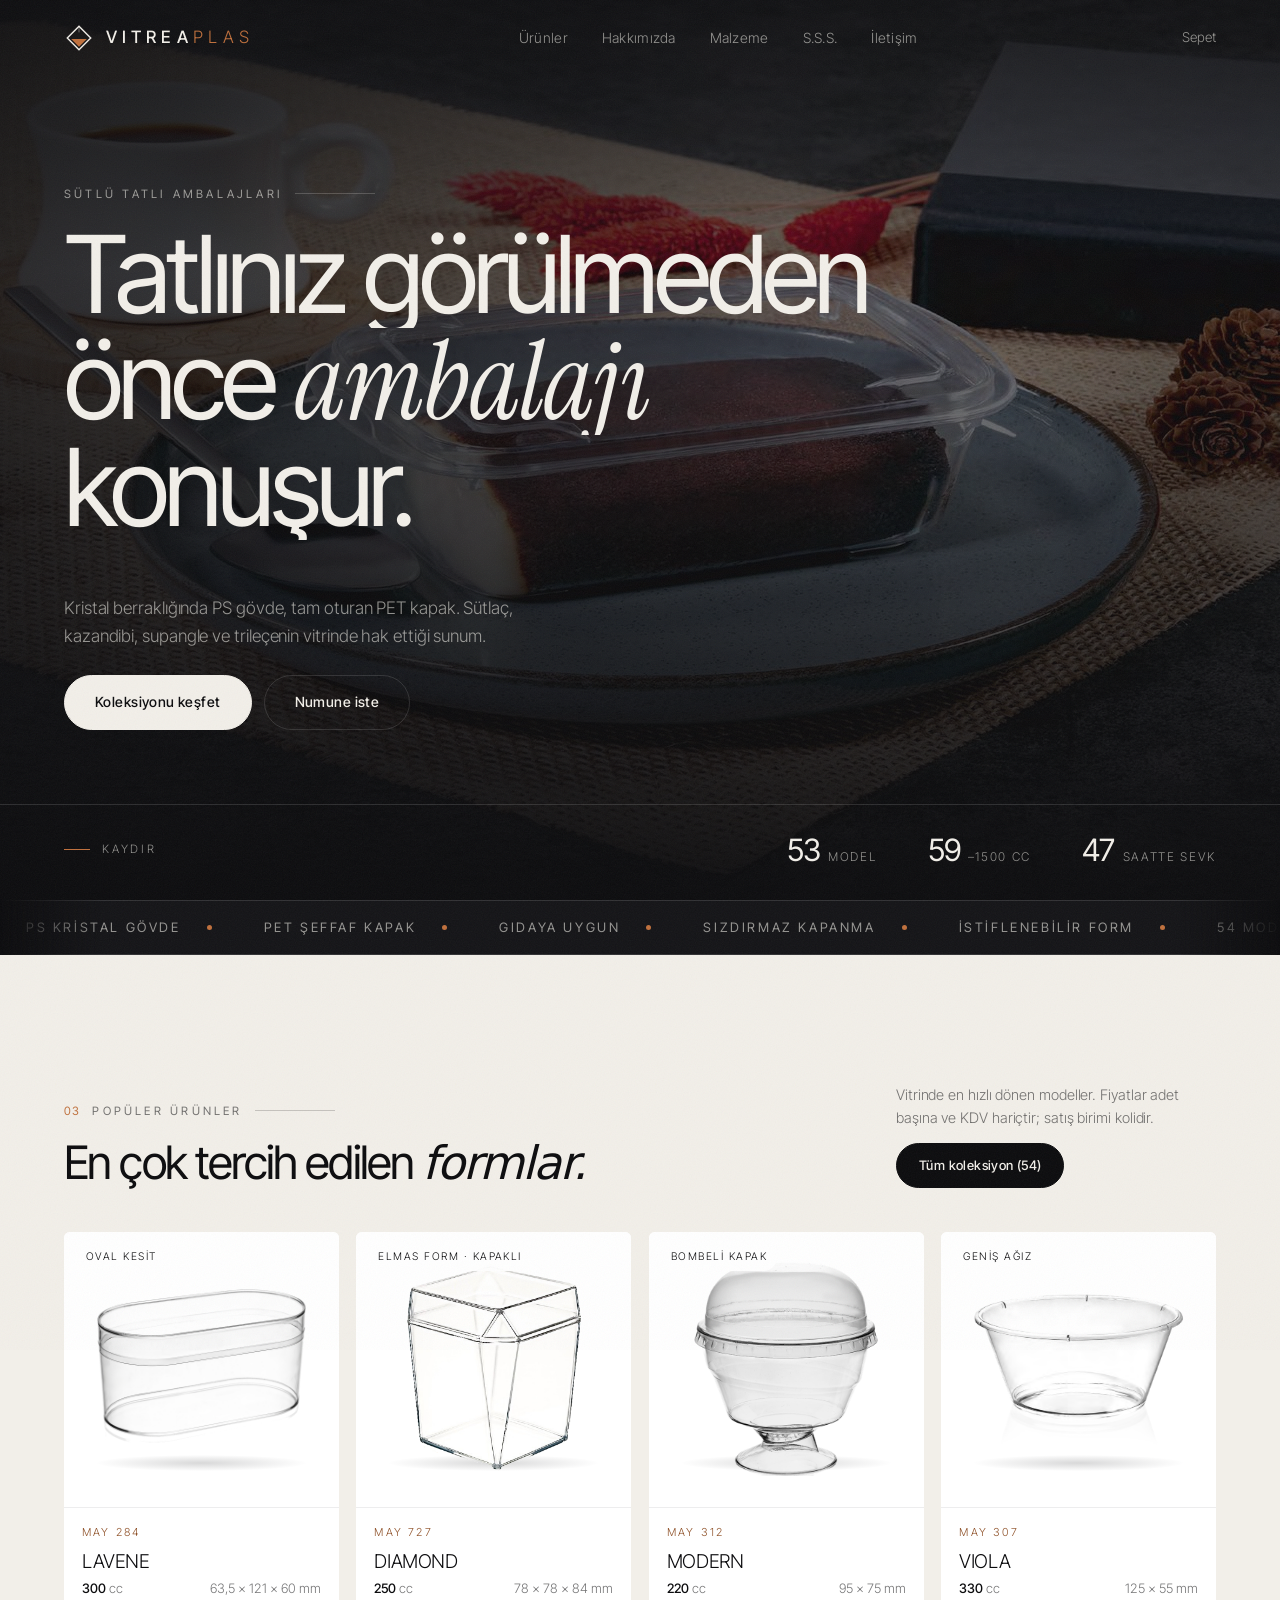
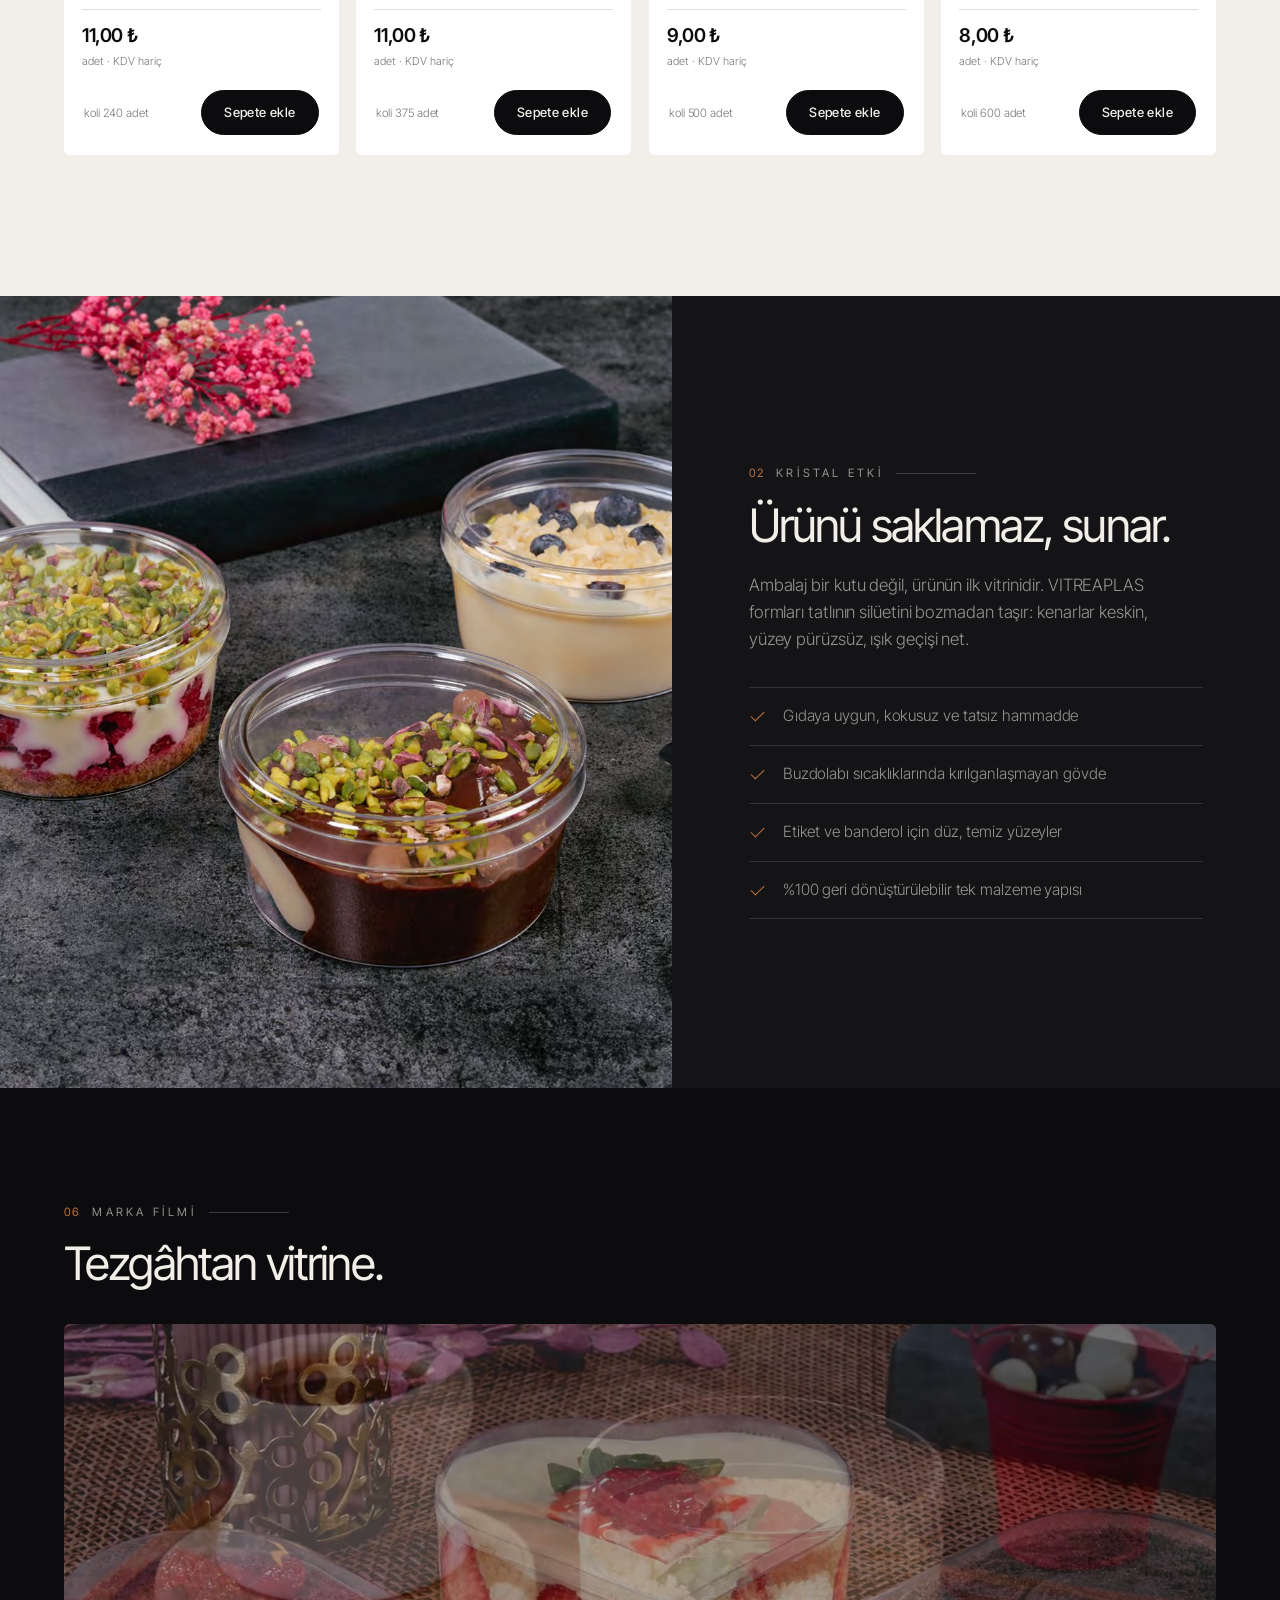
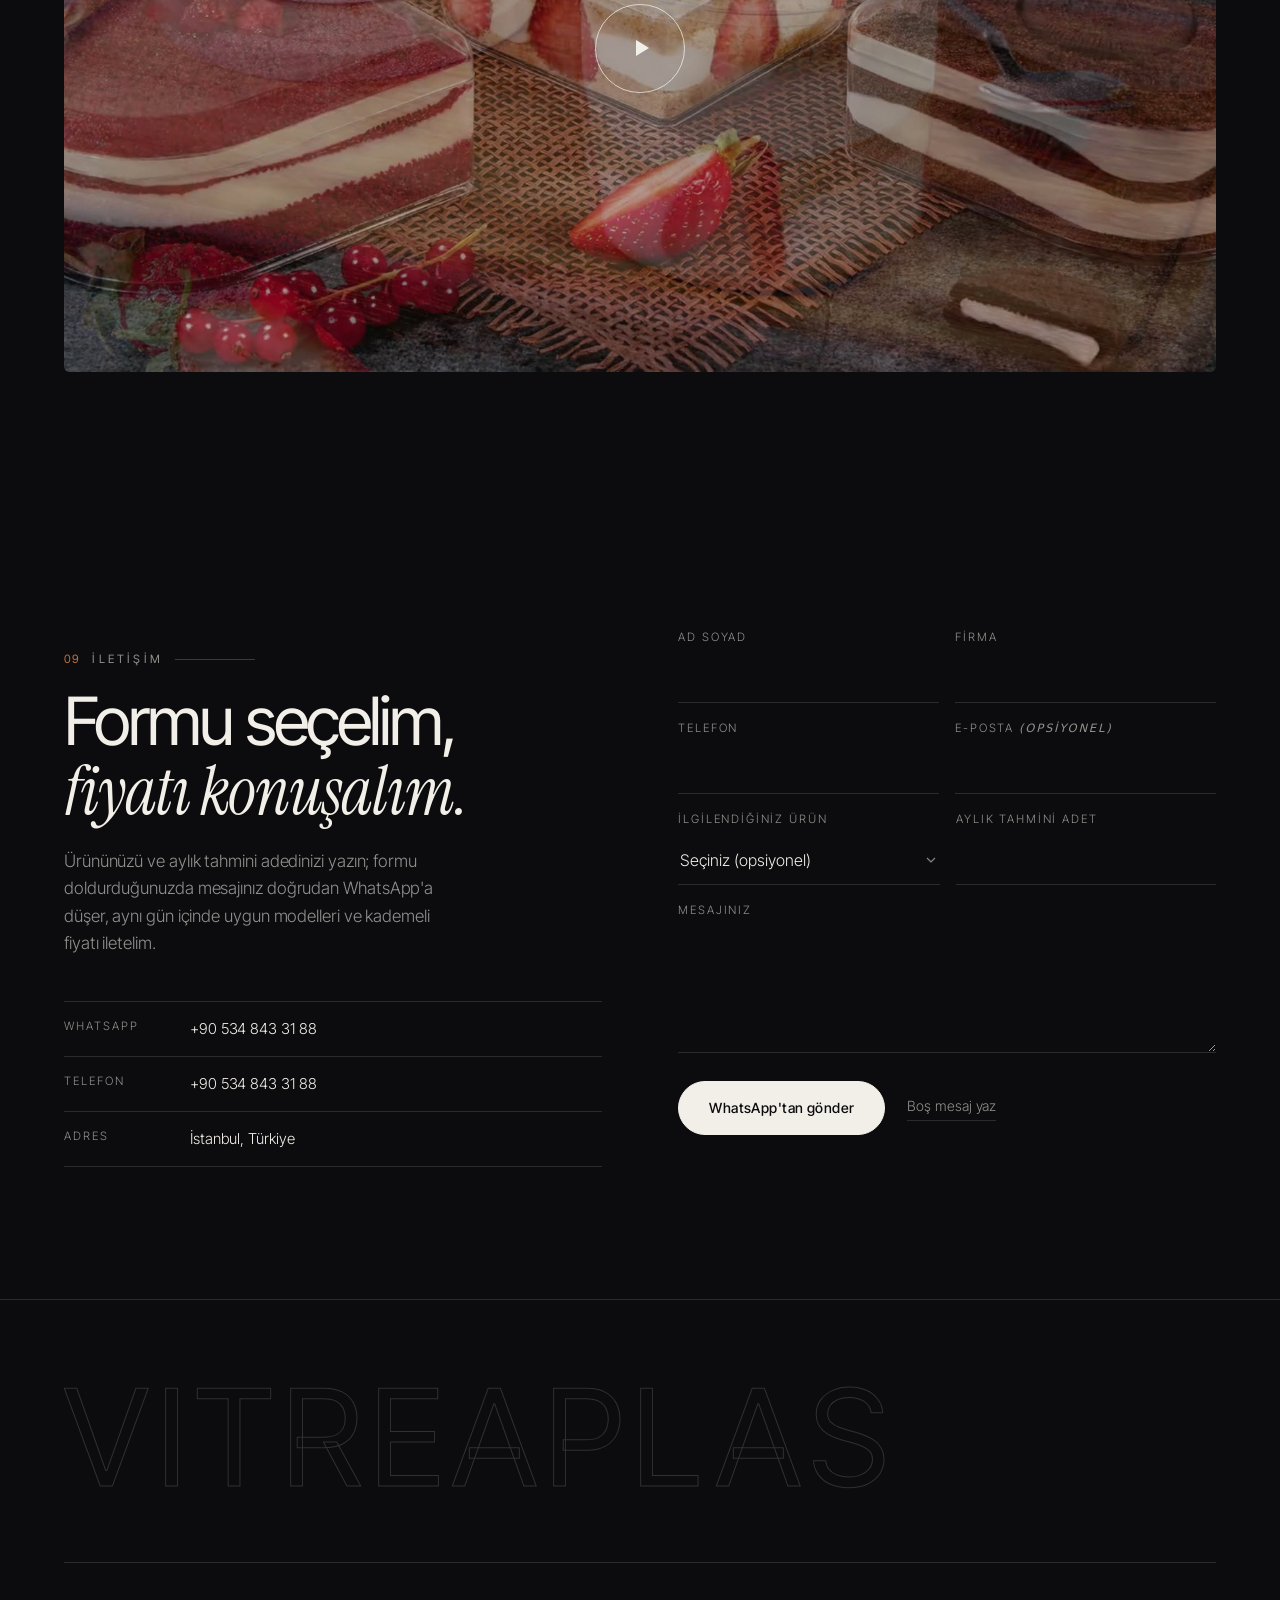
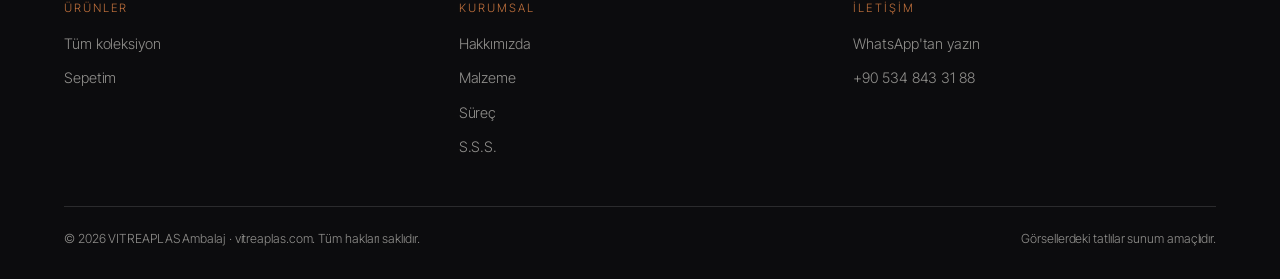
==== commit 6b9ad0aa: "Site çok sayfalı e-ticarete dönüştürüldü: fiyatlar, sepet, üyelik ve sipariş takibi Sayfalar - index" ====
--- a/index.html
+++ b/index.html
@@ -1,393 +1,252 @@
-<!DOCTYPE html>
-<html lang="tr">
-<head>
-<meta charset="utf-8">
-<meta name="viewport" content="width=device-width, initial-scale=1">
-<title>VITREAPLAS — Sütlü Tatlı Ambalajları</title>
-<meta name="description" content="Sütlü tatlılar için kristal berraklığında PS gövde ve PET kapak ambalajları. Sütlaç, kazandibi, supangle, trileçe, magnolia ve profiterol için 38 model.">
-<meta name="theme-color" content="#0C0C0E">
-<link rel="preconnect" href="https://fonts.googleapis.com">
-<link rel="preconnect" href="https://fonts.gstatic.com" crossorigin>
-<link href="https://fonts.googleapis.com/css2?family=Inter+Tight:wght@300;400;500;600&family=Instrument+Serif:ital@0;1&display=swap" rel="stylesheet">
-<link rel="stylesheet" href="assets/css/style.css">
-<link rel="icon" href="data:image/svg+xml,<svg xmlns='http://www.w3.org/2000/svg' viewBox='0 0 64 64'><rect width='64' height='64' rx='12' fill='%230C0C0E'/><path d='M32 10 L54 32 L32 54 L10 32 Z' stroke='%23F2EFE9' stroke-width='3' fill='none'/><path d='M32 48 L18 34 L46 34 Z' fill='%23C0703C'/></svg>">
-</head>
-<body>
-
-<div class="grain" aria-hidden="true"></div>
-<div class="scrollbar" aria-hidden="true"><span id="scrollbarFill"></span></div>
-
-<!-- ============ NAV ============ -->
-<header class="nav" id="nav">
-  <div class="nav__in">
-    <a href="#top" class="brand" aria-label="VITREAPLAS ana sayfa">
-      <img class="brand__logo" src="assets/img/logo-mark.svg" alt="" aria-hidden="true">
-      <span class="brand__txt">VITREA<b>PLAS</b></span>
-    </a>
-    <nav class="nav__links" aria-label="Ana menü">
-      <a href="#koleksiyon">Koleksiyon</a>
-      <a href="#malzeme">Malzeme</a>
-      <a href="#kullanim">Kullanım</a>
-      <a href="#surec">Süreç</a>
-      <a href="#sss">S.S.S.</a>
-    </nav>
-    <div class="nav__right">
-      <a href="#iletisim" class="btn btn--sm">Teklif Al</a>
-      <button class="burger" id="burger" aria-label="Menüyü aç" aria-expanded="false">
-        <span></span><span></span>
-      </button>
-    </div>
-  </div>
-</header>
-
-<div class="menu" id="menu" aria-hidden="true">
-  <div class="menu__in">
-    <a href="#koleksiyon"><i>01</i> Koleksiyon</a>
-    <a href="#malzeme"><i>02</i> Malzeme</a>
-    <a href="#kullanim"><i>03</i> Kullanım</a>
-    <a href="#surec"><i>04</i> Süreç</a>
-    <a href="#sss"><i>05</i> S.S.S.</a>
-    <a href="#iletisim"><i>06</i> İletişim</a>
-  </div>
-</div>
-
-<main id="top">
-
-<!-- ============ HERO ============ -->
-<section class="hero">
-  <div class="hero__media">
-    <video class="hero__video" id="heroVideo" autoplay muted loop playsinline preload="metadata"
-           poster="assets/video/vitrea-hero.jpg">
-      <source src="assets/video/vitrea-hero-720.mp4" type="video/mp4">
-    </video>
-    <div class="hero__veil"></div>
-  </div>
-
-  <div class="hero__in">
-    <p class="eyebrow reveal">Sütlü tatlı ambalajları</p>
-    <h1 class="hero__title">
-      <span class="ln"><span>Tatlınız görülmeden</span></span>
-      <span class="ln"><span>önce <em>ambalajı</em></span></span>
-      <span class="ln"><span>konuşur.</span></span>
-    </h1>
-    <p class="hero__lead reveal">Kristal berraklığında PS gövde, tam oturan PET kapak.
-      Sütlaç, kazandibi, supangle ve trileçenin vitrinde hak ettiği sunum.</p>
-    <div class="hero__cta reveal">
-      <a href="#koleksiyon" class="btn">Koleksiyonu keşfet</a>
-      <a href="#iletisim" class="btn btn--ghost">Numune iste</a>
-    </div>
-  </div>
-
-  <div class="hero__foot">
-    <div class="hero__scroll"><span></span>Kaydır</div>
-    <ul class="hero__stats">
-      <li><b data-count="36" id="stModel">0</b><span>model</span></li>
-      <li><b data-count="60" id="stMin">0</b><span id="stMax">–1130 cc</span></li>
-      <li><b data-count="48">0</b><span>saatte sevk</span></li>
-    </ul>
-  </div>
-</section>
-
-<!-- ============ TICKER ============ -->
-<div class="ticker" aria-hidden="true">
-  <div class="ticker__row" id="ticker"></div>
-</div>
-
-<!-- ============ MANIFESTO ============ -->
-<section class="manifesto section--paper" id="hakkimizda">
-  <div class="wrap">
-    <p class="eyebrow reveal"><i>01</i> Yaklaşım</p>
-    <h2 class="big words">Bir tatlı, tezgâhta önce gözle tadılır. Biz o ilk saniyeyi <em>berraklaştırıyoruz.</em></h2>
-    <div class="mani__grid">
-      <article class="mani__col reveal">
-        <span class="num">01</span>
-        <h3>Optik berraklık</h3>
-        <p>Yüksek şeffaflıkta polistiren gövde; kremanın rengini, sosun parlaklığını, katmanın çizgisini olduğu gibi geçirir. Buğulanmayan yüzey dokusu.</p>
-      </article>
-      <article class="mani__col reveal">
-        <span class="num">02</span>
-        <h3>Tam kapanma</h3>
-        <p>Gövde ile kapak arasında ölçü toleransı milimetrenin altında. Taşımada dökülmeyen, açıldığında tak diye ayrılan bir kilit hissi.</p>
-      </article>
-      <article class="mani__col reveal">
-        <span class="num">03</span>
-        <h3>Vitrinde düzen</h3>
-        <p>İstiflenebilir formlar, standart koli ölçüleri. Dolapta hizalı bir vitrin, depoda öngörülebilir bir hacim.</p>
-      </article>
-    </div>
-  </div>
-</section>
-
-<!-- ============ KRİSTAL ETKİ ============ -->
-<section class="split">
-  <div class="split__media">
-    <img src="assets/img/sahne/armonia.jpg" alt="Kristal kaselerde katmanlı sütlü tatlı sunumu" loading="lazy">
-  </div>
-  <div class="split__text">
-    <p class="eyebrow reveal"><i>02</i> Kristal etki</p>
-    <h2 class="mid reveal">Ürünü saklamaz, sunar.</h2>
-    <p class="reveal">Ambalaj bir kutu değil, ürünün ilk vitrinidir. VITREAPLAS formları tatlının silüetini
-      bozmadan taşır: kenarlar keskin, yüzey pürüzsüz, ışık geçişi net.</p>
-    <ul class="ticks">
-      <li class="reveal">Gıdaya uygun, kokusuz ve tatsız hammadde</li>
-      <li class="reveal">Buzdolabı sıcaklıklarında kırılganlaşmayan gövde</li>
-      <li class="reveal">Etiket ve banderol için düz, temiz yüzeyler</li>
-      <li class="reveal">%100 geri dönüştürülebilir tek malzeme yapısı</li>
-    </ul>
-  </div>
-</section>
-
-<!-- ============ KOLEKSİYON ============ -->
-<section class="section--paper coll" id="koleksiyon">
-  <div class="wrap">
-    <header class="coll__head">
-      <div>
-        <p class="eyebrow reveal"><i>03</i> Koleksiyon</p>
-        <h2 class="mid reveal"><span id="collCount">36</span> form, tek bir dil.</h2>
-      </div>
-      <div class="coll__side reveal">
-        <p class="coll__note">Tüm ölçüler mm; hacimler cc. Koli içi adetler standart sevkiyat
-          birimidir. Özel adet ve karma koli talepleriniz için bize yazın.</p>
-        <a class="btn btn--sm" id="waColl" href="#iletisim">WhatsApp'tan fiyat sor</a>
-      </div>
-    </header>
-
-    <div class="filters" id="filters">
-      <div class="filters__row" data-group="cat">
-        <button class="chip is-on" data-val="all">Tümü</button>
-        <button class="chip" data-val="kase">Kase</button>
-        <button class="chip" data-val="bardak">Bardak &amp; Kadeh</button>
-        <button class="chip" data-val="kare">Kare Form</button>
-        <button class="chip" data-val="dikdortgen">Dikdörtgen</button>
-        <button class="chip" data-val="ozel">Özel Form</button>
-      </div>
-      <div class="filters__row filters__row--alt" data-group="vol">
-        <button class="chip is-on" data-val="all">Tüm hacimler</button>
-        <button class="chip" data-val="s">0–200 cc</button>
-        <button class="chip" data-val="m">200–300 cc</button>
-        <button class="chip" data-val="l">300 cc +</button>
-      </div>
-    </div>
-
-    <div class="grid" id="grid"></div>
-    <p class="grid__empty" id="gridEmpty" hidden>Bu filtrede ürün yok. Filtreyi genişletin.</p>
-  </div>
-</section>
-
-<!-- ============ MALZEME ============ -->
-<section class="tech" id="malzeme">
-  <div class="wrap tech__in">
-    <div class="tech__text">
-      <p class="eyebrow reveal"><i>04</i> Malzeme &amp; yapı</p>
-      <h2 class="mid reveal">İki parça, tek geometri.</h2>
-      <p class="reveal">Gövde yüksek şeffaflıkta PS, kapak esnek ve şeffaf PET. İki malzeme
-        birbirini tamamlayacak toleransta üretilir: kapak baskıyla oturur, çekmeyle açılır.</p>
-      <dl class="specs">
-        <div class="reveal"><dt>Gövde</dt><dd>PS — kristal polistiren, gıdaya uygun</dd></div>
-        <div class="reveal"><dt>Kapak</dt><dd>PET — şeffaf, esnek, düz veya bombeli</dd></div>
-        <div class="reveal"><dt>Renk</dt><dd>Şeffaf (standart) · talebe göre renkli kapak</dd></div>
-        <div class="reveal"><dt>Sıcaklık</dt><dd>−18 °C / +60 °C arası kullanım</dd></div>
-        <div class="reveal"><dt>Geri dönüşüm</dt><dd>Tek malzemeli, ayrıştırılabilir</dd></div>
-      </dl>
-    </div>
-
-    <figure class="tech__fig" aria-hidden="true">
-      <svg viewBox="0 0 420 420" class="diagram" id="diagram">
-        <defs>
-          <linearGradient id="gl" x1="0" y1="0" x2="0" y2="1">
-            <stop offset="0" stop-color="#ffffff" stop-opacity=".55"/>
-            <stop offset="1" stop-color="#ffffff" stop-opacity=".06"/>
-          </linearGradient>
-        </defs>
-        <g class="dg dg--lid">
-          <path d="M110 150 h200 l-14 -34 a10 10 0 0 0 -9 -6 h-154 a10 10 0 0 0 -9 6 z"
-                fill="url(#gl)" stroke="rgba(255,255,255,.55)" stroke-width="1.2"/>
-        </g>
-        <g class="dg dg--body">
-          <path d="M118 168 h184 l-24 150 a14 14 0 0 1 -14 12 h-108 a14 14 0 0 1 -14 -12 z"
-                fill="url(#gl)" stroke="rgba(255,255,255,.55)" stroke-width="1.2"/>
-          <path d="M132 250 h156" stroke="rgba(255,255,255,.22)" stroke-width="1" stroke-dasharray="3 5"/>
-        </g>
-        <g class="dg dg--fill">
-          <path d="M136 258 h148 l-18 60 a14 14 0 0 1 -14 12 h-84 a14 14 0 0 1 -14 -12 z"
-                fill="rgba(192,112,60,.5)"/>
-        </g>
-        <g class="dg--lines" stroke="rgba(255,255,255,.28)" stroke-width="1">
-          <line x1="330" y1="132" x2="372" y2="132"/><line x1="330" y1="240" x2="372" y2="240"/>
-          <line x1="372" y1="132" x2="372" y2="240"/>
-        </g>
-        <text x="380" y="190" fill="rgba(255,255,255,.5)" font-size="13" font-family="Inter Tight, sans-serif">H</text>
-        <g class="dg--lines" stroke="rgba(255,255,255,.28)" stroke-width="1">
-          <line x1="118" y1="356" x2="302" y2="356"/>
-          <line x1="118" y1="348" x2="118" y2="364"/><line x1="302" y1="348" x2="302" y2="364"/>
-        </g>
-        <text x="203" y="380" fill="rgba(255,255,255,.5)" font-size="13" text-anchor="middle" font-family="Inter Tight, sans-serif">Ø</text>
-      </svg>
-      <figcaption>Gövde + kapak kesiti</figcaption>
-    </figure>
-  </div>
-</section>
-
-<!-- ============ KULLANIM ============ -->
-<section class="use" id="kullanim">
-  <div class="wrap use__head">
-    <p class="eyebrow reveal"><i>05</i> Kullanım alanları</p>
-    <h2 class="mid reveal">Hangi tatlı, hangi form?</h2>
-  </div>
-  <div class="rail" id="rail"></div>
-</section>
-
-<!-- ============ FİLM ============ -->
-<section class="film">
-  <div class="wrap">
-    <p class="eyebrow reveal"><i>06</i> Marka filmi</p>
-    <h2 class="mid reveal">Tezgâhtan vitrine.</h2>
-  </div>
-  <figure class="film__box reveal">
-    <video id="filmVideo" muted loop playsinline preload="none"
-           poster="assets/video/vitrea-film.jpg">
-      <source src="assets/video/vitrea-hero.mp4" type="video/mp4">
-    </video>
-    <button class="film__btn" id="filmBtn" aria-label="Filmi oynat"><span></span></button>
-  </figure>
-</section>
-
-<!-- ============ SÜREÇ ============ -->
-<section class="section--paper steps" id="surec">
-  <div class="wrap">
-    <p class="eyebrow reveal"><i>07</i> Süreç</p>
-    <h2 class="mid reveal">Üç adımda raf.</h2>
-    <ol class="steps__list">
-      <li class="reveal"><span>01</span><h3>Numune</h3>
-        <p>Ürününüzün hacmini ve sunum biçimini söyleyin; uygun 2–3 formu ücretsiz numune olarak gönderelim.</p></li>
-      <li class="reveal"><span>02</span><h3>Teklif</h3>
-        <p>Koli adedi ve yıllık tahmini tüketiminize göre kademeli fiyat. Sabit fiyat garantili dönem opsiyonu.</p></li>
-      <li class="reveal"><span>03</span><h3>Sevkiyat</h3>
-        <p>Stoklu ürünlerde 48 saat içinde çıkış. İstanbul içi kendi aracımızla, yurt içi anlaşmalı kargo ile.</p></li>
-    </ol>
-  </div>
-</section>
-
-<!-- ============ SSS ============ -->
-<section class="faq" id="sss">
-  <div class="wrap faq__in">
-    <div class="faq__side">
-      <p class="eyebrow reveal"><i>08</i> Sık sorulanlar</p>
-      <h2 class="mid reveal">Merak edilenler.</h2>
-    </div>
-    <div class="acc" id="acc">
-      <details class="reveal"><summary>Minimum sipariş adediniz nedir?</summary>
-        <p>Stoktaki modellerde minimum 1 koli. Karma koli (aynı sevkiyatta farklı modeller) mümkündür.
-           Özel renk veya özel kalıp taleplerinde minimum adet ürüne göre değişir.</p></details>
-      <details class="reveal"><summary>Kapaklar ayrı mı satılıyor?</summary>
-        <p>Evet. Gövde ve kapak ayrı koli birimleriyle sevk edilir; böylece elinizde kalan parçaya göre
-           yalnızca ihtiyacınız olanı tamamlarsınız. Ürün kartlarında kapak koli adetleri ayrıca belirtilir.</p></details>
-      <details class="reveal"><summary>Dondurucuda kullanılabilir mi?</summary>
-        <p>PS gövde −18 °C'ye kadar kullanıma uygundur. Şoklama sonrası uzun süreli dondurucu saklamada
-           kapaklı modelleri tercih etmenizi öneririz.</p></details>
-      <details class="reveal"><summary>Üzerine logo baskısı yapılıyor mu?</summary>
-        <p>Ambalaj üzerine doğrudan baskı yerine banderol ve etiket çözümü öneriyoruz: hem daha ekonomik
-           hem de ürün değiştikçe tasarımı güncelleyebiliyorsunuz. Etiket ölçüsü için form yüzeylerini paylaşıyoruz.</p></details>
-      <details class="reveal"><summary>Numune ücretli mi?</summary>
-        <p>İlk numune seti ücretsizdir; kargo alıcı ödemelidir. Üç modele kadar numune gönderiyoruz.</p></details>
-    </div>
-  </div>
-</section>
-
-<!-- ============ İLETİŞİM ============ -->
-<section class="contact" id="iletisim">
-  <div class="wrap contact__in">
-    <div class="contact__left">
-      <p class="eyebrow reveal"><i>09</i> İletişim</p>
-      <h2 class="big reveal">Formu seçelim,<br><em>fiyatı konuşalım.</em></h2>
-      <p class="reveal">Ürününüzü ve aylık tahmini adedinizi yazın; formu doldurduğunuzda mesajınız
-        doğrudan WhatsApp'a düşer, aynı gün içinde uygun modelleri ve kademeli fiyatı iletelim.</p>
-      <ul class="contact__meta">
-        <li class="reveal"><span>WhatsApp</span><a id="waMeta" href="#" target="_blank" rel="noopener">+90 534 843 31 88</a></li>
-        <li class="reveal"><span>Telefon</span><a href="tel:+905348433188">+90 534 843 31 88</a></li>
-        <li class="reveal"><span>Adres</span>İstanbul, Türkiye</li>
-      </ul>
-    </div>
-
-    <form class="form reveal" id="form" novalidate>
-      <div class="form__row">
-        <label class="field"><span>Ad Soyad</span><input name="ad" required autocomplete="name"></label>
-        <label class="field"><span>Firma</span><input name="firma" autocomplete="organization"></label>
-      </div>
-      <div class="form__row">
-        <label class="field"><span>Telefon</span><input name="tel" inputmode="tel" autocomplete="tel"></label>
-        <label class="field"><span>E-posta <i>(opsiyonel)</i></span><input name="mail" type="email" autocomplete="email"></label>
-      </div>
-      <div class="form__row">
-        <label class="field"><span>İlgilendiğiniz ürün</span>
-          <select name="urun" id="formUrun"><option value="">Seçiniz (opsiyonel)</option></select></label>
-        <label class="field"><span>Aylık tahmini adet</span><input name="adet" inputmode="numeric"></label>
-      </div>
-      <label class="field"><span>Mesajınız</span><textarea name="mesaj" rows="4"></textarea></label>
-      <div class="form__foot">
-        <button type="submit" class="btn btn--light">WhatsApp'tan gönder</button>
-        <a class="wa" id="wa" href="#" target="_blank" rel="noopener">Boş mesaj yaz</a>
-      </div>
-      <p class="form__note" id="formNote" role="status"></p>
-    </form>
-  </div>
-</section>
-
-</main>
-
-<footer class="foot">
-  <div class="wrap">
-    <div class="foot__mark">VITREAPLAS</div>
-    <div class="foot__cols">
-      <div><span>Koleksiyon</span>
-        <a href="#koleksiyon">Kase</a><a href="#koleksiyon">Bardak &amp; Kadeh</a>
-        <a href="#koleksiyon">Kare Form</a><a href="#koleksiyon">Dikdörtgen</a></div>
-      <div><span>Kurumsal</span>
-        <a href="#hakkimizda">Yaklaşım</a><a href="#malzeme">Malzeme</a>
-        <a href="#surec">Süreç</a><a href="#sss">S.S.S.</a></div>
-      <div><span>İletişim</span>
-        <a id="waFoot" href="#" target="_blank" rel="noopener">WhatsApp'tan yazın</a>
-        <a href="tel:+905348433188">+90 534 843 31 88</a></div>
-    </div>
-    <div class="foot__bar">
-      <p>© <span id="yil">2026</span> VITREAPLAS Ambalaj · vitreaplas.com. Tüm hakları saklıdır.</p>
-      <p>Görsellerdeki tatlılar sunum amaçlıdır.</p>
-    </div>
-  </div>
-</footer>
-
-<!-- ============ ÜRÜN PANELİ ============ -->
-<div class="panel" id="panel" aria-hidden="true" role="dialog" aria-modal="true" aria-label="Ürün detayı">
-  <div class="panel__bg" data-close></div>
-  <aside class="panel__box">
-    <button class="panel__x" data-close aria-label="Kapat">&times;</button>
-    <div class="panel__body" id="panelBody"></div>
-  </aside>
-</div>
-
-<!-- ============ HESAP ============ -->
-<div class="acct" id="acct" aria-hidden="true" role="dialog" aria-modal="true" aria-label="Hesap">
-  <div class="acct__bg" data-aclose></div>
-  <div class="acct__box">
-    <button class="panel__x" data-aclose aria-label="Kapat">&times;</button>
-    <div class="acct__tabs">
-      <button class="is-on" data-atab="login">Giriş yap</button>
-      <button data-atab="register">Hesap aç</button>
-    </div>
-    <form id="acctForm" novalidate>
-      <label class="field acct__adfield" hidden><span>Ad Soyad</span><input name="ad" autocomplete="name"></label>
-      <label class="field"><span>E-posta</span><input name="email" type="email" required autocomplete="email"></label>
-      <label class="field"><span>Şifre</span><input name="password" type="password" required autocomplete="current-password"></label>
-      <button type="submit" class="btn btn--light" style="width:100%">Giriş yap</button>
-      <p class="form__note" id="acctNote" role="status"></p>
-    </form>
-    <p class="acct__hint">Yorum yazabilmek için hesabınızın <b>satın alma kaydıyla eşleştirilmesi</b> gerekir;
-      siparişiniz varsa WhatsApp'tan bize hesabınızın e-postasını yazmanız yeterli.</p>
-  </div>
-</div>
-
-<script src="assets/js/products.js"></script>
-<script src="assets/js/reviews.js"></script>
-<script src="assets/js/main.js"></script>
-</body>
-</html>
+<!DOCTYPE html>
+<html lang="tr">
+<head>
+<meta charset="utf-8">
+<meta name="viewport" content="width=device-width, initial-scale=1">
+<title>VITREAPLAS — Sütlü Tatlı Ambalajları</title>
+<meta name="description" content="Sütlü tatlılar için kristal berraklığında PS gövde ve PET kapak ambalajları. Sütlaç, kazandibi, supangle, trileçe, magnolia ve profiterol için 54 model.">
+<meta name="theme-color" content="#0C0C0E">
+<link rel="preconnect" href="https://fonts.googleapis.com">
+<link rel="preconnect" href="https://fonts.gstatic.com" crossorigin>
+<link href="https://fonts.googleapis.com/css2?family=Inter+Tight:wght@300;400;500;600&family=Instrument+Serif:ital@0;1&display=swap" rel="stylesheet">
+<link rel="stylesheet" href="assets/css/style.css">
+<link rel="icon" href="data:image/svg+xml,<svg xmlns='http://www.w3.org/2000/svg' viewBox='0 0 64 64'><rect width='64' height='64' rx='12' fill='%230C0C0E'/><path d='M32 10 L54 32 L32 54 L10 32 Z' stroke='%23F2EFE9' stroke-width='3' fill='none'/><path d='M32 48 L18 34 L46 34 Z' fill='%23C0703C'/></svg>">
+<script src="assets/js/ortam.js"></script>
+</head>
+<body class="sayfa">
+
+<div class="grain" aria-hidden="true"></div>
+<div class="scrollbar" aria-hidden="true"><span id="scrollbarFill"></span></div>
+
+<header class="nav is-solid" id="nav">
+  <div class="nav__in">
+    <a href="index.html" class="brand" aria-label="VITREAPLAS ana sayfa">
+      <img class="brand__logo" src="assets/img/logo-mark.svg" alt="" aria-hidden="true">
+      <span class="brand__txt">VITREA<b>PLAS</b></span>
+    </a>
+    <nav class="nav__links" aria-label="Ana menü">
+      <a href="urunler.html">Ürünler</a>
+      <a href="hakkimizda.html">Hakkımızda</a>
+      <a href="hakkimizda.html#malzeme">Malzeme</a>
+      <a href="hakkimizda.html#sss">S.S.S.</a>
+      <a href="index.html#iletisim">İletişim</a>
+    </nav>
+    <div class="nav__right">
+      <a href="hesap.html" class="nav__lnk srv-only">Hesabım</a>
+      <a href="sepet.html" class="nav__sepet">Sepet<b data-sepet-say hidden>0</b></a>
+      <button class="burger" id="burger" aria-label="Menüyü aç" aria-expanded="false">
+        <span></span><span></span>
+      </button>
+    </div>
+  </div>
+</header>
+
+<div class="menu" id="menu" aria-hidden="true">
+  <div class="menu__in">
+    <a href="index.html"><i>01</i> Ana sayfa</a>
+    <a href="urunler.html"><i>02</i> Ürünler</a>
+    <a href="hakkimizda.html"><i>03</i> Hakkımızda</a>
+    <a href="sepet.html"><i>04</i> Sepet</a>
+    <a href="hesap.html" class="srv-only"><i>05</i> Hesabım</a>
+    <a href="index.html#iletisim"><i>06</i> İletişim</a>
+  </div>
+</div>
+
+<main id="top">
+
+<!-- ============ HERO ============ -->
+<section class="hero">
+  <div class="hero__media">
+    <video class="hero__video" id="heroVideo" autoplay muted loop playsinline preload="metadata"
+           poster="assets/video/vitrea-hero.jpg">
+      <source src="assets/video/vitrea-hero-720.mp4" type="video/mp4">
+    </video>
+    <div class="hero__veil"></div>
+  </div>
+
+  <div class="hero__in">
+    <p class="eyebrow reveal">Sütlü tatlı ambalajları</p>
+    <h1 class="hero__title">
+      <span class="ln"><span>Tatlınız görülmeden</span></span>
+      <span class="ln"><span>önce <em>ambalajı</em></span></span>
+      <span class="ln"><span>konuşur.</span></span>
+    </h1>
+    <p class="hero__lead reveal">Kristal berraklığında PS gövde, tam oturan PET kapak.
+      Sütlaç, kazandibi, supangle ve trileçenin vitrinde hak ettiği sunum.</p>
+    <div class="hero__cta reveal">
+      <a href="urunler.html" class="btn">Koleksiyonu keşfet</a>
+      <a href="#iletisim" class="btn btn--ghost" id="waNumune">Numune iste</a>
+    </div>
+  </div>
+
+  <div class="hero__foot">
+    <div class="hero__scroll"><span></span>Kaydır</div>
+    <ul class="hero__stats">
+      <li><b data-count="54" id="stModel">0</b><span>model</span></li>
+      <li><b data-count="60" id="stMin">0</b><span id="stMax">–1130 cc</span></li>
+      <li><b data-count="48">0</b><span>saatte sevk</span></li>
+    </ul>
+  </div>
+</section>
+
+<!-- ============ TICKER ============ -->
+<div class="ticker" aria-hidden="true">
+  <div class="ticker__row" id="ticker"></div>
+</div>
+
+
+<!-- ============ POPÜLER ============ -->
+<section class="section--paper coll" id="populerBolum">
+  <div class="wrap">
+    <header class="coll__head">
+      <div>
+        <p class="eyebrow reveal"><i>03</i> Popüler ürünler</p>
+        <h2 class="mid reveal">En çok tercih edilen <em>formlar.</em></h2>
+      </div>
+      <div class="coll__side reveal">
+        <p class="coll__note">Vitrinde en hızlı dönen modeller. Fiyatlar adet başına ve
+          KDV hariçtir; satış birimi kolidir.</p>
+        <a class="btn btn--sm" href="urunler.html">Tüm koleksiyon (<span id="collCount">54</span>)</a>
+      </div>
+    </header>
+    <div class="grid grid--populer" id="populer"></div>
+  </div>
+</section>
+
+
+<!-- ============ KRİSTAL ETKİ ============ -->
+<section class="split">
+  <div class="split__media">
+    <img src="assets/img/sahne/armonia.jpg" alt="Kristal kaselerde katmanlı sütlü tatlı sunumu" loading="lazy">
+  </div>
+  <div class="split__text">
+    <p class="eyebrow reveal"><i>02</i> Kristal etki</p>
+    <h2 class="mid reveal">Ürünü saklamaz, sunar.</h2>
+    <p class="reveal">Ambalaj bir kutu değil, ürünün ilk vitrinidir. VITREAPLAS formları tatlının silüetini
+      bozmadan taşır: kenarlar keskin, yüzey pürüzsüz, ışık geçişi net.</p>
+    <ul class="ticks">
+      <li class="reveal">Gıdaya uygun, kokusuz ve tatsız hammadde</li>
+      <li class="reveal">Buzdolabı sıcaklıklarında kırılganlaşmayan gövde</li>
+      <li class="reveal">Etiket ve banderol için düz, temiz yüzeyler</li>
+      <li class="reveal">%100 geri dönüştürülebilir tek malzeme yapısı</li>
+    </ul>
+  </div>
+</section>
+
+<!-- ============ FİLM ============ -->
+<section class="film">
+  <div class="wrap">
+    <p class="eyebrow reveal"><i>06</i> Marka filmi</p>
+    <h2 class="mid reveal">Tezgâhtan vitrine.</h2>
+  </div>
+  <figure class="film__box reveal">
+    <video id="filmVideo" muted loop playsinline preload="none"
+           poster="assets/video/vitrea-film.jpg">
+      <source src="assets/video/vitrea-hero.mp4" type="video/mp4">
+    </video>
+    <button class="film__btn" id="filmBtn" aria-label="Filmi oynat"><span></span></button>
+  </figure>
+</section>
+
+<!-- ============ İLETİŞİM ============ -->
+<section class="contact" id="iletisim">
+  <div class="wrap contact__in">
+    <div class="contact__left">
+      <p class="eyebrow reveal"><i>09</i> İletişim</p>
+      <h2 class="big reveal">Formu seçelim,<br><em>fiyatı konuşalım.</em></h2>
+      <p class="reveal">Ürününüzü ve aylık tahmini adedinizi yazın; formu doldurduğunuzda mesajınız
+        doğrudan WhatsApp'a düşer, aynı gün içinde uygun modelleri ve kademeli fiyatı iletelim.</p>
+      <ul class="contact__meta">
+        <li class="reveal"><span>WhatsApp</span><a id="waMeta" href="#" target="_blank" rel="noopener">+90 534 843 31 88</a></li>
+        <li class="reveal"><span>Telefon</span><a href="tel:+905348433188">+90 534 843 31 88</a></li>
+        <li class="reveal"><span>Adres</span>İstanbul, Türkiye</li>
+      </ul>
+    </div>
+
+    <form class="form reveal" id="form" novalidate>
+      <div class="form__row">
+        <label class="field"><span>Ad Soyad</span><input name="ad" required autocomplete="name"></label>
+        <label class="field"><span>Firma</span><input name="firma" autocomplete="organization"></label>
+      </div>
+      <div class="form__row">
+        <label class="field"><span>Telefon</span><input name="tel" inputmode="tel" autocomplete="tel"></label>
+        <label class="field"><span>E-posta <i>(opsiyonel)</i></span><input name="mail" type="email" autocomplete="email"></label>
+      </div>
+      <div class="form__row">
+        <label class="field"><span>İlgilendiğiniz ürün</span>
+          <select name="urun" id="formUrun"><option value="">Seçiniz (opsiyonel)</option></select></label>
+        <label class="field"><span>Aylık tahmini adet</span><input name="adet" inputmode="numeric"></label>
+      </div>
+      <label class="field"><span>Mesajınız</span><textarea name="mesaj" rows="4"></textarea></label>
+      <div class="form__foot">
+        <button type="submit" class="btn btn--light">WhatsApp'tan gönder</button>
+        <a class="wa" id="wa" href="#" target="_blank" rel="noopener">Boş mesaj yaz</a>
+      </div>
+      <p class="form__note" id="formNote" role="status"></p>
+    </form>
+  </div>
+</section>
+
+</main>
+
+<footer class="foot">
+  <div class="wrap">
+    <div class="foot__mark">VITREAPLAS</div>
+    <div class="foot__cols">
+      <div><span>Ürünler</span>
+        <a href="urunler.html">Tüm koleksiyon</a><a href="sepet.html">Sepetim</a>
+        <a href="hesap.html" class="srv-only">Siparişlerim</a></div>
+      <div><span>Kurumsal</span>
+        <a href="hakkimizda.html">Hakkımızda</a><a href="hakkimizda.html#malzeme">Malzeme</a>
+        <a href="hakkimizda.html#surec">Süreç</a><a href="hakkimizda.html#sss">S.S.S.</a></div>
+      <div><span>İletişim</span>
+        <a id="waFoot" href="#" target="_blank" rel="noopener">WhatsApp'tan yazın</a>
+        <a href="tel:+905348433188">+90 534 843 31 88</a></div>
+    </div>
+    <div class="foot__bar">
+      <p>© <span id="yil">2026</span> VITREAPLAS Ambalaj · vitreaplas.com. Tüm hakları saklıdır.</p>
+      <p>Görsellerdeki tatlılar sunum amaçlıdır.</p>
+    </div>
+  </div>
+</footer>
+
+<!-- ============ ÜRÜN PANELİ ============ -->
+<div class="panel" id="panel" aria-hidden="true" role="dialog" aria-modal="true" aria-label="Ürün detayı">
+  <div class="panel__bg" data-close></div>
+  <aside class="panel__box">
+    <button class="panel__x" data-close aria-label="Kapat">&times;</button>
+    <div class="panel__body" id="panelBody"></div>
+  </aside>
+</div>
+<!-- ============ HESAP ============ -->
+<div class="acct" id="acct" aria-hidden="true" role="dialog" aria-modal="true" aria-label="Hesap">
+  <div class="acct__bg" data-aclose></div>
+  <div class="acct__box">
+    <button class="panel__x" data-aclose aria-label="Kapat">&times;</button>
+    <div class="acct__tabs">
+      <button class="is-on" data-atab="login">Giriş yap</button>
+      <button data-atab="register">Hesap aç</button>
+    </div>
+    <form id="acctForm" novalidate>
+      <label class="field acct__adfield" hidden><span>Ad Soyad</span><input name="ad" autocomplete="name"></label>
+      <label class="field"><span>E-posta</span><input name="email" type="email" required autocomplete="email"></label>
+      <label class="field"><span>Şifre</span><input name="password" type="password" required autocomplete="current-password"></label>
+      <button type="submit" class="btn btn--light" style="width:100%">Giriş yap</button>
+      <p class="form__note" id="acctNote" role="status"></p>
+    </form>
+    <p class="acct__hint">Yorum yazabilmek için hesabınızın <b>satın alma kaydıyla eşleştirilmesi</b> gerekir;
+      siparişiniz varsa WhatsApp'tan bize hesabınızın e-postasını yazmanız yeterli.</p>
+  </div>
+</div>
+
+<script src="assets/js/products.js"></script>
+<script src="assets/js/reviews.js"></script>
+<script src="assets/js/main.js"></script>
+</body>
+</html>
+<script src="assets/js/products.js"></script>
+<script src="assets/js/reviews.js"></script>
+<script src="assets/js/sepet.js"></script>
+<script src="assets/js/main.js"></script>
+</body>
+</html>
--- a/assets/css/style.css
+++ b/assets/css/style.css
@@ -1,638 +1,818 @@
-/* ============================================================
-   VITREA — sütlü tatlı ambalajları
-   ============================================================ */
-
-:root{
-  --ink:#0C0C0E;
-  --ink-2:#141417;
-  --ink-3:#1D1D21;
-  --paper:#F2EFE9;
-  --paper-2:#E7E2D9;
-  --white:#FFFFFF;
-  --line-d:rgba(255,255,255,.13);
-  --line-l:rgba(12,12,14,.13);
-  --mute-d:rgba(242,239,233,.58);
-  --mute-l:rgba(12,12,14,.56);
-  --accent:#C0703C;
-  --accent-2:#8E5027;
-
-  --f-sans:'Inter Tight','Inter',-apple-system,'Segoe UI',system-ui,sans-serif;
-  --f-serif:'Instrument Serif',Georgia,'Times New Roman',serif;
-
-  --pad:clamp(20px,5vw,80px);
-  --max:1500px;
-  --ease:cubic-bezier(.22,.61,.36,1);
-  --ease-io:cubic-bezier(.65,.05,.36,1);
-}
-
-*,*::before,*::after{box-sizing:border-box}
-html{-webkit-text-size-adjust:100%}
-html:focus-within{scroll-behavior:smooth}
-body{
-  margin:0;background:var(--ink);color:var(--paper);
-  font-family:var(--f-sans);font-size:17px;line-height:1.6;font-weight:300;
-  letter-spacing:-.005em;overflow-x:hidden;-webkit-font-smoothing:antialiased;
-}
-img,video,svg{display:block;max-width:100%}
-a{color:inherit;text-decoration:none}
-button,input,select,textarea{font:inherit;color:inherit}
-h1,h2,h3{margin:0;font-weight:400;letter-spacing:-.035em;line-height:1.03}
-p{margin:0 0 1em}
-::selection{background:var(--accent);color:#fff}
-:focus-visible{outline:2px solid var(--accent);outline-offset:3px;border-radius:2px}
-
-.wrap{max-width:var(--max);margin:0 auto;padding-inline:var(--pad)}
-
-/* ---------- film grain ---------- */
-.grain{
-  position:fixed;inset:-50%;z-index:9999;pointer-events:none;opacity:.05;
-  background-image:url("data:image/svg+xml,%3Csvg xmlns='http://www.w3.org/2000/svg' width='200' height='200'%3E%3Cfilter id='n'%3E%3CfeTurbulence type='fractalNoise' baseFrequency='.85' numOctaves='3'/%3E%3C/filter%3E%3Crect width='200' height='200' filter='url(%23n)'/%3E%3C/svg%3E");
-  animation:grain 1.2s steps(3) infinite;
-}
-@keyframes grain{
-  0%{transform:translate(0,0)}33%{transform:translate(-3%,2%)}66%{transform:translate(2%,-3%)}
-}
-
-/* ---------- scroll progress ---------- */
-.scrollbar{position:fixed;top:0;left:0;right:0;height:2px;z-index:1200;pointer-events:none}
-.scrollbar span{display:block;height:100%;width:0;background:var(--accent);transition:width .1s linear}
-
-/* ============================================================
-   NAV
-   ============================================================ */
-.nav{
-  position:fixed;top:0;left:0;right:0;z-index:1000;
-  transition:background .5s var(--ease),backdrop-filter .5s,border-color .5s;
-  border-bottom:1px solid transparent;
-}
-.nav.is-solid{background:rgba(12,12,14,.72);backdrop-filter:blur(18px) saturate(140%);border-bottom-color:var(--line-d)}
-.nav.is-hidden{transform:translateY(-102%);transition:transform .45s var(--ease)}
-.nav__in{
-  max-width:var(--max);margin:0 auto;padding:0 var(--pad);height:76px;
-  display:flex;align-items:center;justify-content:space-between;gap:24px;
-}
-.brand{display:flex;align-items:center;gap:10px;flex:0 0 auto}
-.brand__logo{
-  width:30px;height:30px;transition:transform .6s var(--ease);
-}
-.brand:hover .brand__logo{transform:rotate(180deg)}
-.brand__txt{font-size:17px;letter-spacing:.3em;font-weight:500;padding-left:2px}
-.brand__txt b{font-weight:300;color:var(--accent)}
-
-.nav__links{display:flex;gap:34px}
-.nav__links a{
-  font-size:14px;letter-spacing:.02em;color:var(--mute-d);position:relative;padding:6px 0;
-  transition:color .3s;
-}
-.nav__links a::after{
-  content:'';position:absolute;left:0;bottom:0;height:1px;width:100%;
-  background:currentColor;transform:scaleX(0);transform-origin:right;
-  transition:transform .45s var(--ease);
-}
-.nav__links a:hover{color:var(--paper)}
-.nav__links a:hover::after{transform:scaleX(1);transform-origin:left}
-.nav__right{display:flex;align-items:center;gap:14px}
-
-/* burger */
-.burger{
-  display:none;width:42px;height:42px;background:none;border:1px solid var(--line-d);
-  border-radius:50%;position:relative;cursor:pointer;
-}
-.burger span{
-  position:absolute;left:12px;width:18px;height:1.4px;background:var(--paper);
-  transition:transform .4s var(--ease),opacity .3s;
-}
-.burger span:nth-child(1){top:18px}
-.burger span:nth-child(2){top:23px}
-body.menu-open .burger span:nth-child(1){transform:translateY(2.5px) rotate(45deg)}
-body.menu-open .burger span:nth-child(2){transform:translateY(-2.5px) rotate(-45deg)}
-
-/* ---------- buttons ---------- */
-.btn{
-  --bg:var(--paper);--fg:var(--ink);
-  display:inline-flex;align-items:center;justify-content:center;
-  padding:15px 30px;border:1px solid var(--bg);border-radius:999px;
-  background:var(--bg);color:var(--fg);font-size:14px;letter-spacing:.03em;font-weight:500;
-  position:relative;overflow:hidden;cursor:pointer;isolation:isolate;
-  transition:color .45s var(--ease),border-color .45s;
-}
-.btn::before{
-  content:'';position:absolute;inset:0;z-index:-1;background:var(--accent);
-  transform:translateY(101%);transition:transform .55s var(--ease);
-}
-.btn:hover{color:#fff;border-color:var(--accent)}
-.btn:hover::before{transform:translateY(0)}
-.btn--sm{padding:11px 22px;font-size:13px}
-.btn--ghost{--bg:transparent;--fg:var(--paper);border-color:var(--line-d)}
-.btn--ghost:hover{border-color:var(--accent)}
-.btn--light{--bg:var(--ink);--fg:var(--paper)}
-
-/* ---------- fullscreen menu ---------- */
-.menu{
-  position:fixed;inset:0;z-index:990;background:var(--ink);
-  clip-path:inset(0 0 100% 0);transition:clip-path .8s var(--ease-io);
-  display:flex;align-items:center;
-}
-body.menu-open .menu{clip-path:inset(0 0 0 0)}
-.menu__in{width:100%;padding:0 var(--pad);display:flex;flex-direction:column;gap:4px}
-.menu__in a{
-  font-size:clamp(34px,9vw,72px);letter-spacing:-.04em;line-height:1.12;
-  display:flex;align-items:baseline;gap:18px;opacity:0;transform:translateY(24px);
-  transition:opacity .5s var(--ease),transform .5s var(--ease),color .3s;
-}
-.menu__in a i{font-style:normal;font-size:13px;letter-spacing:.2em;color:var(--mute-d)}
-.menu__in a:hover{color:var(--accent)}
-body.menu-open .menu__in a{opacity:1;transform:none}
-body.menu-open .menu__in a:nth-child(1){transition-delay:.18s}
-body.menu-open .menu__in a:nth-child(2){transition-delay:.24s}
-body.menu-open .menu__in a:nth-child(3){transition-delay:.30s}
-body.menu-open .menu__in a:nth-child(4){transition-delay:.36s}
-body.menu-open .menu__in a:nth-child(5){transition-delay:.42s}
-body.menu-open .menu__in a:nth-child(6){transition-delay:.48s}
-
-/* ============================================================
-   HERO
-   ============================================================ */
-.hero{position:relative;min-height:100svh;display:flex;flex-direction:column;justify-content:flex-end;overflow:hidden}
-.hero__media{position:absolute;inset:0;z-index:0}
-.hero__video,.hero__media img{width:100%;height:100%;object-fit:cover}
-.hero__veil{
-  position:absolute;inset:0;
-  background:
-    linear-gradient(180deg,rgba(12,12,14,.82) 0%,rgba(12,12,14,.42) 30%,rgba(12,12,14,.68) 66%,rgba(12,12,14,.97) 100%),
-    linear-gradient(90deg,rgba(12,12,14,.78) 0%,rgba(12,12,14,.42) 46%,rgba(12,12,14,.06) 78%),
-    radial-gradient(130% 90% at 18% 42%,rgba(12,12,14,0) 34%,rgba(12,12,14,.55) 100%);
-}
-.hero__in{position:relative;z-index:2;padding:0 var(--pad);max-width:var(--max);margin:0 auto;width:100%;padding-bottom:clamp(38px,7vw,74px)}
-.hero__title{
-  font-size:clamp(42px,8.4vw,124px);letter-spacing:-.045em;line-height:.98;
-  margin:.18em 0 .5em;max-width:16ch;
-}
-.hero__title em{font-family:var(--f-serif);font-style:italic;letter-spacing:-.01em;font-weight:400}
-.ln{display:block;overflow:hidden}
-.ln>span{display:block;transform:translateY(105%);transition:transform 1.05s var(--ease)}
-.hero.is-in .ln>span{transform:none}
-.hero.is-in .ln:nth-child(2)>span{transition-delay:.09s}
-.hero.is-in .ln:nth-child(3)>span{transition-delay:.18s}
-.hero__lead{max-width:46ch;color:var(--mute-d);font-size:clamp(15px,1.35vw,19px)}
-.hero__cta{display:flex;gap:12px;flex-wrap:wrap;margin-top:26px}
-
-.eyebrow{
-  font-size:11.5px;letter-spacing:.28em;text-transform:uppercase;color:var(--mute-d);
-  display:flex;align-items:center;gap:12px;margin:0 0 18px;font-weight:400;
-}
-.eyebrow i{font-style:normal;color:var(--accent);letter-spacing:.1em}
-.eyebrow::after{content:'';flex:1;max-width:80px;height:1px;background:currentColor;opacity:.35}
-
-.hero__foot{
-  position:relative;z-index:2;max-width:var(--max);margin:0 auto;width:100%;
-  padding:20px var(--pad) 26px;border-top:1px solid var(--line-d);
-  display:flex;align-items:center;justify-content:space-between;gap:20px;flex-wrap:wrap;
-}
-.hero__scroll{display:flex;align-items:center;gap:12px;font-size:11.5px;letter-spacing:.24em;text-transform:uppercase;color:var(--mute-d)}
-.hero__scroll span{width:26px;height:1px;background:currentColor;position:relative;overflow:hidden}
-.hero__scroll span::after{
-  content:'';position:absolute;inset:0;background:var(--accent);
-  animation:sweep 2.4s var(--ease) infinite;
-}
-@keyframes sweep{0%{transform:translateX(-100%)}60%,100%{transform:translateX(100%)}}
-.hero__stats{display:flex;gap:clamp(24px,4vw,64px);list-style:none;margin:0;padding:0}
-.hero__stats li{display:flex;align-items:baseline;gap:8px}
-.hero__stats b{font-size:clamp(22px,2.4vw,32px);font-weight:400;letter-spacing:-.03em}
-.hero__stats span{font-size:12px;letter-spacing:.14em;text-transform:uppercase;color:var(--mute-d)}
-
-/* ============================================================
-   TICKER
-   ============================================================ */
-.ticker{
-  border-block:1px solid var(--line-d);padding:16px 0;overflow:hidden;background:var(--ink-2);
-  -webkit-mask-image:linear-gradient(90deg,transparent,#000 8%,#000 92%,transparent);
-          mask-image:linear-gradient(90deg,transparent,#000 8%,#000 92%,transparent);
-}
-.ticker__row{display:flex;width:max-content;animation:slide 48s linear infinite}
-.ticker__row b{
-  font-size:13px;letter-spacing:.2em;text-transform:uppercase;font-weight:400;
-  color:var(--mute-d);padding:0 26px;white-space:nowrap;display:flex;align-items:center;gap:26px;
-}
-.ticker__row b::after{content:'';width:5px;height:5px;background:var(--accent);border-radius:50%;flex:0 0 auto}
-@keyframes slide{to{transform:translateX(-50%)}}
-
-/* ============================================================
-   SECTIONS — genel
-   ============================================================ */
-section{position:relative}
-.section--paper{background:var(--paper);color:var(--ink)}
-.section--paper .eyebrow{color:var(--mute-l)}
-.section--paper .btn{--bg:var(--ink);--fg:var(--paper)}
-
-.big{font-size:clamp(31px,5.2vw,74px);letter-spacing:-.045em;line-height:1.04;max-width:19ch}
-.big em{font-family:var(--f-serif);font-style:italic;font-weight:400;letter-spacing:-.015em}
-.mid{font-size:clamp(26px,3.6vw,50px);letter-spacing:-.04em;line-height:1.06;max-width:20ch}
-
-/* reveal */
-.reveal{opacity:0;transform:translateY(26px);transition:opacity .9s var(--ease),transform .9s var(--ease)}
-.reveal.is-in{opacity:1;transform:none}
-.words span{display:inline-block;opacity:0;transform:translateY(.5em);
-  transition:opacity .7s var(--ease),transform .7s var(--ease)}
-.words.is-in span{opacity:1;transform:none}
-
-/* ---------- manifesto ---------- */
-.manifesto{padding:clamp(80px,11vw,170px) 0}
-.manifesto .big{margin-bottom:clamp(48px,7vw,96px)}
-.mani__grid{display:grid;grid-template-columns:repeat(auto-fit,minmax(260px,1fr));gap:clamp(28px,4vw,64px);
-  border-top:1px solid var(--line-l);padding-top:38px}
-.mani__col .num{font-size:12px;letter-spacing:.22em;color:var(--accent);display:block;margin-bottom:16px}
-.mani__col h3{font-size:22px;margin-bottom:12px;letter-spacing:-.02em}
-.mani__col p{color:var(--mute-l);font-size:15.5px;margin:0}
-.mani__col:nth-child(2){transition-delay:.1s}
-.mani__col:nth-child(3){transition-delay:.2s}
-
-/* ---------- split ---------- */
-.split{display:grid;grid-template-columns:1.05fr .95fr;min-height:88vh;align-items:center;background:var(--ink-2)}
-.split__media{position:relative;height:100%;min-height:60vh;overflow:hidden}
-.split__media img{width:100%;height:100%;object-fit:cover;transform:scale(1.14);
-  transition:transform 1.6s var(--ease)}
-.split.is-in .split__media img{transform:scale(1)}
-.split__text{padding:clamp(48px,7vw,110px) clamp(28px,6vw,110px)}
-.split__text p{color:var(--mute-d);max-width:44ch}
-.split__text .mid{margin:0 0 22px}
-.ticks{list-style:none;margin:34px 0 0;padding:0;border-top:1px solid var(--line-d)}
-.ticks li{
-  padding:16px 0 16px 34px;border-bottom:1px solid var(--line-d);position:relative;
-  font-size:15.5px;color:var(--mute-d);
-}
-.ticks li::before{
-  content:'';position:absolute;left:2px;top:23px;width:13px;height:7px;
-  border-left:1.4px solid var(--accent);border-bottom:1.4px solid var(--accent);
-  transform:rotate(-45deg);
-}
-.ticks li:nth-child(2){transition-delay:.07s}
-.ticks li:nth-child(3){transition-delay:.14s}
-.ticks li:nth-child(4){transition-delay:.21s}
-
-/* ============================================================
-   KOLEKSİYON
-   ============================================================ */
-.coll{padding:clamp(80px,10vw,150px) 0 clamp(90px,11vw,160px)}
-.coll__head{display:flex;justify-content:space-between;gap:40px;flex-wrap:wrap;align-items:flex-end;margin-bottom:44px}
-.coll__note{max-width:40ch;font-size:14.5px;color:var(--mute-l);margin:0}
-.coll__side{display:flex;flex-direction:column;align-items:flex-start;gap:14px}
-
-.filters{border-block:1px solid var(--line-l);padding:14px 0;margin-bottom:clamp(30px,4vw,52px);
-  display:flex;flex-wrap:wrap;gap:10px 26px;align-items:center;justify-content:space-between}
-.filters__row{display:flex;gap:8px;flex-wrap:wrap}
-.chip{
-  background:transparent;border:1px solid var(--line-l);border-radius:999px;
-  padding:9px 18px;font-size:13.5px;letter-spacing:.01em;cursor:pointer;color:var(--ink);
-  transition:background .35s var(--ease),color .35s,border-color .35s;
-}
-.chip:hover{border-color:var(--ink)}
-.chip.is-on{background:var(--ink);color:var(--paper);border-color:var(--ink)}
-.filters__row--alt .chip{font-size:12.5px;padding:7px 14px;color:var(--mute-l)}
-.filters__row--alt .chip.is-on{color:var(--paper)}
-
-.grid{display:grid;grid-template-columns:repeat(auto-fill,minmax(266px,1fr));gap:clamp(12px,1.4vw,22px)}
-.card{
-  background:var(--white);border-radius:6px;overflow:hidden;cursor:pointer;position:relative;
-  display:flex;flex-direction:column;text-align:left;border:0;padding:0;
-  opacity:0;transform:translateY(22px);
-  transition:opacity .7s var(--ease),transform .7s var(--ease),box-shadow .5s var(--ease);
-}
-.card.is-in{opacity:1;transform:none}
-.card:hover{box-shadow:0 22px 48px -22px rgba(12,12,14,.42)}
-.card__ph{position:relative;aspect-ratio:1/1;background:var(--white);overflow:hidden}
-.card__ph::after{
-  content:'';position:absolute;left:12%;right:12%;bottom:13%;height:16px;border-radius:50%;
-  background:radial-gradient(ellipse at center,rgba(12,12,14,.16),transparent 72%);
-}
-.card__img{
-  position:absolute;inset:11% 12%;width:76%;height:78%;object-fit:contain;object-position:center;
-  transition:transform .8s var(--ease);z-index:1;
-}
-.card:hover .card__img{transform:scale(1.07) translateY(-4px)}
-.card__scene{
-  position:absolute;inset:0;width:100%;height:100%;object-fit:cover;opacity:0;
-  transition:opacity .6s var(--ease),transform 1.2s var(--ease);transform:scale(1.06);z-index:2;
-}
-.card:hover .card__scene{opacity:1;transform:scale(1)}
-.card__tag{
-  position:absolute;top:12px;left:12px;z-index:3;font-size:10.5px;letter-spacing:.14em;
-  text-transform:uppercase;background:rgba(255,255,255,.9);backdrop-filter:blur(6px);
-  color:var(--ink);padding:5px 10px;border-radius:999px;
-}
-.card__body{padding:16px 18px 20px;border-top:1px solid rgba(12,12,14,.07);color:var(--ink)}
-.card__code{font-size:11px;letter-spacing:.2em;color:var(--accent-2);display:block;margin-bottom:6px}
-.card__name{font-size:19px;letter-spacing:-.025em;margin:0 0 10px}
-.card__meta{display:flex;justify-content:space-between;font-size:13px;color:var(--mute-l);gap:12px}
-.card__meta b{font-weight:500;color:var(--ink)}
-.grid__empty{text-align:center;padding:60px 0;color:var(--mute-l)}
-
-/* ============================================================
-   MALZEME
-   ============================================================ */
-.tech{padding:clamp(80px,11vw,160px) 0;background:var(--ink)}
-.tech__in{display:grid;grid-template-columns:1.05fr .95fr;gap:clamp(40px,7vw,110px);align-items:center}
-.tech__text p{color:var(--mute-d);max-width:44ch}
-.tech .mid{margin:0 0 20px}
-.specs{margin:38px 0 0;border-top:1px solid var(--line-d)}
-.specs>div{display:grid;grid-template-columns:130px 1fr;gap:20px;padding:15px 0;border-bottom:1px solid var(--line-d)}
-.specs dt{font-size:12px;letter-spacing:.16em;text-transform:uppercase;color:var(--mute-d)}
-.specs dd{margin:0;font-size:15.5px}
-.specs>div:nth-child(2){transition-delay:.06s}
-.specs>div:nth-child(3){transition-delay:.12s}
-.specs>div:nth-child(4){transition-delay:.18s}
-.specs>div:nth-child(5){transition-delay:.24s}
-
-.tech__fig{margin:0;display:flex;flex-direction:column;align-items:center;gap:18px}
-.diagram{width:min(100%,430px);height:auto}
-.tech__fig figcaption{font-size:12px;letter-spacing:.18em;text-transform:uppercase;color:var(--mute-d)}
-.dg{opacity:0;transform:translateY(-26px)}
-.diagram.is-in .dg{animation:drop 1.1s var(--ease) forwards}
-.diagram.is-in .dg--body{animation-delay:.05s}
-.diagram.is-in .dg--fill{animation-delay:.5s}
-.diagram.is-in .dg--lid{animation-delay:.85s}
-@keyframes drop{to{opacity:1;transform:none}}
-.dg--lines{opacity:0;transition:opacity .8s 1.3s}
-.diagram.is-in .dg--lines{opacity:1}
-.diagram text{opacity:0;transition:opacity .8s 1.4s}
-.diagram.is-in text{opacity:1}
-
-/* ============================================================
-   KULLANIM
-   ============================================================ */
-.use{padding:clamp(70px,9vw,130px) 0 clamp(80px,10vw,140px);background:var(--ink-2)}
-.use__head{margin-bottom:42px}
-.rail{
-  display:flex;gap:14px;overflow-x:auto;padding:0 var(--pad) 22px;
-  scroll-snap-type:x proximity;scroll-padding-inline:var(--pad);scrollbar-width:thin;
-  scrollbar-color:rgba(255,255,255,.2) transparent;
-}
-.rail::-webkit-scrollbar{height:3px}
-.rail::-webkit-scrollbar-thumb{background:rgba(255,255,255,.22)}
-.rail__item{
-  flex:0 0 clamp(230px,25vw,330px);scroll-snap-align:start;position:relative;
-  border-radius:5px;overflow:hidden;aspect-ratio:4/5;
-}
-.rail__item img{width:100%;height:100%;object-fit:cover;transition:transform 1s var(--ease)}
-.rail__item:hover img{transform:scale(1.06)}
-.rail__item::after{content:'';position:absolute;inset:0;background:linear-gradient(180deg,transparent 45%,rgba(12,12,14,.86))}
-.rail__cap{position:absolute;left:18px;right:18px;bottom:16px;z-index:2}
-.rail__cap h3{font-size:20px;letter-spacing:-.02em;margin-bottom:4px}
-.rail__cap p{margin:0;font-size:11.5px;letter-spacing:.14em;text-transform:uppercase;color:var(--mute-d)}
-
-/* ============================================================
-   FİLM
-   ============================================================ */
-.film{padding:clamp(70px,9vw,130px) 0 clamp(80px,10vw,150px);background:var(--ink)}
-.film .wrap{margin-bottom:36px}
-.film__box{
-  position:relative;margin:0 var(--pad);border-radius:6px;overflow:hidden;
-  aspect-ratio:16/9;background:var(--ink-2);
-}
-.film__box video{width:100%;height:100%;object-fit:cover}
-.film__btn{
-  position:absolute;inset:0;width:100%;height:100%;background:rgba(12,12,14,.28);
-  border:0;cursor:pointer;display:grid;place-items:center;transition:background .5s var(--ease);
-}
-.film__btn span{
-  width:clamp(64px,7vw,92px);aspect-ratio:1;border:1px solid rgba(255,255,255,.65);border-radius:50%;
-  display:grid;place-items:center;transition:transform .5s var(--ease),background .4s,border-color .4s;
-}
-.film__btn span::after{
-  content:'';border-left:13px solid var(--paper);border-block:8px solid transparent;
-  margin-left:4px;transition:border-color .4s;
-}
-.film__btn:hover span{transform:scale(1.1);background:var(--accent);border-color:var(--accent)}
-.film__box.is-playing .film__btn{background:transparent;opacity:0}
-.film__box.is-playing:hover .film__btn{opacity:1;background:rgba(12,12,14,.2)}
-.film__box.is-playing .film__btn span::after{
-  border:0;width:12px;height:15px;
-  border-left:4px solid var(--paper);border-right:4px solid var(--paper);margin:0;
-}
-
-/* ============================================================
-   SÜREÇ
-   ============================================================ */
-.steps{padding:clamp(80px,10vw,150px) 0}
-.steps .mid{margin-bottom:clamp(40px,5vw,72px)}
-.steps__list{list-style:none;margin:0;padding:0;display:grid;
-  grid-template-columns:repeat(auto-fit,minmax(250px,1fr));gap:clamp(24px,3vw,52px)}
-.steps__list li{border-top:1px solid var(--line-l);padding-top:24px;position:relative}
-.steps__list li::before{
-  content:'';position:absolute;top:-1px;left:0;height:1px;width:0;background:var(--accent);
-  transition:width 1.1s .2s var(--ease);
-}
-.steps__list li.is-in::before{width:100%}
-.steps__list span{font-size:12px;letter-spacing:.22em;color:var(--accent);display:block;margin-bottom:14px}
-.steps__list h3{font-size:26px;letter-spacing:-.03em;margin-bottom:10px}
-.steps__list p{color:var(--mute-l);font-size:15.5px;margin:0}
-.steps__list li:nth-child(2){transition-delay:.1s}
-.steps__list li:nth-child(3){transition-delay:.2s}
-
-/* ============================================================
-   SSS
-   ============================================================ */
-.faq{padding:clamp(80px,10vw,150px) 0;background:var(--ink-2)}
-.faq__in{display:grid;grid-template-columns:.8fr 1.2fr;gap:clamp(36px,6vw,90px);align-items:start}
-.acc details{border-bottom:1px solid var(--line-d)}
-.acc details:first-child{border-top:1px solid var(--line-d)}
-.acc summary{
-  list-style:none;cursor:pointer;padding:24px 44px 24px 0;position:relative;
-  font-size:clamp(17px,1.6vw,21px);letter-spacing:-.02em;transition:color .3s;
-}
-.acc summary::-webkit-details-marker{display:none}
-.acc summary::after,.acc summary::before{
-  content:'';position:absolute;right:6px;top:50%;background:currentColor;transition:transform .45s var(--ease),opacity .3s;
-}
-.acc summary::after{width:15px;height:1.4px;margin-top:-.7px}
-.acc summary::before{width:1.4px;height:15px;margin-top:-7.5px;right:12.8px}
-.acc details[open] summary{color:var(--accent)}
-.acc details[open] summary::before{transform:rotate(90deg);opacity:0}
-.acc summary:hover{color:var(--accent)}
-.acc details p{color:var(--mute-d);font-size:15.5px;max-width:62ch;padding:0 40px 26px 0;margin:0}
-.acc details[open] p{animation:fadeIn .6s var(--ease)}
-@keyframes fadeIn{from{opacity:0;transform:translateY(-8px)}to{opacity:1;transform:none}}
-
-/* ============================================================
-   İLETİŞİM
-   ============================================================ */
-.contact{padding:clamp(80px,10vw,150px) 0;background:var(--ink)}
-.contact__in{display:grid;grid-template-columns:1fr 1fr;gap:clamp(40px,6vw,96px);align-items:start}
-.contact__left>p{color:var(--mute-d);max-width:40ch;margin-top:22px}
-.contact__left .big{margin-bottom:8px}
-.contact__meta{list-style:none;margin:44px 0 0;padding:0;border-top:1px solid var(--line-d)}
-.contact__meta li{display:grid;grid-template-columns:110px 1fr;gap:16px;padding:15px 0;border-bottom:1px solid var(--line-d);font-size:15px}
-.contact__meta span{font-size:11.5px;letter-spacing:.18em;text-transform:uppercase;color:var(--mute-d)}
-.contact__meta a:hover{color:var(--accent)}
-
-.form{display:flex;flex-direction:column;gap:16px}
-.form__row{display:grid;grid-template-columns:1fr 1fr;gap:16px}
-.field{display:flex;flex-direction:column;gap:8px}
-.field span{font-size:11.5px;letter-spacing:.16em;text-transform:uppercase;color:var(--mute-d)}
-.field input,.field select,.field textarea{
-  background:transparent;border:0;border-bottom:1px solid var(--line-d);
-  padding:11px 2px;font-size:16px;font-weight:300;transition:border-color .4s var(--ease);
-  border-radius:0;
-}
-.field select{appearance:none;cursor:pointer;
-  background:url("data:image/svg+xml,%3Csvg xmlns='http://www.w3.org/2000/svg' width='10' height='6'%3E%3Cpath d='M1 1l4 4 4-4' stroke='%23888' fill='none' stroke-width='1.2'/%3E%3C/svg%3E") no-repeat right 4px center}
-.field select option{background:var(--ink-2);color:var(--paper)}
-.field textarea{resize:vertical;min-height:96px}
-.field input:focus,.field select:focus,.field textarea:focus{outline:0;border-bottom-color:var(--accent)}
-.field.is-bad input,.field.is-bad textarea{border-bottom-color:#C0503C}
-.form__foot{display:flex;align-items:center;gap:22px;flex-wrap:wrap;margin-top:12px}
-.form .btn--light{--bg:var(--paper);--fg:var(--ink)}
-.wa{font-size:14px;color:var(--mute-d);border-bottom:1px solid var(--line-d);padding-bottom:3px;transition:color .3s,border-color .3s}
-.wa:hover{color:var(--accent);border-color:var(--accent)}
-.form__note{font-size:14px;color:var(--accent);min-height:1.4em;margin:0}
-
-/* ============================================================
-   FOOTER
-   ============================================================ */
-.foot{background:var(--ink);border-top:1px solid var(--line-d);padding:clamp(50px,6vw,80px) 0 30px}
-.foot__mark{
-  font-size:clamp(36px,10.5vw,150px);letter-spacing:.06em;line-height:.9;font-weight:400;
-  color:transparent;-webkit-text-stroke:1px rgba(242,239,233,.16);margin-bottom:clamp(40px,5vw,70px);
-  white-space:nowrap;
-}
-.foot__cols{display:grid;grid-template-columns:repeat(auto-fit,minmax(180px,1fr));gap:32px;
-  border-top:1px solid var(--line-d);padding-top:36px}
-.foot__cols div{display:flex;flex-direction:column;gap:11px}
-.foot__cols span{font-size:11.5px;letter-spacing:.18em;text-transform:uppercase;color:var(--accent);margin-bottom:4px}
-.foot__cols a{font-size:14.5px;color:var(--mute-d);transition:color .3s}
-.foot__cols a:hover{color:var(--paper)}
-.foot__bar{display:flex;justify-content:space-between;gap:20px;flex-wrap:wrap;
-  margin-top:48px;padding-top:22px;border-top:1px solid var(--line-d);
-  font-size:12.5px;color:var(--mute-d)}
-.foot__bar p{margin:0}
-
-/* ============================================================
-   ÜRÜN PANELİ
-   ============================================================ */
-.panel{position:fixed;inset:0;z-index:1100;pointer-events:none}
-.panel__bg{position:absolute;inset:0;background:rgba(8,8,10,.62);backdrop-filter:blur(3px);
-  opacity:0;transition:opacity .5s var(--ease)}
-.panel__box{
-  position:absolute;top:0;right:0;height:100%;width:min(560px,100%);background:var(--paper);
-  color:var(--ink);transform:translateX(100%);transition:transform .66s var(--ease-io);
-  overflow-y:auto;overscroll-behavior:contain;
-}
-body.panel-open .panel{pointer-events:auto}
-body.panel-open .panel__bg{opacity:1}
-body.panel-open .panel__box{transform:none}
-.panel__x{
-  position:sticky;top:16px;margin:16px 16px 0 auto;display:block;
-  width:42px;height:42px;border-radius:50%;border:1px solid var(--line-l);
-  background:rgba(242,239,233,.9);backdrop-filter:blur(6px);
-  font-size:24px;line-height:1;cursor:pointer;z-index:3;transition:background .3s,color .3s;
-}
-.panel__x:hover{background:var(--ink);color:var(--paper)}
-.panel__body{padding:0 clamp(24px,4vw,44px) 48px;margin-top:-58px}
-.panel__ph{position:relative;background:var(--white);border-radius:6px;aspect-ratio:1/1;margin-bottom:26px;overflow:hidden}
-.panel__ph img{position:absolute;inset:8%;width:84%;height:84%;object-fit:contain}
-.panel__code{font-size:11.5px;letter-spacing:.22em;color:var(--accent-2);display:block;margin-bottom:10px}
-.panel__name{font-size:clamp(30px,4.4vw,44px);letter-spacing:-.04em;margin-bottom:8px}
-.panel__vol{font-family:var(--f-serif);font-style:italic;font-size:24px;color:var(--mute-l);margin-bottom:20px}
-.panel__note{color:var(--mute-l);font-size:15.5px;max-width:46ch}
-.tbl{width:100%;border-collapse:collapse;margin:26px 0 30px;font-size:14.5px}
-.tbl caption{text-align:left;font-size:11.5px;letter-spacing:.2em;text-transform:uppercase;
-  color:var(--mute-l);padding-bottom:10px}
-.tbl th,.tbl td{text-align:left;padding:13px 0;border-bottom:1px solid var(--line-l);vertical-align:top}
-.tbl th{font-weight:400;color:var(--mute-l);width:46%}
-.tbl td{font-weight:400}
-.panel__scene{border-radius:6px;overflow:hidden;margin-bottom:28px}
-.panel__scene img{width:100%;height:auto}
-.panel__cta{display:flex;gap:12px;flex-wrap:wrap}
-
-/* ============================================================
-   YORUMLAR & HESAP
-   ============================================================ */
-.panel__rv{margin-top:34px;border-top:1px solid var(--line-l);padding-top:22px}
-.rv__h{font-size:20px;letter-spacing:-.02em;margin-bottom:16px;display:flex;align-items:center;gap:12px;flex-wrap:wrap}
-.rv__h span{font-size:13.5px;color:var(--mute-l);display:flex;align-items:center;gap:8px}
-.stars{display:inline-flex;gap:1px}
-.stars .st{font-style:normal;color:rgba(12,12,14,.18);font-size:15px;line-height:1}
-.stars .st.on{color:var(--accent)}
-.rv{border-bottom:1px solid var(--line-l);padding:13px 0}
-.rv__top{display:flex;align-items:center;gap:10px;margin-bottom:6px;flex-wrap:wrap}
-.rv__top b{font-weight:500;font-size:14.5px}
-.rv__top time{font-size:12px;color:var(--mute-l)}
-.rv p{margin:0;font-size:14.5px;color:rgba(12,12,14,.75)}
-.rv__empty{color:var(--mute-l);font-size:14.5px}
-.rv__login{margin-top:16px}
-.rv__gate{font-size:14px;color:var(--mute-l);margin-top:16px}
-.rv__gate a{color:var(--accent-2);text-decoration:underline}
-.rv__out{background:none;border:0;color:var(--accent-2);cursor:pointer;font-size:13px;text-decoration:underline;padding:0}
-.rv__form{margin-top:18px;display:flex;flex-direction:column;gap:14px;align-items:flex-start}
-.rv__form .field{width:100%}
-.rv__form .field textarea{color:var(--ink);border-bottom-color:var(--line-l)}
-.rv__form .field span{color:var(--mute-l)}
-.rv__rate{display:flex;align-items:center;gap:12px}
-.rv__rate span{font-size:12px;letter-spacing:.14em;text-transform:uppercase;color:var(--mute-l)}
-.stars.pick .st{font-size:24px;cursor:pointer;transition:transform .2s var(--ease),color .2s}
-.stars.pick .st:hover{transform:scale(1.2)}
-
-.acct{position:fixed;inset:0;z-index:1200;pointer-events:none}
-.acct__bg{position:absolute;inset:0;background:rgba(8,8,10,.66);backdrop-filter:blur(4px);
-  opacity:0;transition:opacity .4s var(--ease)}
-.acct__box{
-  position:absolute;top:50%;left:50%;transform:translate(-50%,-46%) scale(.97);
-  width:min(420px,calc(100% - 32px));background:var(--ink-2);border:1px solid var(--line-d);
-  border-radius:14px;padding:28px;opacity:0;
-  transition:opacity .4s var(--ease),transform .4s var(--ease);
-}
-body.acct-open .acct{pointer-events:auto}
-body.acct-open .acct__bg{opacity:1}
-body.acct-open .acct__box{opacity:1;transform:translate(-50%,-50%) scale(1)}
-.acct__box .panel__x{position:absolute;top:14px;right:14px;margin:0;background:transparent;
-  border-color:var(--line-d);color:var(--paper)}
-.acct__tabs{display:flex;gap:6px;background:var(--ink-3);border-radius:999px;padding:4px;
-  margin-bottom:22px;width:max-content}
-.acct__tabs button{background:none;border:0;border-radius:999px;padding:8px 18px;
-  font-size:13.5px;color:var(--mute-d);cursor:pointer;transition:background .3s,color .3s}
-.acct__tabs button.is-on{background:var(--paper);color:var(--ink);font-weight:500}
-#acctForm{display:flex;flex-direction:column;gap:16px}
-.acct__hint{font-size:12.5px;color:var(--mute-d);margin:18px 0 0;line-height:1.6}
-.acct__hint b{color:var(--paper);font-weight:500}
-
-/* ============================================================
-   RESPONSIVE
-   ============================================================ */
-@media (max-width:1080px){
-  .split{grid-template-columns:1fr}
-  .split__media{min-height:56vh}
-  .tech__in,.contact__in,.faq__in{grid-template-columns:1fr}
-  .tech__fig{order:-1}
-}
-@media (max-width:820px){
-  body{font-size:16px}
-  .nav__links{display:none}
-  .burger{display:block}
-  .nav__in{height:66px}
-  .hero__stats{gap:22px}
-  .hero__stats b{font-size:20px}
-  .hero__stats span{font-size:10.5px}
-  .hero__foot{padding-bottom:20px}
-  .coll__head{flex-direction:column;align-items:flex-start;gap:20px}
-  .filters{flex-direction:column;align-items:flex-start;gap:14px}
-  .grid{grid-template-columns:repeat(auto-fill,minmax(154px,1fr));gap:10px}
-  .card__body{padding:13px 13px 16px}
-  .card__name{font-size:16px}
-  .card__meta{font-size:11.5px}
-  .card__tag{display:none}
-  .form__row{grid-template-columns:1fr}
-  .specs>div,.contact__meta li{grid-template-columns:1fr;gap:4px}
-  .panel__box{width:100%}
-}
-@media (max-width:520px){
-  .hero__stats li:nth-child(3){display:none}
-  .foot__bar{flex-direction:column;gap:8px}
-}
-
-@media (prefers-reduced-motion:reduce){
-  *,*::before,*::after{animation-duration:.001ms!important;animation-iteration-count:1!important;
-    transition-duration:.001ms!important;scroll-behavior:auto!important}
-  .reveal,.words span,.card{opacity:1;transform:none}
-  .ln>span{transform:none}
-  .grain{display:none}
-}
+/* ============================================================
+   VITREA — sütlü tatlı ambalajları
+   ============================================================ */
+
+:root{
+  --ink:#0C0C0E;
+  --ink-2:#141417;
+  --ink-3:#1D1D21;
+  --paper:#F2EFE9;
+  --paper-2:#E7E2D9;
+  --white:#FFFFFF;
+  --line-d:rgba(255,255,255,.13);
+  --line-l:rgba(12,12,14,.13);
+  --mute-d:rgba(242,239,233,.58);
+  --mute-l:rgba(12,12,14,.56);
+  --accent:#C0703C;
+  --accent-2:#8E5027;
+
+  --f-sans:'Inter Tight','Inter',-apple-system,'Segoe UI',system-ui,sans-serif;
+  --f-serif:'Instrument Serif',Georgia,'Times New Roman',serif;
+
+  --pad:clamp(20px,5vw,80px);
+  --max:1500px;
+  --ease:cubic-bezier(.22,.61,.36,1);
+  --ease-io:cubic-bezier(.65,.05,.36,1);
+}
+
+*,*::before,*::after{box-sizing:border-box}
+/* gizlenen ogeler: .nav__sepet b gibi display kurallari [hidden] ozniteligini ezmesin */
+[hidden]{display:none !important}
+html{-webkit-text-size-adjust:100%}
+html:focus-within{scroll-behavior:smooth}
+body{
+  margin:0;background:var(--ink);color:var(--paper);
+  font-family:var(--f-sans);font-size:17px;line-height:1.6;font-weight:300;
+  letter-spacing:-.005em;overflow-x:hidden;-webkit-font-smoothing:antialiased;
+}
+img,video,svg{display:block;max-width:100%}
+a{color:inherit;text-decoration:none}
+button,input,select,textarea{font:inherit;color:inherit}
+h1,h2,h3{margin:0;font-weight:400;letter-spacing:-.035em;line-height:1.03}
+p{margin:0 0 1em}
+::selection{background:var(--accent);color:#fff}
+:focus-visible{outline:2px solid var(--accent);outline-offset:3px;border-radius:2px}
+
+.wrap{max-width:var(--max);margin:0 auto;padding-inline:var(--pad)}
+
+/* ---------- film grain ---------- */
+.grain{
+  position:fixed;inset:-50%;z-index:9999;pointer-events:none;opacity:.05;
+  background-image:url("data:image/svg+xml,%3Csvg xmlns='http://www.w3.org/2000/svg' width='200' height='200'%3E%3Cfilter id='n'%3E%3CfeTurbulence type='fractalNoise' baseFrequency='.85' numOctaves='3'/%3E%3C/filter%3E%3Crect width='200' height='200' filter='url(%23n)'/%3E%3C/svg%3E");
+  animation:grain 1.2s steps(3) infinite;
+}
+@keyframes grain{
+  0%{transform:translate(0,0)}33%{transform:translate(-3%,2%)}66%{transform:translate(2%,-3%)}
+}
+
+/* ---------- scroll progress ---------- */
+.scrollbar{position:fixed;top:0;left:0;right:0;height:2px;z-index:1200;pointer-events:none}
+.scrollbar span{display:block;height:100%;width:0;background:var(--accent);transition:width .1s linear}
+
+/* ============================================================
+   NAV
+   ============================================================ */
+.nav{
+  position:fixed;top:0;left:0;right:0;z-index:1000;
+  transition:background .5s var(--ease),backdrop-filter .5s,border-color .5s;
+  border-bottom:1px solid transparent;
+}
+.nav.is-solid{background:rgba(12,12,14,.72);backdrop-filter:blur(18px) saturate(140%);border-bottom-color:var(--line-d)}
+.nav.is-hidden{transform:translateY(-102%);transition:transform .45s var(--ease)}
+.nav__in{
+  max-width:var(--max);margin:0 auto;padding:0 var(--pad);height:76px;
+  display:flex;align-items:center;justify-content:space-between;gap:24px;
+}
+.brand{display:flex;align-items:center;gap:10px;flex:0 0 auto}
+.brand__logo{
+  width:30px;height:30px;transition:transform .6s var(--ease);
+}
+.brand:hover .brand__logo{transform:rotate(180deg)}
+.brand__txt{font-size:17px;letter-spacing:.3em;font-weight:500;padding-left:2px}
+.brand__txt b{font-weight:300;color:var(--accent)}
+
+.nav__links{display:flex;gap:34px}
+.nav__links a{
+  font-size:14px;letter-spacing:.02em;color:var(--mute-d);position:relative;padding:6px 0;
+  transition:color .3s;
+}
+.nav__links a::after{
+  content:'';position:absolute;left:0;bottom:0;height:1px;width:100%;
+  background:currentColor;transform:scaleX(0);transform-origin:right;
+  transition:transform .45s var(--ease);
+}
+.nav__links a:hover{color:var(--paper)}
+.nav__links a:hover::after{transform:scaleX(1);transform-origin:left}
+.nav__right{display:flex;align-items:center;gap:14px}
+
+/* burger */
+.burger{
+  display:none;width:42px;height:42px;background:none;border:1px solid var(--line-d);
+  border-radius:50%;position:relative;cursor:pointer;
+}
+.burger span{
+  position:absolute;left:12px;width:18px;height:1.4px;background:var(--paper);
+  transition:transform .4s var(--ease),opacity .3s;
+}
+.burger span:nth-child(1){top:18px}
+.burger span:nth-child(2){top:23px}
+body.menu-open .burger span:nth-child(1){transform:translateY(2.5px) rotate(45deg)}
+body.menu-open .burger span:nth-child(2){transform:translateY(-2.5px) rotate(-45deg)}
+
+/* ---------- buttons ---------- */
+.btn{
+  --bg:var(--paper);--fg:var(--ink);
+  display:inline-flex;align-items:center;justify-content:center;
+  padding:15px 30px;border:1px solid var(--bg);border-radius:999px;
+  background:var(--bg);color:var(--fg);font-size:14px;letter-spacing:.03em;font-weight:500;
+  position:relative;overflow:hidden;cursor:pointer;isolation:isolate;
+  transition:color .45s var(--ease),border-color .45s;
+}
+.btn::before{
+  content:'';position:absolute;inset:0;z-index:-1;background:var(--accent);
+  transform:translateY(101%);transition:transform .55s var(--ease);
+}
+.btn:hover{color:#fff;border-color:var(--accent)}
+.btn:hover::before{transform:translateY(0)}
+.btn--sm{padding:11px 22px;font-size:13px}
+.btn--ghost{--bg:transparent;--fg:var(--paper);border-color:var(--line-d)}
+.btn--ghost:hover{border-color:var(--accent)}
+.btn--light{--bg:var(--ink);--fg:var(--paper)}
+
+/* ---------- fullscreen menu ---------- */
+.menu{
+  position:fixed;inset:0;z-index:990;background:var(--ink);
+  clip-path:inset(0 0 100% 0);transition:clip-path .8s var(--ease-io);
+  display:flex;align-items:center;
+}
+body.menu-open .menu{clip-path:inset(0 0 0 0)}
+.menu__in{width:100%;padding:0 var(--pad);display:flex;flex-direction:column;gap:4px}
+.menu__in a{
+  font-size:clamp(34px,9vw,72px);letter-spacing:-.04em;line-height:1.12;
+  display:flex;align-items:baseline;gap:18px;opacity:0;transform:translateY(24px);
+  transition:opacity .5s var(--ease),transform .5s var(--ease),color .3s;
+}
+.menu__in a i{font-style:normal;font-size:13px;letter-spacing:.2em;color:var(--mute-d)}
+.menu__in a:hover{color:var(--accent)}
+body.menu-open .menu__in a{opacity:1;transform:none}
+body.menu-open .menu__in a:nth-child(1){transition-delay:.18s}
+body.menu-open .menu__in a:nth-child(2){transition-delay:.24s}
+body.menu-open .menu__in a:nth-child(3){transition-delay:.30s}
+body.menu-open .menu__in a:nth-child(4){transition-delay:.36s}
+body.menu-open .menu__in a:nth-child(5){transition-delay:.42s}
+body.menu-open .menu__in a:nth-child(6){transition-delay:.48s}
+
+/* ============================================================
+   HERO
+   ============================================================ */
+.hero{position:relative;min-height:100svh;display:flex;flex-direction:column;justify-content:flex-end;overflow:hidden}
+.hero__media{position:absolute;inset:0;z-index:0}
+.hero__video,.hero__media img{width:100%;height:100%;object-fit:cover}
+.hero__veil{
+  position:absolute;inset:0;
+  background:
+    linear-gradient(180deg,rgba(12,12,14,.82) 0%,rgba(12,12,14,.42) 30%,rgba(12,12,14,.68) 66%,rgba(12,12,14,.97) 100%),
+    linear-gradient(90deg,rgba(12,12,14,.78) 0%,rgba(12,12,14,.42) 46%,rgba(12,12,14,.06) 78%),
+    radial-gradient(130% 90% at 18% 42%,rgba(12,12,14,0) 34%,rgba(12,12,14,.55) 100%);
+}
+.hero__in{position:relative;z-index:2;padding:0 var(--pad);max-width:var(--max);margin:0 auto;width:100%;padding-bottom:clamp(38px,7vw,74px)}
+.hero__title{
+  font-size:clamp(42px,8.4vw,124px);letter-spacing:-.045em;line-height:.98;
+  margin:.18em 0 .5em;max-width:16ch;
+}
+.hero__title em{font-family:var(--f-serif);font-style:italic;letter-spacing:-.01em;font-weight:400}
+.ln{display:block;overflow:hidden}
+.ln>span{display:block;transform:translateY(105%);transition:transform 1.05s var(--ease)}
+.hero.is-in .ln>span{transform:none}
+.hero.is-in .ln:nth-child(2)>span{transition-delay:.09s}
+.hero.is-in .ln:nth-child(3)>span{transition-delay:.18s}
+.hero__lead{max-width:46ch;color:var(--mute-d);font-size:clamp(15px,1.35vw,19px)}
+.hero__cta{display:flex;gap:12px;flex-wrap:wrap;margin-top:26px}
+
+.eyebrow{
+  font-size:11.5px;letter-spacing:.28em;text-transform:uppercase;color:var(--mute-d);
+  display:flex;align-items:center;gap:12px;margin:0 0 18px;font-weight:400;
+}
+.eyebrow i{font-style:normal;color:var(--accent);letter-spacing:.1em}
+.eyebrow::after{content:'';flex:1;max-width:80px;height:1px;background:currentColor;opacity:.35}
+
+.hero__foot{
+  position:relative;z-index:2;max-width:var(--max);margin:0 auto;width:100%;
+  padding:20px var(--pad) 26px;border-top:1px solid var(--line-d);
+  display:flex;align-items:center;justify-content:space-between;gap:20px;flex-wrap:wrap;
+}
+.hero__scroll{display:flex;align-items:center;gap:12px;font-size:11.5px;letter-spacing:.24em;text-transform:uppercase;color:var(--mute-d)}
+.hero__scroll span{width:26px;height:1px;background:currentColor;position:relative;overflow:hidden}
+.hero__scroll span::after{
+  content:'';position:absolute;inset:0;background:var(--accent);
+  animation:sweep 2.4s var(--ease) infinite;
+}
+@keyframes sweep{0%{transform:translateX(-100%)}60%,100%{transform:translateX(100%)}}
+.hero__stats{display:flex;gap:clamp(24px,4vw,64px);list-style:none;margin:0;padding:0}
+.hero__stats li{display:flex;align-items:baseline;gap:8px}
+.hero__stats b{font-size:clamp(22px,2.4vw,32px);font-weight:400;letter-spacing:-.03em}
+.hero__stats span{font-size:12px;letter-spacing:.14em;text-transform:uppercase;color:var(--mute-d)}
+
+/* ============================================================
+   TICKER
+   ============================================================ */
+.ticker{
+  border-block:1px solid var(--line-d);padding:16px 0;overflow:hidden;background:var(--ink-2);
+  -webkit-mask-image:linear-gradient(90deg,transparent,#000 8%,#000 92%,transparent);
+          mask-image:linear-gradient(90deg,transparent,#000 8%,#000 92%,transparent);
+}
+.ticker__row{display:flex;width:max-content;animation:slide 48s linear infinite}
+.ticker__row b{
+  font-size:13px;letter-spacing:.2em;text-transform:uppercase;font-weight:400;
+  color:var(--mute-d);padding:0 26px;white-space:nowrap;display:flex;align-items:center;gap:26px;
+}
+.ticker__row b::after{content:'';width:5px;height:5px;background:var(--accent);border-radius:50%;flex:0 0 auto}
+@keyframes slide{to{transform:translateX(-50%)}}
+
+/* ============================================================
+   SECTIONS — genel
+   ============================================================ */
+section{position:relative}
+.section--paper{background:var(--paper);color:var(--ink)}
+.section--paper .eyebrow{color:var(--mute-l)}
+.section--paper .btn{--bg:var(--ink);--fg:var(--paper)}
+
+.big{font-size:clamp(31px,5.2vw,74px);letter-spacing:-.045em;line-height:1.04;max-width:19ch}
+.big em{font-family:var(--f-serif);font-style:italic;font-weight:400;letter-spacing:-.015em}
+.mid{font-size:clamp(26px,3.6vw,50px);letter-spacing:-.04em;line-height:1.06;max-width:20ch}
+
+/* reveal */
+.reveal{opacity:0;transform:translateY(26px);transition:opacity .9s var(--ease),transform .9s var(--ease)}
+.reveal.is-in{opacity:1;transform:none}
+.words span{display:inline-block;opacity:0;transform:translateY(.5em);
+  transition:opacity .7s var(--ease),transform .7s var(--ease)}
+.words.is-in span{opacity:1;transform:none}
+
+/* ---------- manifesto ---------- */
+.manifesto{padding:clamp(80px,11vw,170px) 0}
+.manifesto .big{margin-bottom:clamp(48px,7vw,96px)}
+.mani__grid{display:grid;grid-template-columns:repeat(auto-fit,minmax(260px,1fr));gap:clamp(28px,4vw,64px);
+  border-top:1px solid var(--line-l);padding-top:38px}
+.mani__col .num{font-size:12px;letter-spacing:.22em;color:var(--accent);display:block;margin-bottom:16px}
+.mani__col h3{font-size:22px;margin-bottom:12px;letter-spacing:-.02em}
+.mani__col p{color:var(--mute-l);font-size:15.5px;margin:0}
+.mani__col:nth-child(2){transition-delay:.1s}
+.mani__col:nth-child(3){transition-delay:.2s}
+
+/* ---------- split ---------- */
+.split{display:grid;grid-template-columns:1.05fr .95fr;min-height:88vh;align-items:center;background:var(--ink-2)}
+.split__media{position:relative;height:100%;min-height:60vh;overflow:hidden}
+.split__media img{width:100%;height:100%;object-fit:cover;transform:scale(1.14);
+  transition:transform 1.6s var(--ease)}
+.split.is-in .split__media img{transform:scale(1)}
+.split__text{padding:clamp(48px,7vw,110px) clamp(28px,6vw,110px)}
+.split__text p{color:var(--mute-d);max-width:44ch}
+.split__text .mid{margin:0 0 22px}
+.ticks{list-style:none;margin:34px 0 0;padding:0;border-top:1px solid var(--line-d)}
+.ticks li{
+  padding:16px 0 16px 34px;border-bottom:1px solid var(--line-d);position:relative;
+  font-size:15.5px;color:var(--mute-d);
+}
+.ticks li::before{
+  content:'';position:absolute;left:2px;top:23px;width:13px;height:7px;
+  border-left:1.4px solid var(--accent);border-bottom:1.4px solid var(--accent);
+  transform:rotate(-45deg);
+}
+.ticks li:nth-child(2){transition-delay:.07s}
+.ticks li:nth-child(3){transition-delay:.14s}
+.ticks li:nth-child(4){transition-delay:.21s}
+
+/* ============================================================
+   KOLEKSİYON
+   ============================================================ */
+.coll{padding:clamp(80px,10vw,150px) 0 clamp(90px,11vw,160px)}
+.coll__head{display:flex;justify-content:space-between;gap:40px;flex-wrap:wrap;align-items:flex-end;margin-bottom:44px}
+.coll__note{max-width:40ch;font-size:14.5px;color:var(--mute-l);margin:0}
+.coll__side{display:flex;flex-direction:column;align-items:flex-start;gap:14px}
+
+.filters{border-block:1px solid var(--line-l);padding:14px 0;margin-bottom:clamp(30px,4vw,52px);
+  display:flex;flex-wrap:wrap;gap:10px 26px;align-items:center;justify-content:space-between}
+.filters__row{display:flex;gap:8px;flex-wrap:wrap}
+.chip{
+  background:transparent;border:1px solid var(--line-l);border-radius:999px;
+  padding:9px 18px;font-size:13.5px;letter-spacing:.01em;cursor:pointer;color:var(--ink);
+  transition:background .35s var(--ease),color .35s,border-color .35s;
+}
+.chip:hover{border-color:var(--ink)}
+.chip.is-on{background:var(--ink);color:var(--paper);border-color:var(--ink)}
+.filters__row--alt .chip{font-size:12.5px;padding:7px 14px;color:var(--mute-l)}
+.filters__row--alt .chip.is-on{color:var(--paper)}
+
+.grid{display:grid;grid-template-columns:repeat(auto-fill,minmax(266px,1fr));gap:clamp(12px,1.4vw,22px)}
+.card{
+  background:var(--white);border-radius:6px;overflow:hidden;cursor:pointer;position:relative;
+  display:flex;flex-direction:column;text-align:left;border:0;padding:0;
+  opacity:0;transform:translateY(22px);
+  transition:opacity .7s var(--ease),transform .7s var(--ease),box-shadow .5s var(--ease);
+}
+.card.is-in{opacity:1;transform:none}
+.card:hover{box-shadow:0 22px 48px -22px rgba(12,12,14,.42)}
+.card__ph{position:relative;aspect-ratio:1/1;background:var(--white);overflow:hidden}
+.card__ph::after{
+  content:'';position:absolute;left:12%;right:12%;bottom:13%;height:16px;border-radius:50%;
+  background:radial-gradient(ellipse at center,rgba(12,12,14,.16),transparent 72%);
+}
+.card__img{
+  position:absolute;inset:11% 12%;width:76%;height:78%;object-fit:contain;object-position:center;
+  transition:transform .8s var(--ease);z-index:1;
+}
+.card:hover .card__img{transform:scale(1.07) translateY(-4px)}
+.card__scene{
+  position:absolute;inset:0;width:100%;height:100%;object-fit:cover;opacity:0;
+  transition:opacity .6s var(--ease),transform 1.2s var(--ease);transform:scale(1.06);z-index:2;
+}
+.card:hover .card__scene{opacity:1;transform:scale(1)}
+.card__tag{
+  position:absolute;top:12px;left:12px;z-index:3;font-size:10.5px;letter-spacing:.14em;
+  text-transform:uppercase;background:rgba(255,255,255,.9);backdrop-filter:blur(6px);
+  color:var(--ink);padding:5px 10px;border-radius:999px;
+}
+.card__body{padding:16px 18px 20px;border-top:1px solid rgba(12,12,14,.07);color:var(--ink)}
+.card__code{font-size:11px;letter-spacing:.2em;color:var(--accent-2);display:block;margin-bottom:6px}
+.card__name{font-size:19px;letter-spacing:-.025em;margin:0 0 10px}
+.card__meta{display:flex;justify-content:space-between;font-size:13px;color:var(--mute-l);gap:12px}
+.card__meta b{font-weight:500;color:var(--ink)}
+.grid__empty{text-align:center;padding:60px 0;color:var(--mute-l)}
+
+/* ============================================================
+   MALZEME
+   ============================================================ */
+.tech{padding:clamp(80px,11vw,160px) 0;background:var(--ink)}
+.tech__in{display:grid;grid-template-columns:1.05fr .95fr;gap:clamp(40px,7vw,110px);align-items:center}
+.tech__text p{color:var(--mute-d);max-width:44ch}
+.tech .mid{margin:0 0 20px}
+.specs{margin:38px 0 0;border-top:1px solid var(--line-d)}
+.specs>div{display:grid;grid-template-columns:130px 1fr;gap:20px;padding:15px 0;border-bottom:1px solid var(--line-d)}
+.specs dt{font-size:12px;letter-spacing:.16em;text-transform:uppercase;color:var(--mute-d)}
+.specs dd{margin:0;font-size:15.5px}
+.specs>div:nth-child(2){transition-delay:.06s}
+.specs>div:nth-child(3){transition-delay:.12s}
+.specs>div:nth-child(4){transition-delay:.18s}
+.specs>div:nth-child(5){transition-delay:.24s}
+
+.tech__fig{margin:0;display:flex;flex-direction:column;align-items:center;gap:18px}
+.diagram{width:min(100%,430px);height:auto}
+.tech__fig figcaption{font-size:12px;letter-spacing:.18em;text-transform:uppercase;color:var(--mute-d)}
+.dg{opacity:0;transform:translateY(-26px)}
+.diagram.is-in .dg{animation:drop 1.1s var(--ease) forwards}
+.diagram.is-in .dg--body{animation-delay:.05s}
+.diagram.is-in .dg--fill{animation-delay:.5s}
+.diagram.is-in .dg--lid{animation-delay:.85s}
+@keyframes drop{to{opacity:1;transform:none}}
+.dg--lines{opacity:0;transition:opacity .8s 1.3s}
+.diagram.is-in .dg--lines{opacity:1}
+.diagram text{opacity:0;transition:opacity .8s 1.4s}
+.diagram.is-in text{opacity:1}
+
+/* ============================================================
+   KULLANIM
+   ============================================================ */
+.use{padding:clamp(70px,9vw,130px) 0 clamp(80px,10vw,140px);background:var(--ink-2)}
+.use__head{margin-bottom:42px}
+.rail{
+  display:flex;gap:14px;overflow-x:auto;padding:0 var(--pad) 22px;
+  scroll-snap-type:x proximity;scroll-padding-inline:var(--pad);scrollbar-width:thin;
+  scrollbar-color:rgba(255,255,255,.2) transparent;
+}
+.rail::-webkit-scrollbar{height:3px}
+.rail::-webkit-scrollbar-thumb{background:rgba(255,255,255,.22)}
+.rail__item{
+  flex:0 0 clamp(230px,25vw,330px);scroll-snap-align:start;position:relative;
+  border-radius:5px;overflow:hidden;aspect-ratio:4/5;
+}
+.rail__item img{width:100%;height:100%;object-fit:cover;transition:transform 1s var(--ease)}
+.rail__item:hover img{transform:scale(1.06)}
+.rail__item::after{content:'';position:absolute;inset:0;background:linear-gradient(180deg,transparent 45%,rgba(12,12,14,.86))}
+.rail__cap{position:absolute;left:18px;right:18px;bottom:16px;z-index:2}
+.rail__cap h3{font-size:20px;letter-spacing:-.02em;margin-bottom:4px}
+.rail__cap p{margin:0;font-size:11.5px;letter-spacing:.14em;text-transform:uppercase;color:var(--mute-d)}
+
+/* ============================================================
+   FİLM
+   ============================================================ */
+.film{padding:clamp(70px,9vw,130px) 0 clamp(80px,10vw,150px);background:var(--ink)}
+.film .wrap{margin-bottom:36px}
+.film__box{
+  position:relative;margin:0 var(--pad);border-radius:6px;overflow:hidden;
+  aspect-ratio:16/9;background:var(--ink-2);
+}
+.film__box video{width:100%;height:100%;object-fit:cover}
+.film__btn{
+  position:absolute;inset:0;width:100%;height:100%;background:rgba(12,12,14,.28);
+  border:0;cursor:pointer;display:grid;place-items:center;transition:background .5s var(--ease);
+}
+.film__btn span{
+  width:clamp(64px,7vw,92px);aspect-ratio:1;border:1px solid rgba(255,255,255,.65);border-radius:50%;
+  display:grid;place-items:center;transition:transform .5s var(--ease),background .4s,border-color .4s;
+}
+.film__btn span::after{
+  content:'';border-left:13px solid var(--paper);border-block:8px solid transparent;
+  margin-left:4px;transition:border-color .4s;
+}
+.film__btn:hover span{transform:scale(1.1);background:var(--accent);border-color:var(--accent)}
+.film__box.is-playing .film__btn{background:transparent;opacity:0}
+.film__box.is-playing:hover .film__btn{opacity:1;background:rgba(12,12,14,.2)}
+.film__box.is-playing .film__btn span::after{
+  border:0;width:12px;height:15px;
+  border-left:4px solid var(--paper);border-right:4px solid var(--paper);margin:0;
+}
+
+/* ============================================================
+   SÜREÇ
+   ============================================================ */
+.steps{padding:clamp(80px,10vw,150px) 0}
+.steps .mid{margin-bottom:clamp(40px,5vw,72px)}
+.steps__list{list-style:none;margin:0;padding:0;display:grid;
+  grid-template-columns:repeat(auto-fit,minmax(250px,1fr));gap:clamp(24px,3vw,52px)}
+.steps__list li{border-top:1px solid var(--line-l);padding-top:24px;position:relative}
+.steps__list li::before{
+  content:'';position:absolute;top:-1px;left:0;height:1px;width:0;background:var(--accent);
+  transition:width 1.1s .2s var(--ease);
+}
+.steps__list li.is-in::before{width:100%}
+.steps__list span{font-size:12px;letter-spacing:.22em;color:var(--accent);display:block;margin-bottom:14px}
+.steps__list h3{font-size:26px;letter-spacing:-.03em;margin-bottom:10px}
+.steps__list p{color:var(--mute-l);font-size:15.5px;margin:0}
+.steps__list li:nth-child(2){transition-delay:.1s}
+.steps__list li:nth-child(3){transition-delay:.2s}
+
+/* ============================================================
+   SSS
+   ============================================================ */
+.faq{padding:clamp(80px,10vw,150px) 0;background:var(--ink-2)}
+.faq__in{display:grid;grid-template-columns:.8fr 1.2fr;gap:clamp(36px,6vw,90px);align-items:start}
+.acc details{border-bottom:1px solid var(--line-d)}
+.acc details:first-child{border-top:1px solid var(--line-d)}
+.acc summary{
+  list-style:none;cursor:pointer;padding:24px 44px 24px 0;position:relative;
+  font-size:clamp(17px,1.6vw,21px);letter-spacing:-.02em;transition:color .3s;
+}
+.acc summary::-webkit-details-marker{display:none}
+.acc summary::after,.acc summary::before{
+  content:'';position:absolute;right:6px;top:50%;background:currentColor;transition:transform .45s var(--ease),opacity .3s;
+}
+.acc summary::after{width:15px;height:1.4px;margin-top:-.7px}
+.acc summary::before{width:1.4px;height:15px;margin-top:-7.5px;right:12.8px}
+.acc details[open] summary{color:var(--accent)}
+.acc details[open] summary::before{transform:rotate(90deg);opacity:0}
+.acc summary:hover{color:var(--accent)}
+.acc details p{color:var(--mute-d);font-size:15.5px;max-width:62ch;padding:0 40px 26px 0;margin:0}
+.acc details[open] p{animation:fadeIn .6s var(--ease)}
+@keyframes fadeIn{from{opacity:0;transform:translateY(-8px)}to{opacity:1;transform:none}}
+
+/* ============================================================
+   İLETİŞİM
+   ============================================================ */
+.contact{padding:clamp(80px,10vw,150px) 0;background:var(--ink)}
+.contact__in{display:grid;grid-template-columns:1fr 1fr;gap:clamp(40px,6vw,96px);align-items:start}
+.contact__left>p{color:var(--mute-d);max-width:40ch;margin-top:22px}
+.contact__left .big{margin-bottom:8px}
+.contact__meta{list-style:none;margin:44px 0 0;padding:0;border-top:1px solid var(--line-d)}
+.contact__meta li{display:grid;grid-template-columns:110px 1fr;gap:16px;padding:15px 0;border-bottom:1px solid var(--line-d);font-size:15px}
+.contact__meta span{font-size:11.5px;letter-spacing:.18em;text-transform:uppercase;color:var(--mute-d)}
+.contact__meta a:hover{color:var(--accent)}
+
+.form{display:flex;flex-direction:column;gap:16px}
+.form__row{display:grid;grid-template-columns:1fr 1fr;gap:16px}
+.field{display:flex;flex-direction:column;gap:8px}
+.field span{font-size:11.5px;letter-spacing:.16em;text-transform:uppercase;color:var(--mute-d)}
+.field input,.field select,.field textarea{
+  background:transparent;border:0;border-bottom:1px solid var(--line-d);
+  padding:11px 2px;font-size:16px;font-weight:300;transition:border-color .4s var(--ease);
+  border-radius:0;
+}
+.field select{appearance:none;cursor:pointer;
+  background:url("data:image/svg+xml,%3Csvg xmlns='http://www.w3.org/2000/svg' width='10' height='6'%3E%3Cpath d='M1 1l4 4 4-4' stroke='%23888' fill='none' stroke-width='1.2'/%3E%3C/svg%3E") no-repeat right 4px center}
+.field select option{background:var(--ink-2);color:var(--paper)}
+.field textarea{resize:vertical;min-height:96px}
+.field input:focus,.field select:focus,.field textarea:focus{outline:0;border-bottom-color:var(--accent)}
+.field.is-bad input,.field.is-bad textarea{border-bottom-color:#C0503C}
+.form__foot{display:flex;align-items:center;gap:22px;flex-wrap:wrap;margin-top:12px}
+.form .btn--light{--bg:var(--paper);--fg:var(--ink)}
+.wa{font-size:14px;color:var(--mute-d);border-bottom:1px solid var(--line-d);padding-bottom:3px;transition:color .3s,border-color .3s}
+.wa:hover{color:var(--accent);border-color:var(--accent)}
+.form__note{font-size:14px;color:var(--accent);min-height:1.4em;margin:0}
+
+/* ============================================================
+   FOOTER
+   ============================================================ */
+.foot{background:var(--ink);border-top:1px solid var(--line-d);padding:clamp(50px,6vw,80px) 0 30px}
+.foot__mark{
+  font-size:clamp(36px,10.5vw,150px);letter-spacing:.06em;line-height:.9;font-weight:400;
+  color:transparent;-webkit-text-stroke:1px rgba(242,239,233,.16);margin-bottom:clamp(40px,5vw,70px);
+  white-space:nowrap;
+}
+.foot__cols{display:grid;grid-template-columns:repeat(auto-fit,minmax(180px,1fr));gap:32px;
+  border-top:1px solid var(--line-d);padding-top:36px}
+.foot__cols div{display:flex;flex-direction:column;gap:11px}
+.foot__cols span{font-size:11.5px;letter-spacing:.18em;text-transform:uppercase;color:var(--accent);margin-bottom:4px}
+.foot__cols a{font-size:14.5px;color:var(--mute-d);transition:color .3s}
+.foot__cols a:hover{color:var(--paper)}
+.foot__bar{display:flex;justify-content:space-between;gap:20px;flex-wrap:wrap;
+  margin-top:48px;padding-top:22px;border-top:1px solid var(--line-d);
+  font-size:12.5px;color:var(--mute-d)}
+.foot__bar p{margin:0}
+
+/* ============================================================
+   ÜRÜN PANELİ
+   ============================================================ */
+.panel{position:fixed;inset:0;z-index:1100;pointer-events:none}
+.panel__bg{position:absolute;inset:0;background:rgba(8,8,10,.62);backdrop-filter:blur(3px);
+  opacity:0;transition:opacity .5s var(--ease)}
+.panel__box{
+  position:absolute;top:0;right:0;height:100%;width:min(560px,100%);background:var(--paper);
+  color:var(--ink);transform:translateX(100%);transition:transform .66s var(--ease-io);
+  overflow-y:auto;overscroll-behavior:contain;
+}
+body.panel-open .panel{pointer-events:auto}
+body.panel-open .panel__bg{opacity:1}
+body.panel-open .panel__box{transform:none}
+.panel__x{
+  position:sticky;top:16px;margin:16px 16px 0 auto;display:block;
+  width:42px;height:42px;border-radius:50%;border:1px solid var(--line-l);
+  background:rgba(242,239,233,.9);backdrop-filter:blur(6px);
+  font-size:24px;line-height:1;cursor:pointer;z-index:3;transition:background .3s,color .3s;
+}
+.panel__x:hover{background:var(--ink);color:var(--paper)}
+.panel__body{padding:0 clamp(24px,4vw,44px) 48px;margin-top:-58px}
+.panel__ph{position:relative;background:var(--white);border-radius:6px;aspect-ratio:1/1;margin-bottom:26px;overflow:hidden}
+.panel__ph img{position:absolute;inset:8%;width:84%;height:84%;object-fit:contain}
+.panel__code{font-size:11.5px;letter-spacing:.22em;color:var(--accent-2);display:block;margin-bottom:10px}
+.panel__name{font-size:clamp(30px,4.4vw,44px);letter-spacing:-.04em;margin-bottom:8px}
+.panel__vol{font-family:var(--f-serif);font-style:italic;font-size:24px;color:var(--mute-l);margin-bottom:20px}
+.panel__note{color:var(--mute-l);font-size:15.5px;max-width:46ch}
+.tbl{width:100%;border-collapse:collapse;margin:26px 0 30px;font-size:14.5px}
+.tbl caption{text-align:left;font-size:11.5px;letter-spacing:.2em;text-transform:uppercase;
+  color:var(--mute-l);padding-bottom:10px}
+.tbl th,.tbl td{text-align:left;padding:13px 0;border-bottom:1px solid var(--line-l);vertical-align:top}
+.tbl th{font-weight:400;color:var(--mute-l);width:46%}
+.tbl td{font-weight:400}
+.panel__scene{border-radius:6px;overflow:hidden;margin-bottom:28px}
+.panel__scene img{width:100%;height:auto}
+.panel__cta{display:flex;gap:12px;flex-wrap:wrap}
+
+/* ============================================================
+   YORUMLAR & HESAP
+   ============================================================ */
+.panel__rv{margin-top:34px;border-top:1px solid var(--line-l);padding-top:22px}
+.rv__h{font-size:20px;letter-spacing:-.02em;margin-bottom:16px;display:flex;align-items:center;gap:12px;flex-wrap:wrap}
+.rv__h span{font-size:13.5px;color:var(--mute-l);display:flex;align-items:center;gap:8px}
+.stars{display:inline-flex;gap:1px}
+.stars .st{font-style:normal;color:rgba(12,12,14,.18);font-size:15px;line-height:1}
+.stars .st.on{color:var(--accent)}
+.rv{border-bottom:1px solid var(--line-l);padding:13px 0}
+.rv__top{display:flex;align-items:center;gap:10px;margin-bottom:6px;flex-wrap:wrap}
+.rv__top b{font-weight:500;font-size:14.5px}
+.rv__top time{font-size:12px;color:var(--mute-l)}
+.rv p{margin:0;font-size:14.5px;color:rgba(12,12,14,.75)}
+.rv__empty{color:var(--mute-l);font-size:14.5px}
+.rv__login{margin-top:16px}
+.rv__gate{font-size:14px;color:var(--mute-l);margin-top:16px}
+.rv__gate a{color:var(--accent-2);text-decoration:underline}
+.rv__out{background:none;border:0;color:var(--accent-2);cursor:pointer;font-size:13px;text-decoration:underline;padding:0}
+.rv__form{margin-top:18px;display:flex;flex-direction:column;gap:14px;align-items:flex-start}
+.rv__form .field{width:100%}
+.rv__form .field textarea{color:var(--ink);border-bottom-color:var(--line-l)}
+.rv__form .field span{color:var(--mute-l)}
+.rv__rate{display:flex;align-items:center;gap:12px}
+.rv__rate span{font-size:12px;letter-spacing:.14em;text-transform:uppercase;color:var(--mute-l)}
+.stars.pick .st{font-size:24px;cursor:pointer;transition:transform .2s var(--ease),color .2s}
+.stars.pick .st:hover{transform:scale(1.2)}
+
+.acct{position:fixed;inset:0;z-index:1200;pointer-events:none}
+.acct__bg{position:absolute;inset:0;background:rgba(8,8,10,.66);backdrop-filter:blur(4px);
+  opacity:0;transition:opacity .4s var(--ease)}
+.acct__box{
+  position:absolute;top:50%;left:50%;transform:translate(-50%,-46%) scale(.97);
+  width:min(420px,calc(100% - 32px));background:var(--ink-2);border:1px solid var(--line-d);
+  border-radius:14px;padding:28px;opacity:0;
+  transition:opacity .4s var(--ease),transform .4s var(--ease);
+}
+body.acct-open .acct{pointer-events:auto}
+body.acct-open .acct__bg{opacity:1}
+body.acct-open .acct__box{opacity:1;transform:translate(-50%,-50%) scale(1)}
+.acct__box .panel__x{position:absolute;top:14px;right:14px;margin:0;background:transparent;
+  border-color:var(--line-d);color:var(--paper)}
+.acct__tabs{display:flex;gap:6px;background:var(--ink-3);border-radius:999px;padding:4px;
+  margin-bottom:22px;width:max-content}
+.acct__tabs button{background:none;border:0;border-radius:999px;padding:8px 18px;
+  font-size:13.5px;color:var(--mute-d);cursor:pointer;transition:background .3s,color .3s}
+.acct__tabs button.is-on{background:var(--paper);color:var(--ink);font-weight:500}
+#acctForm{display:flex;flex-direction:column;gap:16px}
+.acct__hint{font-size:12.5px;color:var(--mute-d);margin:18px 0 0;line-height:1.6}
+.acct__hint b{color:var(--paper);font-weight:500}
+
+/* ============================================================
+   RESPONSIVE
+   ============================================================ */
+@media (max-width:1080px){
+  .split{grid-template-columns:1fr}
+  .split__media{min-height:56vh}
+  .tech__in,.contact__in,.faq__in{grid-template-columns:1fr}
+  .tech__fig{order:-1}
+}
+@media (max-width:820px){
+  body{font-size:16px}
+  .nav__links{display:none}
+  .burger{display:block}
+  .nav__in{height:66px}
+  .hero__stats{gap:22px}
+  .hero__stats b{font-size:20px}
+  .hero__stats span{font-size:10.5px}
+  .hero__foot{padding-bottom:20px}
+  .coll__head{flex-direction:column;align-items:flex-start;gap:20px}
+  .filters{flex-direction:column;align-items:flex-start;gap:14px}
+  .grid{grid-template-columns:repeat(auto-fill,minmax(154px,1fr));gap:10px}
+  .card__body{padding:13px 13px 16px}
+  .card__name{font-size:16px}
+  .card__meta{font-size:11.5px}
+  .card__tag{display:none}
+  .form__row{grid-template-columns:1fr}
+  .specs>div,.contact__meta li{grid-template-columns:1fr;gap:4px}
+  .panel__box{width:100%}
+}
+@media (max-width:520px){
+  .hero__stats li:nth-child(3){display:none}
+  .foot__bar{flex-direction:column;gap:8px}
+}
+
+@media (prefers-reduced-motion:reduce){
+  *,*::before,*::after{animation-duration:.001ms!important;animation-iteration-count:1!important;
+    transition-duration:.001ms!important;scroll-behavior:auto!important}
+  .reveal,.words span,.card{opacity:1;transform:none}
+  .ln>span{transform:none}
+  .grain{display:none}
+}
+
+/* ============================================================
+   ÇOK SAYFALI YAPI — sayfa başlıkları, sepet, hesap, fiyatlar
+   ============================================================ */
+
+/* Sunucu yokken (GitHub Pages) üyelik bölümleri gizli kalır.
+   Yalnızca "sunucu yok" durumunda gizliyoruz; sunucu varsa hiç display
+   kuralı koymuyoruz ki ögenin kendi [hidden] özniteliği çalışabilsin. */
+html:not(.srv) .srv-only{display:none !important}
+
+.nav__lnk{font-size:13.5px;color:var(--mute-d);text-decoration:none;transition:color .3s}
+.nav__lnk:hover,.nav__lnk.is-now{color:var(--paper)}
+.nav__links a.is-now{color:var(--paper)}
+.nav__sepet{position:relative;display:inline-flex;align-items:center;gap:7px;
+  font-size:13.5px;color:var(--mute-d);text-decoration:none;transition:color .3s}
+.nav__sepet:hover,.nav__sepet.is-now{color:var(--paper)}
+.nav__sepet b{min-width:19px;height:19px;padding:0 5px;border-radius:999px;background:var(--accent);
+  color:#fff;font-size:11px;font-weight:600;display:inline-flex;align-items:center;justify-content:center}
+
+/* sayfa başlığı */
+.sayfa__bas{padding:clamp(120px,17vh,190px) 0 clamp(40px,7vh,74px);background:var(--ink)}
+.sayfa__bas--dar{padding-bottom:clamp(26px,4vh,44px)}
+.sayfa__bas .big{margin:10px 0 18px}
+.sayfa__lead{max-width:62ch;color:var(--mute-d);font-size:16px;line-height:1.75}
+.coll--sayfa{padding-top:clamp(34px,5vh,56px)}
+
+/* kart: fiyat ve sepete ekle */
+.card{display:flex;flex-direction:column;text-align:left}
+.card__hit{display:flex;flex-direction:column;width:100%;padding:0;border:0;background:none;
+  text-align:left;cursor:pointer;color:inherit;font:inherit;flex:1}
+/* .card__ph ve .card__body eskiden .card'in flex ogeleriydi; artik .card__hit
+   icindeler, bu yuzden blok olduklarini acikca belirtiyoruz */
+.card__hit>.card__ph,.card__hit>.card__body{display:block;width:100%}
+.card__hit>.card__body{flex:1}
+.card__fy{display:flex;flex-direction:column;gap:1px;margin-top:11px;
+  padding-top:11px;border-top:1px solid var(--line-l)}
+.card__fy b{font-size:19px;font-weight:600;letter-spacing:-.02em}
+.card__fy i{font-style:normal;font-size:11px;color:var(--mute-l)}
+.card__fy--yok{font-size:13px;color:var(--accent-2);border-top:1px solid var(--line-l);
+  margin-top:11px;padding-top:11px}
+.card__buy{display:flex;align-items:center;justify-content:space-between;gap:10px;
+  padding:0 20px 20px}
+.card__koli{font-size:11.5px;color:var(--mute-l)}
+.grid--populer{margin-top:8px}
+
+/* panelde fiyat */
+.panel__fy{margin:-8px 0 18px}
+.panel__fy b{font-size:26px;font-weight:600;letter-spacing:-.02em}
+.panel__fy i{font-style:normal;font-size:12.5px;color:var(--mute-l);margin-left:6px}
+.panel__fy span{display:block;font-size:12.5px;color:var(--mute-l);margin-top:3px}
+.panel__fy--yok{color:var(--accent-2);font-size:15px}
+.panel__cta .btn i{font-style:normal;opacity:.7;font-size:12px}
+
+/* sepete eklendi bildirimi */
+.sbild{position:fixed;left:50%;bottom:24px;transform:translate(-50%,140%);z-index:80;
+  background:var(--ink-2);color:var(--paper);border:1px solid var(--line-d);border-radius:999px;
+  padding:12px 20px;font-size:14px;box-shadow:0 18px 40px -18px rgba(0,0,0,.7);
+  transition:transform .45s cubic-bezier(.2,.8,.2,1);max-width:92vw}
+.sbild.on{transform:translate(-50%,0)}
+.sbild i{font-style:normal;color:var(--mute-d)}
+.sbild a{color:var(--accent);text-decoration:none;margin-left:10px;font-weight:500}
+
+/* ---------------- sepet sayfası ---------------- */
+.sepet{padding:clamp(40px,6vh,68px) 0 clamp(60px,10vh,110px)}
+.sepet__in{display:grid;grid-template-columns:1fr 380px;gap:34px;align-items:start}
+.sepet__bos{text-align:center;padding:60px 20px;border:1px dashed var(--line-l);border-radius:10px}
+.sepet__bos p{color:var(--mute-l);margin:10px 0 22px}
+
+.skalem{display:grid;grid-template-columns:96px 1fr auto auto;gap:18px;align-items:center;
+  padding:18px 0;border-bottom:1px solid var(--line-l)}
+.skalem__ph{display:block;background:var(--white);border-radius:6px;overflow:hidden;aspect-ratio:1/1}
+.skalem__ph img{width:100%;height:100%;object-fit:contain;padding:8%}
+.skalem__kod{font-size:11px;letter-spacing:.18em;color:var(--accent-2)}
+.skalem__bilgi h3{font-size:17px;margin:3px 0 4px;letter-spacing:-.02em}
+.skalem__bilgi p{font-size:13px;color:var(--mute-l);margin:0}
+.skalem__birim{margin-top:5px !important;font-weight:500;color:var(--ink) !important}
+.skalem__birim i{font-style:normal;font-weight:400;font-size:11.5px;color:var(--mute-l)}
+.skalem__yok{margin-top:5px !important;color:var(--accent-2) !important}
+.skalem__adet{display:flex;align-items:center;border:1px solid var(--line-l);border-radius:999px;overflow:hidden}
+.skalem__adet button{width:34px;height:38px;border:0;background:none;font-size:17px;cursor:pointer;color:var(--ink)}
+.skalem__adet button:hover{background:var(--paper-2)}
+.skalem__adet input{width:66px;height:38px;border:0;text-align:center;font-size:14px;
+  background:none;color:var(--ink);-moz-appearance:textfield}
+.skalem__adet input::-webkit-outer-spin-button,
+.skalem__adet input::-webkit-inner-spin-button{-webkit-appearance:none;margin:0}
+.skalem__tutar{text-align:right;font-size:17px;font-weight:600;min-width:110px}
+.skalem__sil{display:block;margin-top:6px;margin-left:auto;background:none;border:0;
+  font-size:12px;color:var(--mute-l);cursor:pointer;text-decoration:underline}
+.skalem__sil:hover{color:var(--accent-2)}
+
+.ozet{background:var(--white);border:1px solid var(--line-l);border-radius:10px;padding:22px}
+.ozet h2{font-size:19px;margin-bottom:14px;letter-spacing:-.02em}
+.ozet__satir{display:flex;justify-content:space-between;margin:0 0 9px;font-size:14.5px}
+.ozet__satir dt{color:var(--mute-l)}
+.ozet__satir dd{margin:0;font-weight:500}
+.ozet__satir--top{border-top:1px solid var(--line-l);padding-top:11px;margin-top:13px;font-size:19px}
+.ozet__satir--top dd{font-weight:600}
+.ozet__not{font-size:12px;color:var(--mute-l);margin:14px 0 0}
+
+.odeme{background:var(--white);border:1px solid var(--line-l);border-radius:10px;
+  padding:22px;margin-top:16px}
+.odeme h3{font-size:17px;margin-bottom:12px;letter-spacing:-.02em}
+.odeme__not{font-size:13px;color:var(--mute-l);line-height:1.7;margin-bottom:14px}
+.odeme__sec{display:flex;flex-direction:column;gap:10px}
+.odeme__sec .btn{width:100%}
+.odeme .field{margin-bottom:12px}
+.odeme .field>span{color:var(--mute-l)}
+.odeme .field input,.odeme .field textarea{background:var(--paper);border-color:var(--line-l);color:var(--ink)}
+.odeme__uyari{font-size:12.5px;color:var(--mute-l);line-height:1.7;background:var(--paper);
+  border-radius:8px;padding:12px 14px;margin:4px 0 16px}
+.odeme__gonder{width:100%;margin-bottom:9px}
+.odeme__no{font-size:15px;margin-bottom:8px}
+.odeme .btn{margin-bottom:8px;width:100%}
+
+/* ---------------- hesap sayfası ---------------- */
+.hesap{padding:clamp(40px,6vh,68px) 0 clamp(60px,10vh,110px)}
+.hesap__in{max-width:900px}
+.hesap__giris{display:grid;grid-template-columns:1fr 1fr;gap:22px}
+.hesap__kart{background:var(--white);border:1px solid var(--line-l);border-radius:10px;padding:24px}
+.hesap__kart h3{font-size:18px;margin-bottom:8px;letter-spacing:-.02em}
+.hesap__kart>p{font-size:13.5px;color:var(--mute-l);margin-bottom:16px;line-height:1.7}
+.hesap__kart .field{margin-bottom:12px}
+.hesap__kart .field>span{color:var(--mute-l)}
+.hesap__kart .field input{background:var(--paper);border-color:var(--line-l);color:var(--ink)}
+.hesap__kart .acct__tabs{margin-bottom:18px}
+.hesap__kapali{text-align:center;padding:50px 20px;border:1px dashed var(--line-l);border-radius:10px}
+.hesap__kapali p{color:var(--mute-l);max-width:56ch;margin:12px auto 22px;line-height:1.75}
+.hesap__ust{display:flex;justify-content:space-between;align-items:flex-start;gap:18px;
+  padding-bottom:20px;border-bottom:1px solid var(--line-l);margin-bottom:26px}
+.hesap__ust p{color:var(--mute-l);font-size:14px;margin:4px 0 0}
+.hesap__h3{font-size:14px;letter-spacing:.16em;text-transform:uppercase;color:var(--mute-l);
+  margin-bottom:16px}
+.hesap__bos{color:var(--mute-l)}
+.hesap__bos a{color:var(--accent-2)}
+
+/* sipariş kartı */
+.sip{background:var(--white);border:1px solid var(--line-l);border-radius:10px;
+  padding:20px;margin-bottom:16px}
+.sip__ust{display:flex;justify-content:space-between;align-items:center;gap:14px;margin-bottom:16px}
+.sip__ust b{font-size:16px;letter-spacing:.04em}
+.sip__ust time{display:block;font-size:12.5px;color:var(--mute-l);margin-top:2px}
+.sip__durum{font-size:11.5px;letter-spacing:.12em;text-transform:uppercase;
+  border:1px solid var(--accent);color:var(--accent-2);border-radius:999px;padding:5px 12px}
+.sip__durum.is-iptal{border-color:var(--line-l);color:var(--mute-l)}
+.sip__adim{display:flex;list-style:none;padding:0;margin:0 0 18px;gap:0}
+.sip__adim li{flex:1;font-size:11.5px;color:var(--mute-l);text-align:center;position:relative}
+.sip__adim li span{display:block;width:11px;height:11px;border-radius:50%;margin:0 auto 7px;
+  background:var(--paper-2);position:relative;z-index:1}
+.sip__adim li::before{content:'';position:absolute;top:5px;left:-50%;width:100%;height:1px;
+  background:var(--paper-2)}
+.sip__adim li:first-child::before{display:none}
+.sip__adim li.is-on{color:var(--ink)}
+.sip__adim li.is-on span{background:var(--accent)}
+.sip__adim li.is-on::before{background:var(--accent)}
+.sip__kargo{font-size:13px;color:var(--mute-l);margin:0 0 12px}
+.sip__kalem{list-style:none;padding:0;margin:0 0 14px;border-top:1px solid var(--line-l)}
+.sip__kalem li{display:grid;grid-template-columns:1fr auto auto;gap:14px;align-items:center;
+  padding:9px 0;border-bottom:1px solid var(--line-l);font-size:13.5px}
+.sip__kalem i{font-style:normal;color:var(--mute-l);font-size:11.5px;display:block}
+.sip__kalem b{font-weight:600;min-width:88px;text-align:right}
+.sip__alt{display:flex;justify-content:space-between;align-items:baseline;gap:14px}
+.sip__alt span{font-size:12.5px;color:var(--mute-l)}
+.sip__alt b{font-size:19px;font-weight:600}
+
+/* şerit (ürünler sayfası altı) */
+.serit{background:var(--ink);padding:clamp(44px,7vh,80px) 0}
+.serit__in{display:flex;align-items:center;justify-content:space-between;gap:28px;flex-wrap:wrap}
+.serit p{color:var(--mute-d);max-width:52ch;margin-top:10px;line-height:1.7}
+
+@media (max-width:1000px){
+  .sepet__in{grid-template-columns:1fr}
+  .hesap__giris{grid-template-columns:1fr}
+}
+@media (max-width:620px){
+  .skalem{grid-template-columns:70px 1fr;gap:14px}
+  .skalem__adet{grid-column:1/2}
+  .skalem__tutar{grid-column:2/3;text-align:right}
+}
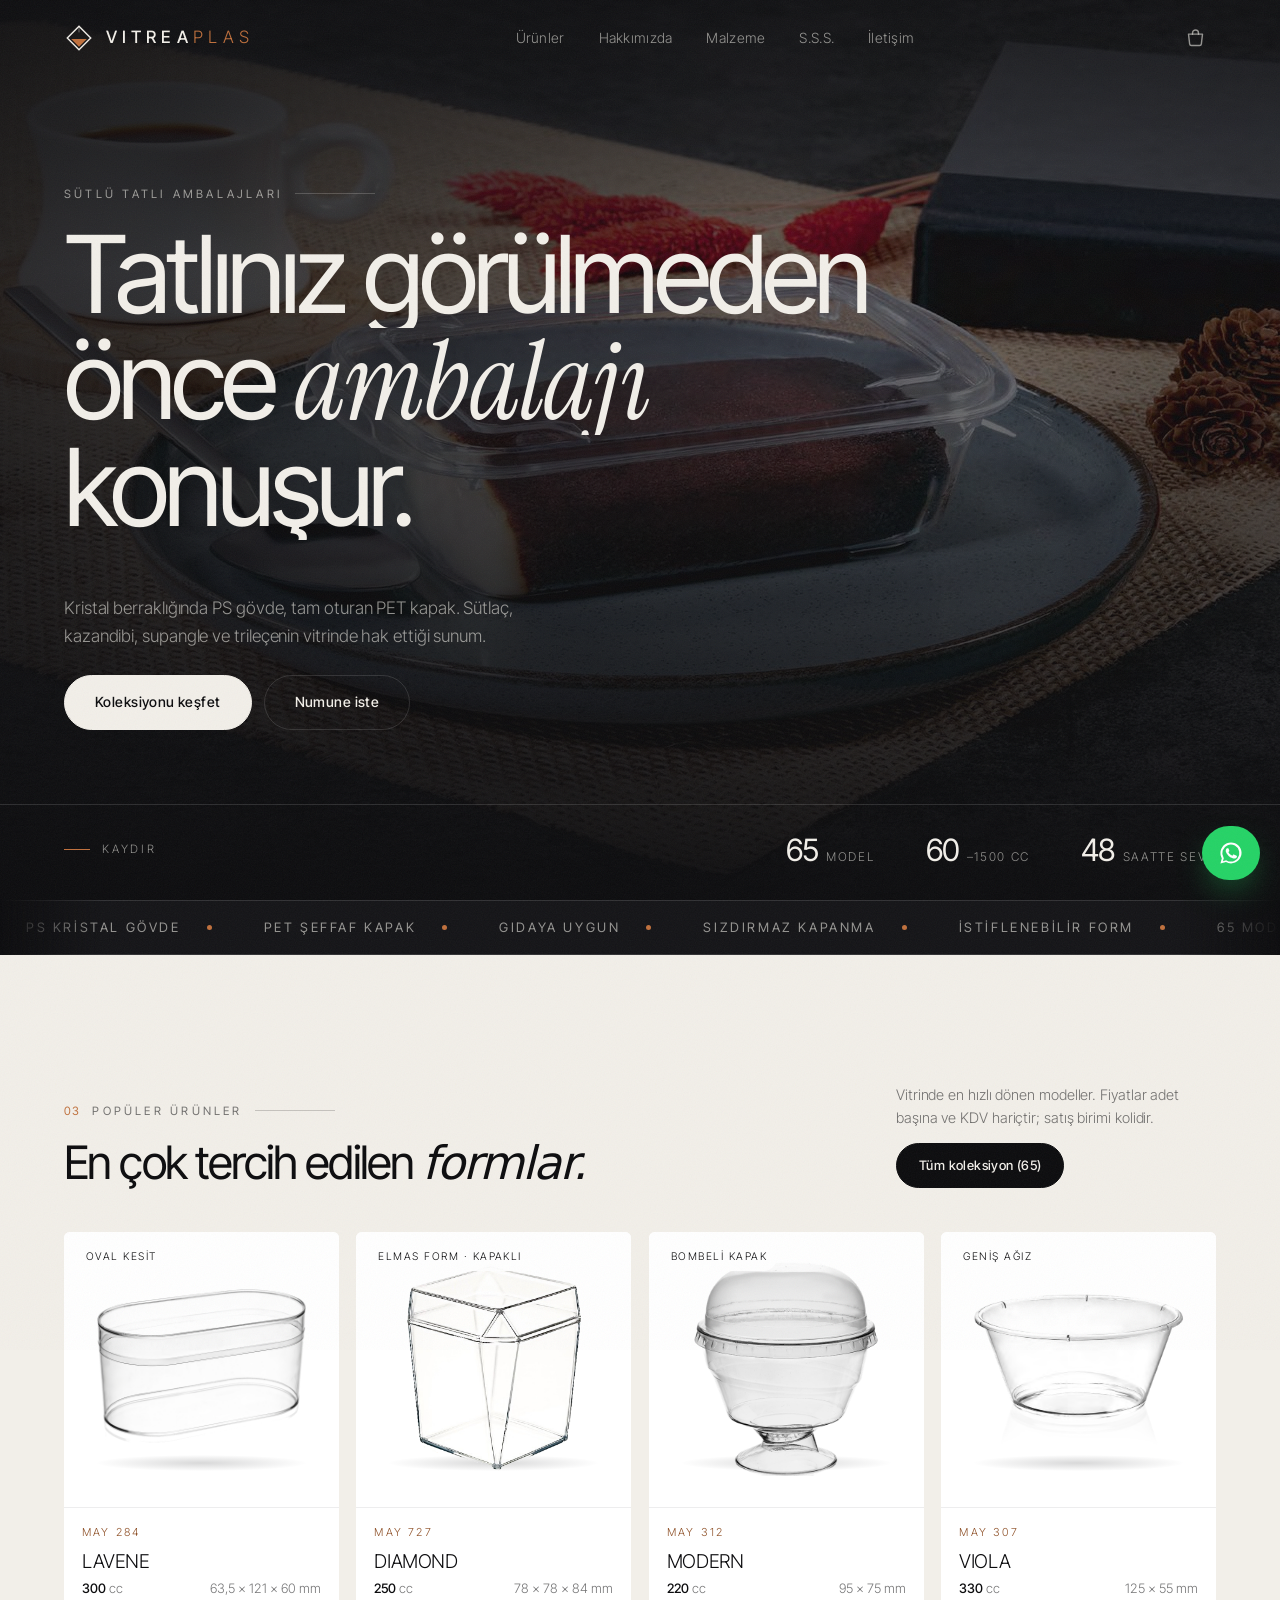
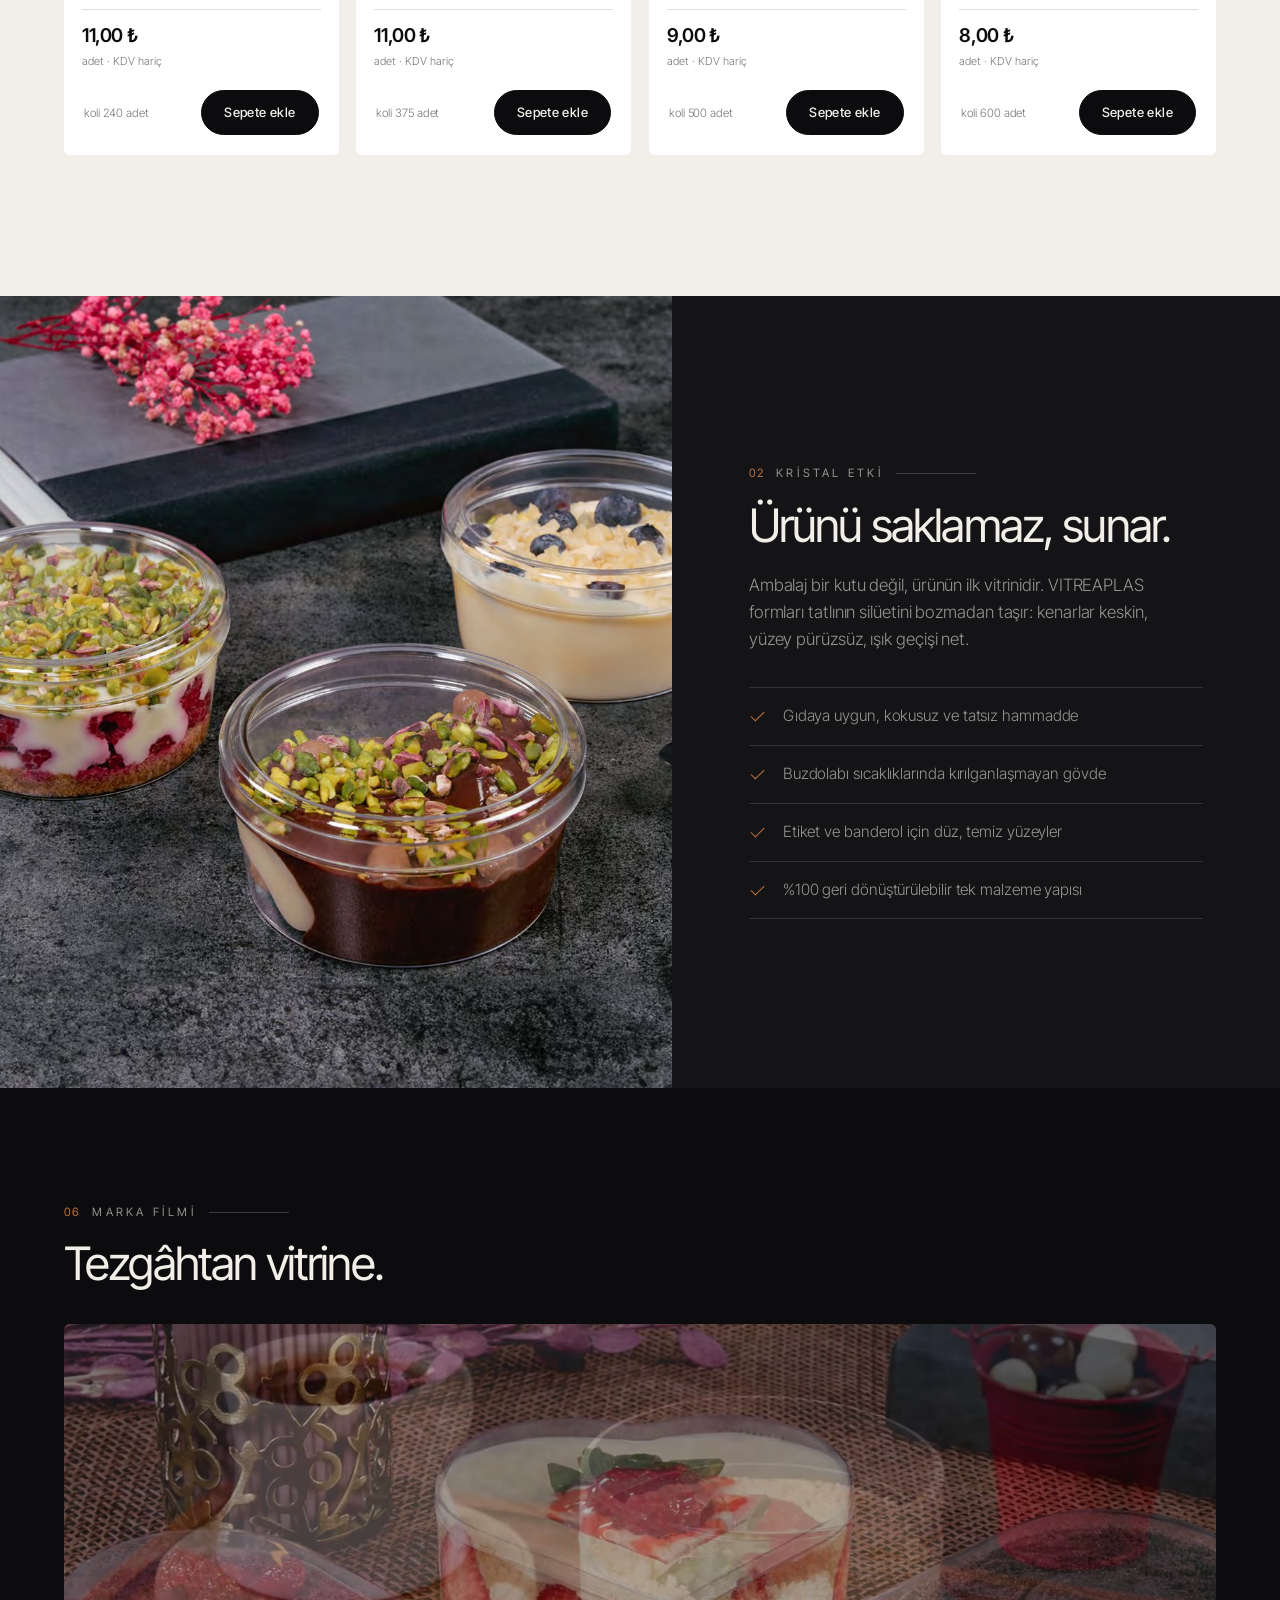
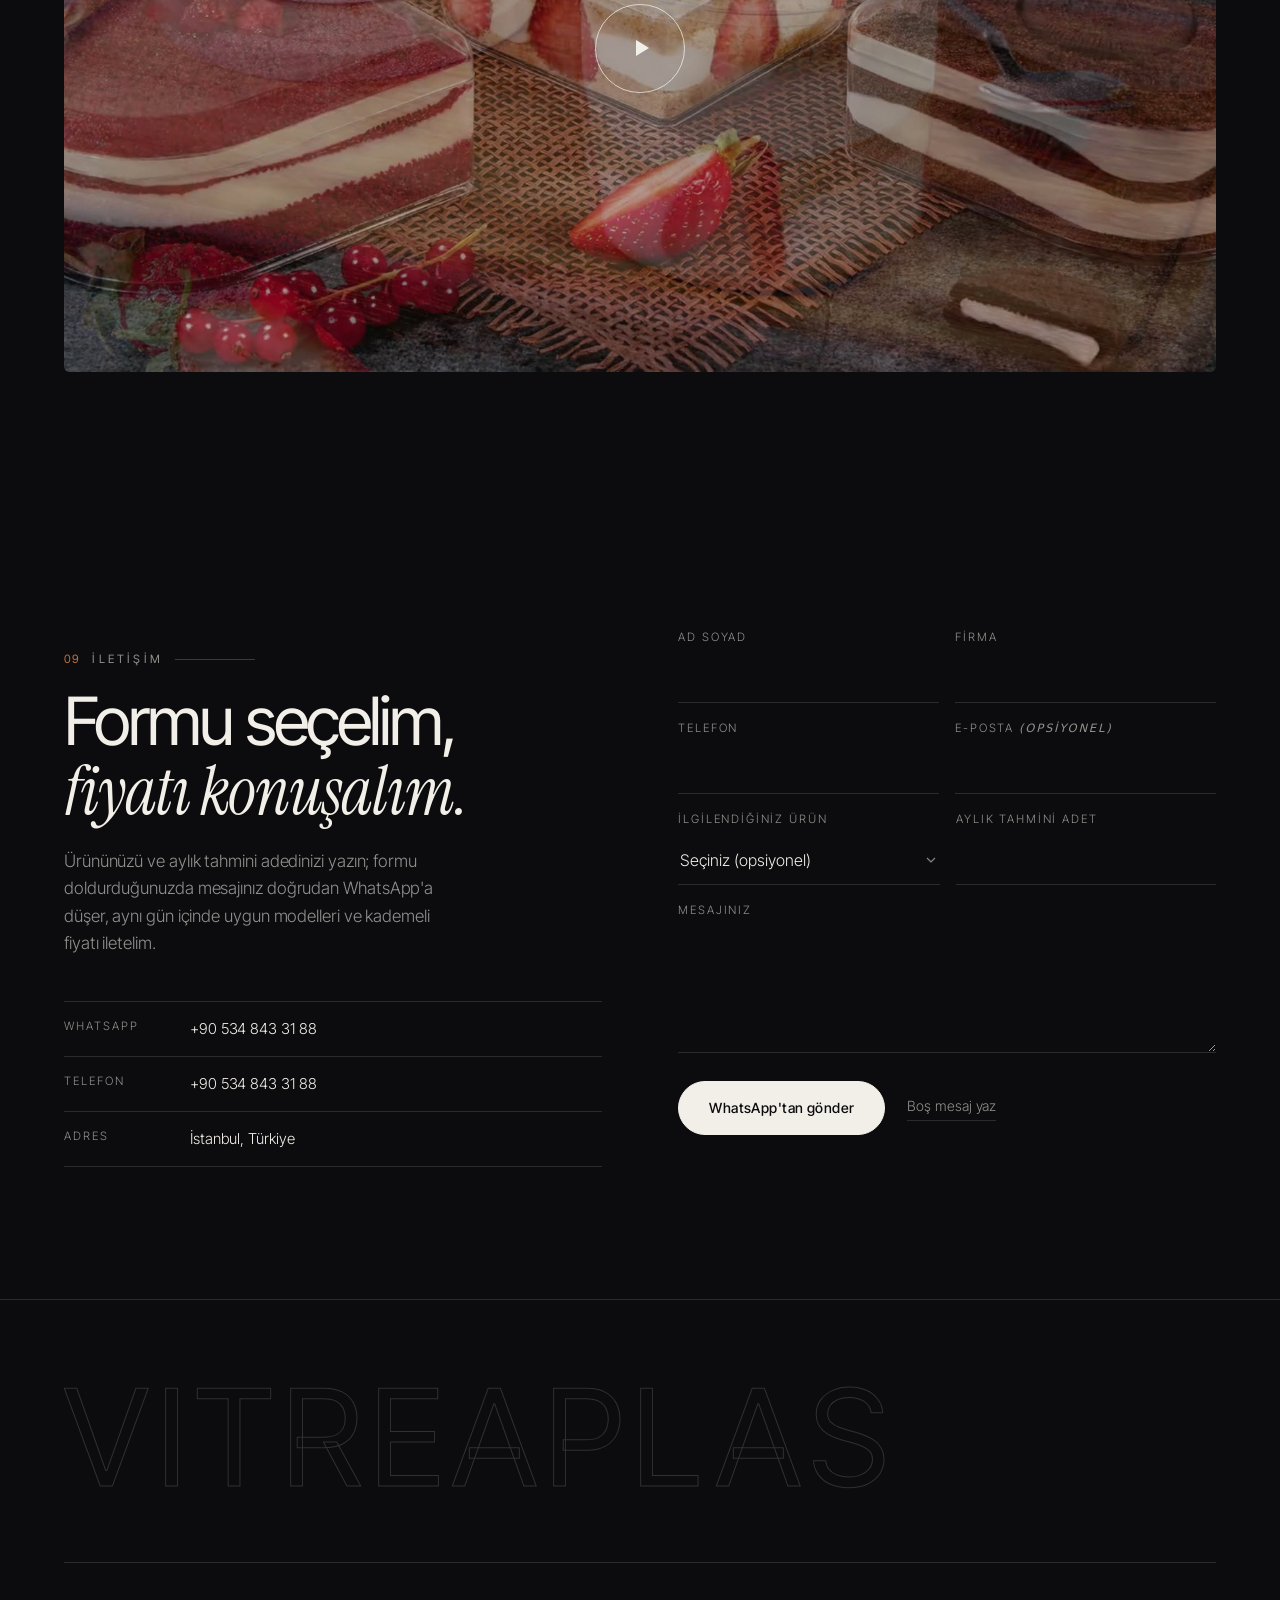
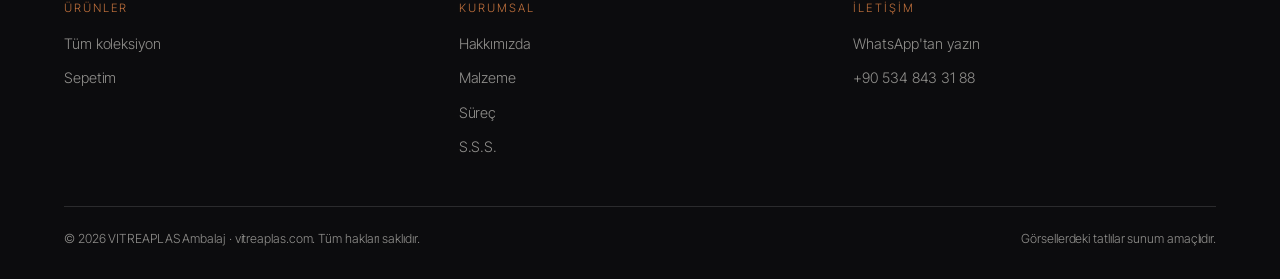
==== commit ef64462f: "Mayer kategorileri, 11 yeni ürün, profil/sepet simgeleri ve WhatsApp düğmesi Kategoriler - Ürünler a" ====
--- a/index.html
+++ b/index.html
@@ -242,11 +242,13 @@
 <script src="assets/js/products.js"></script>
 <script src="assets/js/reviews.js"></script>
 <script src="assets/js/main.js"></script>
+<script src="assets/js/kabuk.js"></script>
 </body>
 </html>
 <script src="assets/js/products.js"></script>
 <script src="assets/js/reviews.js"></script>
 <script src="assets/js/sepet.js"></script>
 <script src="assets/js/main.js"></script>
+<script src="assets/js/kabuk.js"></script>
 </body>
 </html>
--- a/assets/css/style.css
+++ b/assets/css/style.css
@@ -816,3 +816,51 @@
   .skalem__adet{grid-column:1/2}
   .skalem__tutar{grid-column:2/3;text-align:right}
 }
+
+/* ============================================================
+   Nav simgeleri (profil + sepet), profil menüsü, WhatsApp düğmesi
+   ============================================================ */
+.navik{display:flex;align-items:center;gap:4px}
+.navik__sar{position:relative}
+.navik__b{position:relative;display:inline-flex;align-items:center;justify-content:center;
+  width:40px;height:40px;border:0;background:none;border-radius:50%;cursor:pointer;
+  color:var(--mute-d);transition:color .3s,background .3s;text-decoration:none;padding:0}
+.navik__b svg{width:21px;height:21px;display:block}
+.navik__b:hover,.navik__b.is-now{color:var(--paper);background:rgba(255,255,255,.07)}
+.navik__say{position:absolute;top:3px;right:1px;min-width:17px;height:17px;padding:0 4px;
+  border-radius:999px;background:var(--accent);color:#fff;font-size:10.5px;font-weight:600;
+  display:inline-flex;align-items:center;justify-content:center;line-height:1}
+.navik__nokta{position:absolute;top:7px;right:7px;width:7px;height:7px;border-radius:50%;
+  background:var(--accent);border:1.5px solid var(--ink)}
+
+.navmen{position:absolute;top:calc(100% + 10px);right:0;z-index:1100;min-width:212px;
+  background:var(--ink-2);border:1px solid var(--line-d);border-radius:12px;padding:7px;
+  box-shadow:0 26px 60px -24px rgba(0,0,0,.8)}
+.navmen__ad{display:block;padding:9px 12px 8px;font-size:11px;letter-spacing:.16em;
+  text-transform:uppercase;color:var(--mute-d);border-bottom:1px solid var(--line-d);
+  margin-bottom:5px;overflow:hidden;text-overflow:ellipsis;white-space:nowrap}
+.navmen a,.navmen button{display:block;width:100%;text-align:left;padding:10px 12px;
+  border:0;background:none;border-radius:8px;font-size:14px;color:var(--paper);
+  text-decoration:none;cursor:pointer;font-family:inherit;transition:background .2s,color .2s}
+.navmen a:hover,.navmen button:hover{background:rgba(255,255,255,.07);color:var(--accent)}
+.navmen__vur{color:var(--accent) !important;font-weight:500}
+
+/* sağ altta sabit WhatsApp düğmesi */
+.wafab{position:fixed;right:20px;bottom:20px;z-index:900;display:inline-flex;align-items:center;
+  gap:0;overflow:hidden;height:54px;padding:0 16px;border-radius:999px;
+  background:#25D366;color:#fff;text-decoration:none;
+  box-shadow:0 14px 34px -12px rgba(37,211,102,.65);
+  transition:gap .35s var(--ease),padding .35s var(--ease),transform .3s var(--ease)}
+.wafab svg{width:26px;height:26px;flex:none}
+.wafab span{max-width:0;opacity:0;white-space:nowrap;font-size:14.5px;font-weight:500;
+  transition:max-width .35s var(--ease),opacity .25s}
+.wafab:hover{gap:10px;transform:translateY(-2px)}
+.wafab:hover span{max-width:110px;opacity:1}
+.wafab:focus-visible{outline:2px solid #fff;outline-offset:3px}
+
+/* sepet sayfasında WhatsApp düğmesi özet kutusuyla çakışmasın */
+@media (max-width:620px){
+  .wafab{right:14px;bottom:14px;height:50px;padding:0 13px}
+  .wafab:hover span{max-width:0;opacity:0}
+  .navik__b{width:36px;height:36px}
+}
